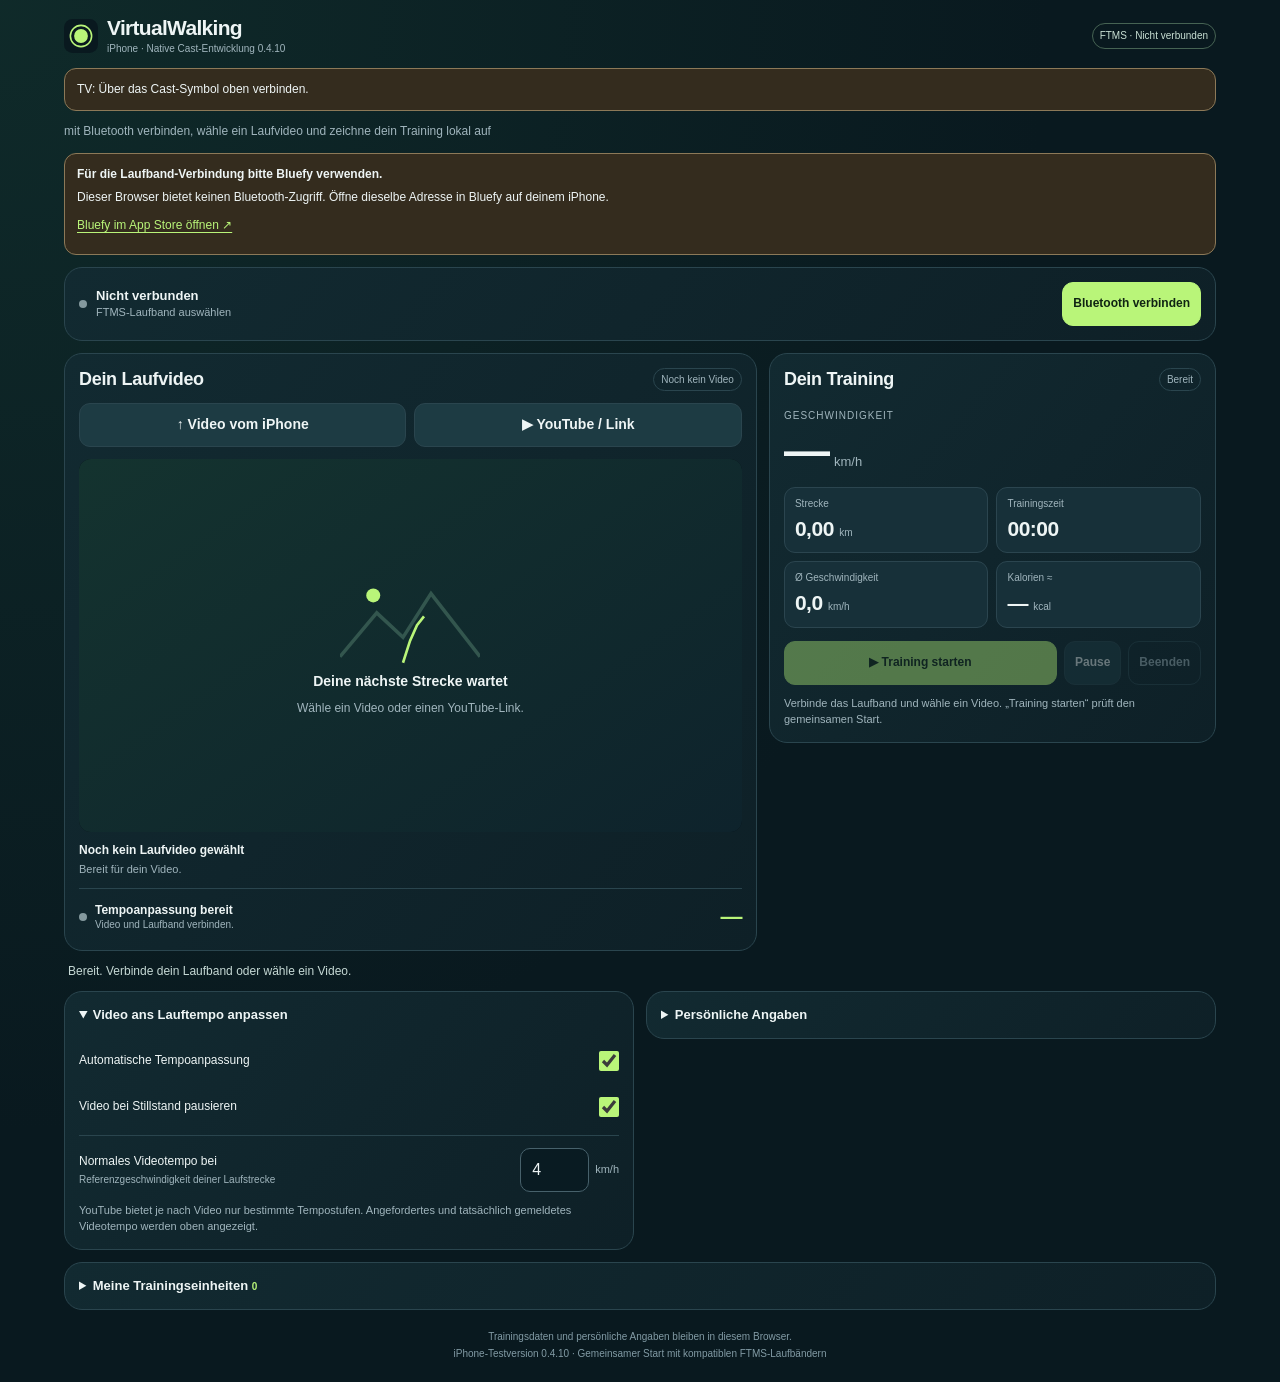
==== VirtualWalking-iPhone-Cast-0.3.0/Web/native.html @ 50f9bcec "Save configurable TV receiver address and pairing after DHCP changes (iPhone 0.4.10)" ====
<!doctype html>
<html lang="de">
<head>
  <meta charset="utf-8">
  <meta name="viewport" content="width=device-width, initial-scale=1, viewport-fit=cover">
  <meta name="theme-color" content="#09191f">
  <meta name="description" content="VirtualWalking für iPhone und Cast: FTMS-Laufbanddaten lesen, Laufvideos ans Tempo anpassen und Training lokal aufzeichnen.">
  <meta name="apple-mobile-web-app-title" content="VirtualWalking">
  <meta name="apple-mobile-web-app-capable" content="yes">
  <title>VirtualWalking iPhone · Testversion 0.4.10</title>
  <link rel="icon" href="[data-uri]" type="image/svg+xml">
  <style>:root{color-scheme:dark;--bg:#09191f;--panel:#10252c;--panel-2:#173139;--line:#2a454e;--text:#eef5f5;--muted:#a0b5bd;--green:#b9f579;--danger:#ffb3a9;--radius:18px;font-family:ui-sans-serif,-apple-system,BlinkMacSystemFont,"Segoe UI",sans-serif}
*{box-sizing:border-box}body{margin:0;background:radial-gradient(ellipse at 0 0,#17403770,transparent 58%),var(--bg);color:var(--text);font-size:15px;line-height:1.4;-webkit-text-size-adjust:100%}button,input,select{font:inherit}button,a,label,input,select{-webkit-tap-highlight-color:transparent}button,.button{min-height:44px;padding:10px 13px;border:1px solid var(--line);border-radius:11px;display:inline-flex;align-items:center;justify-content:center;gap:6px;text-align:center;text-decoration:none;color:var(--text);background:var(--panel-2);cursor:pointer;font-size:14px;font-weight:600}button:disabled{opacity:.4;cursor:default}.primary{background:var(--green);color:#102413;border-color:var(--green);font-weight:750}.secondary,.file-button{background:#1d3b43}.quiet{background:transparent;color:var(--muted)}button:hover:not(:disabled),.button:hover{border-color:var(--green)}:focus-visible{outline:2px solid var(--green);outline-offset:3px}a{color:var(--green);text-underline-offset:3px}input,select{min-width:0;min-height:44px;padding:9px 11px;border:1px solid #47616b;border-radius:10px;background:#091b22;color:var(--text);font-size:16px}input::placeholder{color:#8ea6b0}input[type=checkbox]{min-height:0;padding:0;accent-color:var(--green)}[hidden]{display:none!important}.app-shell{max-width:1180px;margin:auto;padding:max(16px,env(safe-area-inset-top)) max(14px,env(safe-area-inset-right)) max(20px,env(safe-area-inset-bottom)) max(14px,env(safe-area-inset-left))}.app-header{display:flex;align-items:center;justify-content:space-between;gap:10px;margin-bottom:10px}.brand{display:flex;align-items:center;gap:9px;min-width:0}.brand strong{display:block;font-size:21px;line-height:1.1;letter-spacing:-.7px}.brand small{display:block;font-size:10px;color:var(--muted);margin-top:3px}.read-badge{font-size:10px;color:#c8dfd3;border:1px solid #466353;border-radius:30px;padding:5px 7px;white-space:nowrap}.intro{color:var(--muted);font-size:12px;max-width:620px;margin:0 0 13px;line-height:1.45}.card{border:1px solid var(--line);border-radius:var(--radius);background:linear-gradient(130deg,#122a31,#0e2027);padding:14px;min-width:0}.connection{display:flex;align-items:center;justify-content:space-between;gap:9px;margin-bottom:12px}.connection-info{display:flex;align-items:center;gap:9px;min-width:0}.connection-info strong{font-size:13px;display:block}.connection-info small{display:block;font-size:11px;color:var(--muted);overflow-wrap:anywhere}.connection-actions{display:flex;gap:7px;flex-shrink:0}.connection-actions button{font-size:12px;padding:9px 10px}.dot{display:inline-block;width:8px;height:8px;border-radius:50%;background:#84999e;flex-shrink:0}.dot.active{background:var(--green);box-shadow:0 0 9px #b9f57955}.main-grid{display:grid;grid-template-columns:minmax(0,1.55fr) minmax(315px,1fr);gap:12px;align-items:start}.section-heading{display:flex;align-items:center;justify-content:space-between;gap:7px;margin-bottom:12px}h1,h2{font-size:18px;margin:0;line-height:1.2;letter-spacing:-.3px}.small-badge{font-size:10px;line-height:1.3;color:var(--muted);border:1px solid var(--line);border-radius:30px;padding:4px 7px;white-space:nowrap}.source-actions{display:grid;grid-template-columns:1fr 1fr;gap:8px;margin-bottom:12px}.video-viewport{aspect-ratio:16/9;min-height:200px;background:#051015;border-radius:12px;overflow:hidden;position:relative}.video-viewport video,.video-viewport #youtube,.video-viewport iframe{width:100%;height:100%;position:absolute;inset:0;object-fit:contain;border:0}.video-placeholder{position:absolute;inset:0;display:flex;align-items:center;justify-content:center;flex-direction:column;gap:8px;background:linear-gradient(145deg,#14332f,#0e232c);padding:12px;text-align:center}.video-placeholder svg{width:140px;height:90px}.video-placeholder strong{font-size:14px}.video-placeholder span{font-size:12px;color:var(--muted)}.video-caption{display:flex;flex-direction:column;gap:3px;padding:10px 0;font-size:12px}.video-caption strong{overflow-wrap:anywhere}.video-caption>span{color:var(--muted);font-size:11px;min-height:16px}.sync-summary{border-top:1px solid var(--line);padding-top:10px;display:flex;align-items:center;gap:8px;min-height:48px}.sync-summary>div{min-width:0;flex:1}.sync-summary strong{display:block;font-size:12px}.sync-summary small{display:block;font-size:10px;color:var(--muted);line-height:1.4}.rate-value{font-size:22px;letter-spacing:-.5px;font-weight:700;color:var(--green);font-variant-numeric:tabular-nums}.link-panel{padding:11px;background:#092027;border:1px solid var(--line);border-radius:12px;margin-bottom:12px}.link-panel>label{display:block;font-size:12px;margin-bottom:7px}.link-panel small{display:block;font-size:11px;margin-top:8px;color:var(--muted)}.link-panel a{font-size:12px;display:inline-block;margin-top:9px}.input-action{display:flex;gap:7px}.input-action input{flex:1;width:100%}.input-action button{flex-shrink:0}.speed-stat{margin:2px 0 10px}.speed-stat>span{font-size:10px;letter-spacing:1px;color:var(--muted)}.speed-stat strong{font-size:46px;line-height:1.15;letter-spacing:-2px;font-weight:750;font-variant-numeric:tabular-nums}.speed-stat small{font-size:13px;margin-left:6px;color:var(--muted)}.stats-grid{display:grid;grid-template-columns:1fr 1fr;gap:8px}.stats-grid>div{min-width:0;background:#173039;border:1px solid #2b454f;border-radius:11px;padding:9px 10px}.stats-grid>div>span{display:block;font-size:10px;color:var(--muted);margin-bottom:3px}.stats-grid strong{font-size:21px;font-weight:700;letter-spacing:-.5px;font-variant-numeric:tabular-nums}.stats-grid small{font-size:10px;font-weight:400;color:var(--muted);letter-spacing:0}.training-actions{display:flex;gap:7px;flex-wrap:wrap;margin-top:13px}.training-actions .primary{flex:1}.training-actions button{padding-inline:10px;font-size:12px}.small-note{font-size:11px;line-height:1.5;color:var(--muted);margin:10px 0 0}.message{font-size:12px;color:#c6d9d5;line-height:1.5;padding:11px 4px;min-height:40px;overflow-wrap:anywhere}.message.error{color:var(--danger)}.details-grid{display:grid;grid-template-columns:1fr 1fr;gap:12px;align-items:start}.settings{padding:0 14px 14px}.settings>summary{cursor:pointer;padding:14px 0;font-size:13px;font-weight:650;list-style-position:inside}.settings:not([open]){padding-bottom:0}.toggle{display:flex;align-items:center;justify-content:space-between;gap:12px;min-height:46px;font-size:12px}.toggle input{width:20px;height:20px;margin:0;flex-shrink:0}.reference{display:flex;align-items:center;justify-content:space-between;gap:10px;border-top:1px solid var(--line);padding-top:12px;margin-top:5px;font-size:12px}.reference>span:first-child{min-width:0}.reference small{display:block;color:var(--muted);font-size:10px;margin-top:3px}.number-unit{display:flex;align-items:center;gap:6px;flex-shrink:0}.number-unit input{width:69px}.number-unit>span{font-size:11px;color:var(--muted)}.profile-grid{display:grid;grid-template-columns:1fr 1fr;gap:10px;margin-top:12px}.profile-grid label{display:flex;flex-direction:column;gap:5px;font-size:12px;color:var(--muted);min-width:0}.profile-grid input,.profile-grid select{width:100%}.history-settings{grid-column:1/-1}.count{font-size:10px;color:var(--green);font-variant-numeric:tabular-nums}.history{max-height:330px;overflow:auto;overscroll-behavior:contain}.history-entry{padding:11px 0;border-bottom:1px solid var(--line);font-size:13px}.history-entry small{display:block;color:var(--muted);font-size:11px;margin-top:3px}.history-actions{display:flex;gap:7px;flex-wrap:wrap;margin-top:12px}.history-actions button{font-size:12px}.notice{padding:12px;border:1px solid #8c7958;background:#342c1e;border-radius:12px;font-size:12px;margin-bottom:12px}.notice p{margin:6px 0}.notice a{display:inline-block;min-height:30px;padding-top:5px}footer{color:#829ba5;font-size:10px;line-height:1.7;padding:18px 0 0;text-align:center}
.video-viewport{width:100%}
.control-issue{overflow-wrap:anywhere;color:var(--danger)}
.link-panel .youtube-search{display:flex;align-items:center;min-height:44px;margin:0;font-size:13px}.link-help{font-size:12px;line-height:1.6;color:var(--muted);margin:4px 0 11px}.link-help strong{color:var(--text)}.link-paste{width:100%}.link-feedback{font-size:11px;line-height:1.5;color:var(--muted);margin:8px 0 14px}.link-feedback.error{color:var(--danger)}
@media(max-width:720px){.main-grid,.details-grid{grid-template-columns:minmax(0,1fr)}.app-shell{max-width:520px}.card{padding:12px}.settings{padding:0 12px 12px}.settings:not([open]){padding-bottom:0}.connection{padding:11px 12px}.section-heading{margin-bottom:9px}.source-actions{margin-bottom:10px;gap:7px}.source-actions button,.source-actions .button{font-size:12px;padding-inline:8px}.video-caption{padding-block:8px}.training-card .section-heading{margin-bottom:5px}.training-card{padding-top:11px}.speed-stat{margin-bottom:8px}.speed-stat strong{font-size:40px}.stats-grid strong{font-size:20px}.training-actions{margin-top:10px}.details-grid{gap:10px}.video-placeholder svg{width:112px;height:65px}.connection-actions button{font-size:11px}.connection-actions{gap:5px}.brand strong{font-size:20px}.read-badge{font-size:9px;padding-inline:6px}.training-actions .primary{flex:1 1 135px}}
@media(max-width:360px){.read-badge{display:none}.connection{flex-wrap:wrap}.connection-actions{width:100%}.connection-actions .primary{flex:1}.stats-grid strong{font-size:18px}.source-actions{grid-template-columns:1fr}}
@media(orientation:landscape) and (max-height:600px){.app-shell{max-width:1180px;padding-top:max(9px,env(safe-area-inset-top))}.app-header{margin-bottom:7px}.intro{display:none}.connection{padding:8px 12px;margin-bottom:9px}.main-grid{grid-template-columns:minmax(0,1.5fr) minmax(270px,1fr)}.details-grid{grid-template-columns:1fr 1fr}.video-viewport{height:clamp(200px,62dvh,420px);aspect-ratio:auto}.video-card .section-heading{margin-bottom:7px}.source-actions{margin-bottom:8px}.speed-stat strong{font-size:34px}.speed-stat{margin-bottom:5px}.stats-grid{gap:6px}.stats-grid>div{padding:7px 9px}.stats-grid strong{font-size:19px}.training-actions{margin-top:8px}.app-header .brand strong{font-size:19px}}
</style>
  
  
  
  
</head>
<body>
  <div class="app-shell">
    <header class="app-header">
      <div class="brand"><img src="[data-uri]" alt="" width="34" height="34"><div><strong>VirtualWalking</strong><small>iPhone · Native Cast-Entwicklung 0.4.10</small></div></div>
      <span id="controlMode" class="read-badge">FTMS · Lesemodus</span>
    </header>
    <p id="tvStatus" class="notice" role="status">TV: Über das Cast-Symbol oben verbinden.</p>
    <p class="intro">mit Bluetooth verbinden, wähle ein Laufvideo und zeichne dein Training lokal auf</p>

    <aside id="browserNotice" class="notice" hidden>
      <strong>Für die Laufband-Verbindung bitte Bluefy verwenden.</strong>
      <p>Dieser Browser bietet keinen Bluetooth-Zugriff. Öffne dieselbe Adresse in Bluefy auf deinem iPhone.</p>
      <a href="https://apps.apple.com/de/app/bluefy-web-ble-browser/id1492822055" target="_blank" rel="noopener noreferrer">Bluefy im App Store öffnen ↗</a>
    </aside>

    <section class="connection card" aria-label="Bluetooth-Laufband">
      <div class="connection-info"><span id="connectionDot" class="dot"></span><div><strong id="connectionStatus">Nicht verbunden</strong><small id="deviceName">FTMS-Laufband auswählen</small></div></div>
      <div class="connection-actions"><button id="connect" class="primary" type="button">Bluetooth verbinden</button><button id="disconnect" class="quiet" type="button" hidden>Trennen</button></div>
    </section>

    <main class="main-grid">
      <section class="video-card card" aria-labelledby="videoHeading">
        <div class="section-heading"><h1 id="videoHeading">Dein Laufvideo</h1><span id="videoSource" class="small-badge">Noch kein Video</span></div>
        <div class="source-actions">
          <label class="button file-button" for="fileInput">↑ Video vom iPhone<input id="fileInput" type="file" accept="video/*" hidden></label>
          <button id="showLink" class="secondary" type="button" aria-expanded="false" aria-controls="linkPanel">▶ YouTube / Link</button>
        </div>
        <form id="linkPanel" class="link-panel" hidden>
          <a class="youtube-search" href="https://www.youtube.com/results?search_query=virtual+walking+4k" target="_blank" rel="noopener noreferrer">Laufvideos auf YouTube suchen ↗</a>
          <p class="link-help">Bei YouTube: <strong>Teilen → Link kopieren.</strong><br>Dann zu VirtualWalking zurückkehren. Dasselbe Video zuerst über YouTube auf den Fernseher übertragen und hier das Cast-Symbol antippen.</p>
          <button id="pasteLink" class="primary link-paste" type="button">Kopierten Link übernehmen</button>
          <p id="linkStatus" class="link-feedback" role="status" aria-live="polite">Der kopierte Link wird im Player darunter geöffnet. Zum Abspielen dort ▶ drücken.</p>
          <label for="videoUrl">YouTube-Link oder direkter HTTPS-Videolink</label>
          <div class="input-action"><input id="videoUrl" type="url" inputmode="url" autocomplete="off" autocapitalize="none" spellcheck="false" placeholder="https://www.youtube.com/watch?v=…"><button class="secondary" type="submit">Öffnen</button></div>
          <small>Alternativ: das Eingabefeld länger berühren, „Einfügen“ wählen und „Öffnen“ antippen.</small>
        </form>
        <div class="video-viewport" id="videoViewport">
          <video id="video" controls playsinline webkit-playsinline preload="metadata" hidden></video>
          <div id="youtube" hidden></div>
          <div id="videoPlaceholder" class="video-placeholder"><svg viewBox="0 0 160 100" aria-hidden="true"><path d="M0 93 42 43l30 28 32-50 56 72" fill="none" stroke="#33564e" stroke-width="4"/><path d="m72 100 8-25 8-18 8-10" fill="none" stroke="#b9f579" stroke-width="3"/><circle cx="38" cy="23" r="8" fill="#b9f579"/></svg><strong>Deine nächste Strecke wartet</strong><span>Wähle ein Video oder einen YouTube-Link.</span></div>
        </div>
        <div class="video-caption"><strong id="videoTitle">Noch kein Laufvideo gewählt</strong><span id="videoStatus" role="status">Bereit für dein Video.</span></div>
        <div class="sync-summary"><span id="syncDot" class="dot"></span><div><strong id="syncStatus">Tempoanpassung bereit</strong><small id="rateFeedback">Video und Laufband verbinden.</small></div><span id="rateValue" class="rate-value">—</span></div>
      </section>

      <section class="training-card card" aria-labelledby="trainingHeading">
        <div class="section-heading"><h2 id="trainingHeading">Dein Training</h2><span id="trainingStatus" class="small-badge">Bereit</span></div>
        <div class="speed-stat"><span>GESCHWINDIGKEIT</span><div><strong id="speed">—</strong><small>km/h</small></div></div>
        <div class="stats-grid">
          <div><span>Strecke</span><strong id="distance">0,00 <small>km</small></strong></div>
          <div><span>Trainingszeit</span><strong id="duration">00:00</strong></div>
          <div><span>Ø Geschwindigkeit</span><strong id="average">0,0 <small>km/h</small></strong></div>
          <div><span>Kalorien ≈</span><strong id="calories">— <small>kcal</small></strong></div>
        </div>
        <div class="training-actions"><button id="start" class="primary" type="button" disabled>▶ Training starten</button><button id="pause" class="secondary" type="button" disabled>Pause</button><button id="finish" class="quiet" type="button" disabled>Beenden</button></div>
        <p id="trainingHint" class="small-note">Verbinde das Laufband und wähle ein Video. „Training starten“ prüft den gemeinsamen Start.</p>
        <p id="controlIssue" class="small-note control-issue" role="status" hidden></p>
        <p id="controlHint" class="small-note" hidden>Der Sicherheitsschlüssel muss eingesteckt sein. Bei Bluetooth-Abbruch oder App-Wechsel das Laufband am Gerät anhalten. Der App-Stopp ersetzt keinen Notstopp.</p>
      </section>
    </main>

    <div id="message" class="message" role="status" aria-live="polite">Bereit. Verbinde dein Laufband oder wähle ein Video.</div>

    <div class="details-grid">
      <details class="card settings" open>
        <summary>Video ans Lauftempo anpassen</summary>
        <label class="toggle"><span>Automatische Tempoanpassung</span><input id="syncEnabled" type="checkbox" role="switch" checked></label>
        <label class="toggle"><span>Video bei Stillstand pausieren</span><input id="pauseAtZero" type="checkbox" role="switch" checked></label>
        <label class="reference" for="referenceSpeed"><span>Normales Videotempo bei<small>Referenzgeschwindigkeit deiner Laufstrecke</small></span><span class="number-unit"><input id="referenceSpeed" required type="number" min="1" max="15" step="0.5" value="4" inputmode="decimal"><span>km/h</span></span></label>
        <p class="small-note">YouTube bietet je nach Video nur bestimmte Tempostufen. Angefordertes und tatsächlich gemeldetes Videotempo werden oben angezeigt.</p>
      </details>
      <details class="card settings">
        <summary>Persönliche Angaben</summary>
        <p class="small-note">Optional und nur hier gespeichert. Das Gewicht dient der groben Kalorienschätzung.</p>
        <div class="profile-grid"><label for="weight">Gewicht (kg)<input id="weight" type="number" min="25" max="300" step="0.1" inputmode="decimal" placeholder="optional"></label><label for="height">Größe (cm)<input id="height" type="number" min="100" max="250" step="1" inputmode="numeric" placeholder="optional"></label><label for="age">Alter (Jahre)<input id="age" type="number" min="10" max="120" step="1" inputmode="numeric" placeholder="optional"></label><label for="gender">Geschlecht<select id="gender"><option value="">Keine Angabe</option><option value="female">Weiblich</option><option value="male">Männlich</option><option value="diverse">Divers</option></select></label></div>
        <p id="profileStatus" class="small-note" role="status">Änderungen werden automatisch lokal gespeichert.</p>
      </details>
      <details class="card settings history-settings">
        <summary>Meine Trainingseinheiten <span id="historyCount" class="count">0</span></summary>
        <div id="history" class="history"><p class="small-note">Noch keine gespeicherten Einheiten.</p></div>
        <div class="history-actions"><button id="export" class="secondary" type="button">CSV exportieren</button><button id="clearHistory" class="quiet" type="button">Historie löschen</button></div>
      </details>
    </div>
    <footer>Trainingsdaten und persönliche Angaben bleiben in diesem Browser.<br>iPhone-Testversion 0.4.10 · Gemeinsamer Start mit kompatiblen FTMS-Laufbändern</footer>
  </div>
<script>
'use strict';
(function(root){
 const FTMS='00001826-0000-1000-8000-00805f9b34fb';
 const TREADMILL_DATA='00002acd-0000-1000-8000-00805f9b34fb';
 const MACHINE_STATUS='00002ada-0000-1000-8000-00805f9b34fb';
 const CONTROL_POINT='00002ad9-0000-1000-8000-00805f9b34fb';
 const clamp=(n,min,max)=>Math.max(min,Math.min(max,n));
 function errorText(value,fallback='Der Browser hat keinen Fehlertext geliefert.',depth=0){
  if(depth>3||value===undefined||value===null)return fallback;
  if(typeof value==='string'){const text=value.trim();return text&&text!=='undefined'&&text!=='null'?text:fallback;}
  if(typeof value==='number'||typeof value==='boolean')return String(value);
  if(typeof value==='object'){
   for(const field of ['message','error','reason','description','localizedDescription']){try{if(value[field]!==undefined&&value[field]!==value){const text=errorText(value[field],'',depth+1);if(text)return text;}}catch{}}
   try{if(value.name&&value.name!=='Error')return String(value.name);if(value.code!==undefined)return 'Fehlercode '+String(value.code);}catch{}
  }
  return fallback;
 }
 function parseTreadmillData(view){
  if(!(view instanceof DataView)||view.byteLength<2)throw Error('Unvollständiges FTMS-Datenpaket');
  const flags=view.getUint16(0,true);let position=2;
  const take=n=>{if(position+n>view.byteLength)throw Error('Unvollständiges FTMS-Datenpaket');const start=position;position+=n;return start;};
  const speed=flags&1?null:view.getUint16(take(2),true)/100;
  if(flags&2)take(2);
  let distanceKm=null;
  if(flags&4){const p=take(3);distanceKm=(view.getUint8(p)|(view.getUint8(p+1)<<8)|(view.getUint8(p+2)<<16))/1000;}
  return {speed,distanceKm,flags};
 }
 function targetRate(speed,reference){return clamp(Number.isFinite(speed)&&Number.isFinite(reference)&&reference>0?speed/reference:1,.5,2);}
 function nearestRate(target,rates){const allowed=[...new Set(rates.filter(n=>Number.isFinite(n)&&n>0))];if(!allowed.length)return null;return allowed.reduce((best,n)=>Math.abs(n-target)<Math.abs(best-target)?n:best);}
 function formatTime(seconds){seconds=Math.max(0,Math.floor(seconds));const h=Math.floor(seconds/3600),m=Math.floor(seconds%3600/60),s=seconds%60;return h?`${String(h).padStart(2,'0')}:${String(m).padStart(2,'0')}:${String(s).padStart(2,'0')}`:`${String(m).padStart(2,'0')}:${String(s).padStart(2,'0')}`;}
 function calories(weight,averageKmh,seconds){if(!Number.isFinite(weight)||weight<25||weight>300)return null;const met=averageKmh<1?1:averageKmh<3?2.5:averageKmh<5?3.5:averageKmh<6.5?4.3:averageKmh<8?6:8.3;return Math.round(met*3.5*weight/200*(seconds/60));}
 class Workout{
  constructor(now,distanceKm=null){this.running=true;this.startedAt=new Date().toISOString();this.elapsedMs=0;this.speedIntegral=0;this.estimatedKm=0;this.nativeKm=0;this.nativeSeen=Number.isFinite(distanceKm);this.lastNative=Number.isFinite(distanceKm)?distanceKm:null;this.lastTick=now;}
  tick(now,speed,live=true){if(!this.running)return;const delta=Math.max(0,now-this.lastTick);this.lastTick=Math.max(now,this.lastTick);this.elapsedMs+=delta;const validSpeed=live&&Number.isFinite(speed)?Math.max(0,speed):0;this.speedIntegral+=validSpeed*delta;this.estimatedKm+=validSpeed*delta/3600000;}
  telemetry(distanceKm){if(!this.running||!Number.isFinite(distanceKm))return;if(!this.nativeSeen){this.nativeKm=this.estimatedKm;this.nativeSeen=true;}if(this.lastNative!==null&&distanceKm>=this.lastNative)this.nativeKm+=distanceKm-this.lastNative;this.lastNative=distanceKm;}
  pause(now,speed,live=true){this.tick(now,speed,live);this.running=false;}
  resume(now,distanceKm=null){this.running=true;this.lastTick=now;this.lastNative=Number.isFinite(distanceKm)?distanceKm:null;}
  get seconds(){return this.elapsedMs/1000;}
  get distanceKm(){return Math.max(0,this.nativeSeen?this.nativeKm:this.estimatedKm);}
  get averageKmh(){return this.elapsedMs?this.speedIntegral/this.elapsedMs:0;}
 }
 const api={FTMS,TREADMILL_DATA,MACHINE_STATUS,CONTROL_POINT,errorText,parseTreadmillData,targetRate,nearestRate,formatTime,calories,Workout};
 if(typeof module!=='undefined'&&module.exports)module.exports=api;
 root.VirtualWalkingCore=api;
})(typeof window!=='undefined'?window:globalThis);

</script>
<script>
'use strict';
(function(root){
 const core=typeof module!=='undefined'&&module.exports?require('./core.js'):root.VirtualWalkingCore;
 class FTMSClient{
  constructor({bluetooth,onConnection=()=>{},onData=()=>{},onStatus=()=>{},onError=()=>{},commandTimeout=15000}){this.bluetooth=bluetooth;this.onConnection=onConnection;this.onData=onData;this.onStatus=onStatus;this.onError=onError;this.device=null;this.listeners=[];this.pending=false;this.control=null;this.controlWriter=null;this.controlIssue='';this.controlGranted=false;this.controlDenied=false;this.uncertain=false;this.uncertainCommand=null;this.lastControlError='';this.operation=null;this.commandTimeout=commandTimeout;this.starting=false;}
  get connected(){return !!this.device?.gatt?.connected;}
  get canControl(){return this.connected&&!!this.control;}
  get startBlockedReason(){
   if(!this.uncertain)return '';
   return this.uncertainCommand===0?'Die Steuerfreigabe ist fehlgeschlagen. Es wurde kein Laufband-Startbefehl gesendet. Bitte Bluetooth neu verbinden. '+this.lastControlError:'Unklarer Laufband-Zustand nach einem unbestätigten Start-/Stoppbefehl. Bitte am Gerät prüfen und Bluetooth neu verbinden.';
  }
  async connect(){
   if(this.pending)return;
   if(!this.bluetooth?.requestDevice)throw Error('Bitte diese Seite in Bluefy öffnen, um Bluetooth zu verwenden.');
   this.pending=true;
   try{
    if(this.device)this.disconnect();
    const device=await this.bluetooth.requestDevice({filters:[{services:[core.FTMS]}],optionalServices:[core.FTMS]});
    this.device=device;
    const closed=()=>{if(this.device===device)this.disconnect();};device.addEventListener('gattserverdisconnected',closed);this.listeners.push([device,'gattserverdisconnected',closed]);
    const server=await device.gatt.connect(),service=await server.getPrimaryService(core.FTMS);
    const data=await service.getCharacteristic(core.TREADMILL_DATA);
    const read=event=>{try{this.onData(core.parseTreadmillData(event.target.value));}catch(error){this.onError(error);}};
    data.addEventListener('characteristicvaluechanged',read);this.listeners.push([data,'characteristicvaluechanged',read]);await data.startNotifications();
    try{
     const status=await service.getCharacteristic(core.MACHINE_STATUS);
     const report=event=>{const v=event.target.value;if(v?.byteLength){const code=v.getUint8(0);if(code===0xff){this.controlGranted=false;this.operation?.finish(Error('Die Steuerfreigabe des Laufbands wurde entzogen.'));}this.onStatus({code,reason:v.byteLength>1?v.getUint8(1):null});}};
     status.addEventListener('characteristicvaluechanged',report);this.listeners.push([status,'characteristicvaluechanged',report]);await status.startNotifications();
    }catch{}
    // Discovery and indication subscription never move the belt or request control.
    let stage='Steuerkanal-Suche',channels=[];
    try{
     let point;
     try{point=await service.getCharacteristic(core.CONTROL_POINT);}
     catch(lookupError){
      if(typeof service.getCharacteristics!=='function')throw lookupError;
      const all=await service.getCharacteristics();
      const normalize=value=>typeof value==='number'?value.toString(16):String(value||'').toLowerCase().replace(/^0x/,'');
      channels=all.map(item=>normalize(item.uuid)).filter(Boolean);
      point=all.find(item=>[core.CONTROL_POINT,'2ad9'].includes(normalize(item.uuid)));
      if(!point)throw lookupError;
     }
     stage='Schreibzugriff';
     // Prefer the compatibility API when a browser supplies it. Use one writer
     // for the connection; never try another writer after an ambiguous failure.
     const writer=typeof point.writeValue==='function'?'writeValue':typeof point.writeValueWithResponse==='function'?'writeValueWithResponse':null;
     if(!writer)throw Error('Der Browser stellt für den FTMS-Steuerkanal keine bestätigte Schreibfunktion bereit.');
     // Property flags alone cannot prove that the connection works. Require
     // notification setup, then an actual FTMS response to Request Control.
     stage='Steuerantworten abonnieren';
     const response=event=>{
      const value=event.target.value,op=this.operation;
      if(!op||!value||value.byteLength<3||value.getUint8(0)!==0x80||value.getUint8(1)!==op.code)return;
      op.response=value.getUint8(2);op.settle();
     };
     point.addEventListener('characteristicvaluechanged',response);this.listeners.push([point,'characteristicvaluechanged',response]);await point.startNotifications();
     if(this.device===device&&device.gatt.connected){this.control=point;this.controlWriter=writer;this.controlIssue='';}
    }catch(error){
     this.control=null;this.controlWriter=null;
     const detail=core.errorText(error).replace(/\s+/g,' ').slice(0,220);
     const ids=channels.map(id=>id.replace(/^0000([0-9a-f]{4})-0000-1000-8000-00805f9b34fb$/,'$1')).slice(0,16);
     this.controlIssue=stage+': '+(error?.name&&error.name!=='Error'?error.name+' – ':'')+detail+(ids.length?' · FTMS-Kanäle: '+ids.join(', '):'');
    }
    if(this.device!==device||!device.gatt.connected)throw Error('Die Bluetooth-Verbindung wurde unterbrochen.');
    this.onConnection({connected:true,id:device.id||'',name:device.name||'Unbenanntes FTMS-Laufband',canControl:this.canControl});
    return device;
   }catch(error){this.disconnect();throw error;}
   finally{this.pending=false;}
  }
  procedure(code,parameters=[],beforeWrite=()=>{}){
   // Intentionally no speed, incline, reset, or vendor-specific commands.
   if(!((code===0x00||code===0x07)&&parameters.length===0)&&!(code===0x08&&parameters.length===1&&[1,2].includes(parameters[0])))return Promise.reject(Error('Nicht erlaubter FTMS-Befehl.'));
   if(!this.canControl)return Promise.reject(Error('Unsere App konnte den FTMS-Steuerkanal noch nicht öffnen. '+this.controlIssue));
   if(this.operation)return Promise.reject(Error('Ein Laufband-Befehl wartet noch auf Bestätigung.'));
   const point=this.control,device=this.device,writer=this.controlWriter;
   const label=({0:'Steuerfreigabe (0x00)',7:'Laufband-Start (0x07)',8:'Laufband-Pause/Stopp (0x08)'})[code]+' / '+writer;
   return new Promise((resolve,reject)=>{
    const op={code,response:null,written:false,sent:false,finish:(...errors)=>{
     if(this.operation!==op)return;clearTimeout(op.timer);this.operation=null;
     if(errors.length)reject(Error(core.errorText(errors[0])));else resolve();
    },settle:()=>{
     if(this.operation!==op||this.device!==device)return;
     if(!op.written||op.response===null)return;
     if(op.response===1){if(code===0){this.controlGranted=true;this.controlDenied=false;}op.finish();}
     else{if(op.response===5)this.controlGranted=false;const messages={2:'Das Laufband unterstützt diesen Start-/Stoppbefehl nicht.',3:'Das Laufband hat den Befehl als ungültig abgelehnt.',4:'Das Laufband hat den Befehl abgelehnt. Zustand und Sicherheitsschlüssel am Gerät prüfen.',5:'Das Laufband erlaubt die Steuerung gerade nicht. Andere Trainings-App trennen und am Gerät prüfen.'};const message=messages[op.response]||'Unbekannte Laufband-Antwort '+op.response;if(code===0){this.controlDenied=true;this.lastControlError=label+': '+message;this.controlIssue=this.lastControlError;}op.finish(Error(message));}
    }};
    const fail=error=>{
     if(this.operation!==op||this.device!==device)return;
     const detail=label+': '+core.errorText(error);
     if(op.sent){this.uncertain=true;this.uncertainCommand=code;this.lastControlError=detail;}
     op.finish(Error(detail));
    };
    this.operation=op;op.timer=setTimeout(()=>fail(Error('Keine Laufband-Bestätigung. Bitte Bluetooth neu verbinden.')),this.commandTimeout);
    Promise.resolve().then(async()=>{
     if(this.operation!==op||this.device!==device||!this.connected)throw Error('Bluetooth-Verbindung unterbrochen.');
     beforeWrite();op.sent=true;
     await point[writer](Uint8Array.from([code,...parameters]));
    }).then(()=>{op.written=true;op.settle();},fail);
   });
  }
  async start({shouldStart=()=>true,onSent=()=>{}}={}){
   if(this.starting)throw Error('Der gemeinsame Start läuft bereits.');
   if(this.uncertain)throw Error(this.startBlockedReason);
   const device=this.device;this.starting=true;
   const check=()=>{if(!shouldStart()||this.device!==device||!this.connected)throw Error('Start abgebrochen.');};
   try{check();if(!this.controlGranted)await this.procedure(0x00,[],check);check();await this.procedure(0x07,[],()=>{check();onSent();});}
   finally{this.starting=false;}
  }
  async stop(pause=false){
   if(!this.controlGranted)throw Error('Keine Steuerfreigabe. Bitte das Laufband am Gerät anhalten.');
   await this.procedure(0x08,[pause?2:1]);
  }
  disconnect(){
   const device=this.device;this.device=null;
   this.operation?.finish(Error('Bluetooth-Verbindung unterbrochen. Laufband am Gerät prüfen.'));
   this.control=null;this.controlWriter=null;this.controlIssue='';this.controlGranted=false;this.controlDenied=false;this.uncertain=false;this.uncertainCommand=null;this.lastControlError='';
   for(const [target,event,handler] of this.listeners)target.removeEventListener(event,handler);this.listeners=[];
   if(device?.gatt?.connected)device.gatt.disconnect();
   if(device)this.onConnection({connected:false});
  }
 }
 if(typeof module!=='undefined'&&module.exports)module.exports={FTMSClient};
 root.VirtualWalkingBluetooth={FTMSClient};
})(typeof window!=='undefined'?window:globalThis);

</script>
<script>
'use strict';
(function(root){
 // The video is unlocked by the original tap before any motor command.
 // A successful BLE write is not an acceptance or proof of belt movement.
 async function jointStart({signal,prepareVideo,isMoving,allowStart,driver,onSent,waitForMotion,playVideo,beginRecording,manualStart=()=>false,onManualStart=()=>{}}){
  const check=()=>{if(signal.aborted)throw Error('Start abgebrochen.');};
  check();await prepareVideo(signal);check();
  if(!isMoving()){
   if(manualStart())onManualStart();
   else{
    if(!allowStart())throw Error('Bitte auf aktuelle Stillstandsdaten des Laufbands warten.');
    let sent=false;
    try{await driver.start({shouldStart:()=>!signal.aborted&&allowStart(),onSent:()=>{sent=true;onSent();}});}
    catch(error){check();if(sent||!manualStart(error))throw error;onManualStart(error);}
   }
   check();
   await waitForMotion(signal);check();
  }
  await playVideo(signal);check();beginRecording();
 }
 if(typeof module!=='undefined'&&module.exports)module.exports={jointStart};
 root.VirtualWalkingStart={jointStart};
})(typeof window!=='undefined'?window:globalThis);

</script>
<script>
'use strict';
(function(root){
 const C=typeof module!=='undefined'&&module.exports?require('./core.js'):root.VirtualWalkingCore;
 const videoID=value=>{
  if(typeof value!=='string')return null;
  if(/^[A-Za-z0-9_-]{11}$/.test(value))return value;
  try{const url=new URL(value),host=url.hostname.toLowerCase().replace(/^www\./,'');
   if(host==='youtu.be')return url.pathname.slice(1).split('/')[0];
   if(['youtube.com','m.youtube.com','youtube-nocookie.com'].includes(host))return url.searchParams.get('v')||url.pathname.match(/^\/(?:embed|shorts|live)\/([A-Za-z0-9_-]{11})/)?.[1]||null;
  }catch{}return null;
 };
 class CastController{
  constructor({rpc,onChange=()=>{},now=()=>performance.now(),timeout=8000}){
   this.rpc=rpc;this.onChange=onChange;this.now=now;this.timeout=timeout;this.source=null;this.connected=false;this.state=null;this.receivedAt=-Infinity;this.waiters=new Set();this.pendingRate=null;this.rateError='';this.epoch=0;this.session=null;this.suspended=false;this.transportBusy=false;this.confirmedRate=null;this.revision=0;
  }
  setSource(kind,value){this.source=kind==='youtube'?videoID(value):null;this.cancel(Error('Video gewechselt.'));this.rateError='';this.confirmedRate=null;this.onChange();}
  cancel(error){this.epoch++;this.pendingRate=null;for(const waiter of Array.from(this.waiters))waiter.fail(error);}
  receive(message){
   if(message.type!=='cast.status')return;
   this.revision++;
   const changed=this.session!==message.session||this.connected!==!!message.connected||(this.state&&message.media&&(this.state.mediaSessionID!==message.media.mediaSessionID||this.state.contentID!==message.media.contentID));
   if(changed){this.cancel(Error('TV-Verbindung geändert.'));this.rateError='';this.confirmedRate=null;}
   this.session=message.session;this.connected=!!message.connected;this.selected=this.selected||!!message.connected||!!message.connecting;this.device=message.device||'';this.applicationID=message.applicationID;
   this.state=message.media||null;this.receivedAt=message.fresh===false?-Infinity:this.now();
   if(!this.matches()){this.confirmedRate=null;if(this.waiters.size)this.cancel(Error('Der TV meldet ein anderes oder kein zugeordnetes YouTube-Video.'));}
   for(const waiter of Array.from(this.waiters))waiter.check();
   this.onChange();
  }
  matches(){return this.connected&&this.applicationID==='233637DE'&&!this.state?.playingAd&&!!this.source&&videoID(this.state?.contentID)===this.source&&Number.isFinite(this.state?.mediaSessionID)&&this.state.mediaSessionID>0;}
  fresh(){return this.matches()&&!this.suspended&&this.now()-this.receivedAt<6000;}
  get active(){return this.connected||!!this.selected;}
  get playing(){return this.fresh()&&this.state?.playerState==='playing';}
  get rate(){return this.fresh()&&Number.isFinite(this.state?.rate)?this.state.rate:null;}
  requireReady(){
   if(this.suspended)throw Error('Die App ist im Hintergrund.');
   if(!this.matches())throw Error('Bitte das gewählte YouTube-Video zuerst über YouTube auf deinen TV übertragen. Der TV muss dasselbe Video an VirtualWalking melden.');
   if(!this.fresh())throw Error('Keine aktuelle TV-Rückmeldung.');
  }
  binding(){return {session:this.session,mediaSessionID:this.state.mediaSessionID,contentID:this.state.contentID};}
  waitFor(predicate,signal,minimumRevision=-1){
   return new Promise((resolve,reject)=>{
    const epoch=this.epoch;let timer;
    const cleanup=()=>{clearTimeout(timer);this.waiters.delete(waiter);signal?.removeEventListener('abort',aborted);};
    const waiter={check:()=>{if(epoch!==this.epoch)return waiter.fail(Error('TV-Sitzung geändert.'));if(this.revision>minimumRevision&&this.fresh()&&predicate(this.state)){cleanup();resolve();}},fail:error=>{cleanup();reject(error);}};
    const aborted=()=>waiter.fail(Error('Start abgebrochen.'));
    this.waiters.add(waiter);timer=setTimeout(()=>waiter.fail(Error('Der TV hat den gewünschten Wiedergabezustand nicht bestätigt.')),this.timeout);
    signal?.addEventListener('abort',aborted,{once:true});if(signal?.aborted)aborted();else waiter.check();
   });
  }
  async transport(action,signal){
   this.requireReady();if(signal?.aborted)throw Error('Start abgebrochen.');
   const epoch=this.epoch,started=this.revision;
   await this.rpc('cast.'+action,this.binding());
   if(epoch!==this.epoch||signal?.aborted)throw Error('TV-Start abgebrochen.');
   await this.waitFor(state=>state.playerState===(action==='play'?'playing':'paused'),signal,started);
  }
  async prepare(signal){
   if(this.transportBusy)throw Error('TV-Start läuft bereits.');this.transportBusy=true;
   try{await this.transport('play',signal);await this.transport('pause',signal);}
   finally{this.transportBusy=false;}
  }
  play(signal){return this.transport('play',signal);}
  pause(){
   this.cancel(Error('TV pausiert.'));if(this.pauseTask)return this.pauseTask;
   if(!this.matches()||(this.fresh()&&this.state.playerState==='paused'))return Promise.resolve();
   const task=this.rpc('cast.pause',this.binding());this.pauseTask=task;
   task.finally(()=>{if(this.pauseTask===task)this.pauseTask=null;}).catch(()=>{});return task;
  }
  stop(){this.cancel(Error('TV gestoppt.'));if(!this.matches())return Promise.resolve();return this.rpc('cast.stop',this.binding());}
  async setRate(rate){
   this.requireReady();if(this.pendingRate||this.rateError)return;
   if(!Number.isFinite(rate)||rate<.5||rate>2)throw Error('Ungültiges TV-Tempo.');
   if(this.confirmedRate===rate&&this.playing&&Math.abs(this.rate-rate)<.025)return;
   const operation={epoch:this.epoch,rate};this.pendingRate=operation;const started=this.revision;
   try{
    await this.rpc('cast.rate',{...this.binding(),rate});
    if(this.epoch!==operation.epoch)throw Error('TV-Sitzung geändert.');
    await this.waitFor(state=>state.playerState==='playing'&&Number.isFinite(state.rate)&&Math.abs(state.rate-rate)<.025,null,started);
    if(this.epoch===operation.epoch)this.confirmedRate=rate;
   }catch(error){if(this.epoch===operation.epoch){this.rateError=C.errorText(error);this.confirmedRate=null;}}
   finally{if(this.pendingRate===operation)this.pendingRate=null;this.onChange();}
  }
  suspend(){this.suspended=true;this.cancel(Error('Die App ist im Hintergrund.'));this.confirmedRate=null;}
  resume(){this.suspended=false;this.receivedAt=-Infinity;this.confirmedRate=null;}
 }
 // Direct HTTP receiver: only player feedback confirms playback, never an HTTP acknowledgement.
 class ReceiverController {
  constructor({rpc,onChange=()=>{},now=()=>performance.now()}){Object.assign(this,{rpc,onChange,now,selected:false,connected:false,source:null,state:null,receivedAt:-Infinity,confirmedRate:null,rateError:'',device:'waipu.tv Box',suspended:false,polling:false,epoch:0});}
  get active(){return this.selected;}
  setSource(kind,value){this.source=kind==='youtube'?videoID(value):null;this.confirmedRate=null;this.rateError='';this.epoch++;}
  accept(status){
   if(!status||!Number.isFinite(status.playerState)||!Number.isFinite(status.feedbackAgeMs)||typeof status.playerReady!=='boolean')throw Error('TV-Empfänger aktualisieren: Es fehlt die Rückmeldung des Videoplayers.');
   this.connected=true;this.state=status;this.receivedAt=this.now();
   if(status.playerError)this.rateError='YouTube-Fehler '+status.playerError;
   this.onChange();
  }
  matches(){return this.connected&&!!this.source&&this.state?.playerVideoId===this.source;}
  fresh(){return this.matches()&&!this.suspended&&this.state?.playerReady===true&&this.now()-this.receivedAt<5000&&this.state?.feedbackAgeMs>=0&&this.state.feedbackAgeMs<5000;}
  get playing(){return this.fresh()&&this.state?.playerState===1;}
  get rate(){return this.fresh()&&Number.isFinite(this.state?.actualRate)?this.state.actualRate:null;}
  async poll(){
   if(!this.selected||this.suspended||this.polling)return;
   this.polling=true;const epoch=this.epoch;
   try{const status=await this.rpc('tv.receiver.status');if(epoch===this.epoch&&!this.suspended)this.accept(status);}catch{if(epoch===this.epoch){this.connected=false;this.confirmedRate=null;this.onChange();}}
   finally{this.polling=false;}
  }
  async command(method,params={}){await this.rpc('tv.receiver.'+method,params);}
  check(signal,epoch){if(signal?.aborted||this.suspended||epoch!==this.epoch)throw Error('TV-Start abgebrochen.');}
  async waitFor(predicate,signal,epoch=this.epoch){
   const deadline=Date.now()+10000;
   while(Date.now()<deadline){
    this.check(signal,epoch);
    const status=await this.rpc('tv.receiver.status');this.check(signal,epoch);this.accept(status);
    if(status.playerError)throw Error('YouTube-Fehler '+status.playerError);
    if(this.fresh()&&predicate(status))return;
    await new Promise(resolve=>setTimeout(resolve,200));
   }
   throw Error('Der TV hat die Wiedergabe nicht bestätigt.');
  }
  async prepare(signal){
   if(!this.source)throw Error('Bitte ein YouTube-Laufvideo wählen.');
   const epoch=this.epoch;
   this.check(signal,epoch);
   if(this.fresh())await this.command('resume');else await this.command('play',{id:this.source});
   await this.waitFor(s=>s.playerState===1,signal,epoch);
   await this.command('pause');await this.waitFor(s=>s.playerState===2,signal,epoch);
  }
  async play(signal){const epoch=this.epoch;this.check(signal,epoch);await this.command('resume');await this.waitFor(s=>s.playerState===1,signal,epoch);}
  pause(){this.epoch++;return this.command('pause');}
  stop(){this.epoch++;return this.command('stop');}
  async setRate(rate){
   if(this.pendingRate||this.rateError||!this.playing)return;
   if(!Number.isFinite(rate)||rate<.5||rate>2)throw Error('Ungültiges TV-Tempo.');
   if(this.confirmedRate===rate&&Math.abs(this.rate-rate)<.025)return;
   this.pendingRate=true;const epoch=this.epoch;
   try{await this.command('rate',{value:rate});await this.waitFor(s=>Math.abs(s.actualRate-rate)<.025,null,epoch);this.confirmedRate=rate;}
   catch(error){if(epoch===this.epoch)this.rateError=C.errorText(error);}
   finally{this.pendingRate=false;this.onChange();}
  }
  suspend(){this.suspended=true;this.epoch++;this.confirmedRate=null;}
  resume(){this.suspended=false;this.receivedAt=-Infinity;this.confirmedRate=null;}
 }
 class RoutedController {
  constructor(options){this.cast=new CastController(options);this.receiver=new ReceiverController(options);this.route=this.cast;}
  connectReceiver(address){
   const receiver=this.receiver;
   if(typeof address==='string'&&address&&address!==receiver.address){
    receiver.address=address;receiver.epoch++;receiver.state=null;receiver.connected=false;receiver.receivedAt=-Infinity;receiver.confirmedRate=null;
    receiver.device='waipu.tv Box · '+address.replace(/^http:\/\//,'');
   }
   this.route=receiver;receiver.selected=true;receiver.rateError='';receiver.poll();
  }
  receive(message){if(message.connected&&!this.receiver.selected)this.route=this.cast;this.cast.receive(message);return this.route===this.cast;}
  setSource(kind,value){this.cast.setSource(kind,value);this.receiver.setSource(kind,value);}
  poll(){return this.receiver.poll();}
 }
 for(const name of ['active','connected','device','playing','rate','rateError','confirmedRate'])Object.defineProperty(RoutedController.prototype,name,{get(){return this.route[name];}});
 for(const name of ['matches','fresh','prepare','play','pause','stop','setRate','suspend','resume'])RoutedController.prototype[name]=function(...args){return this.route[name](...args);};

 const api={CastController,ReceiverController,RoutedController,videoID};
 if(typeof module!=='undefined'&&module.exports)module.exports=api;
 root.VirtualWalkingCast=api;
})(typeof window!=='undefined'?window:globalThis);

</script>
<script>
'use strict';
(() => {
 const C=window.VirtualWalkingCore,$=id=>document.getElementById(id);
 const key=name=>'virtualwalking_iphone_v1_'+name;
 const read=(name,fallback)=>{try{const value=JSON.parse(localStorage.getItem(key(name)));return value===null?fallback:value;}catch{return fallback;}};
 const write=(name,value)=>{try{localStorage.setItem(key(name),JSON.stringify(value));return true;}catch{announce('Die lokale Speicherung ist in diesem Browser nicht verfügbar.',true);return false;}};
 const text=(id,value)=>{const node=$(id);if(node.textContent!==value)node.textContent=value;};
 const decimal=(value,digits=1)=>Number(value).toLocaleString('de-DE',{minimumFractionDigits:digits,maximumFractionDigits:digits});
 const rateLabel=value=>Number.isFinite(value)?decimal(value,2)+'×':'—';
 let speed=null,nativeDistance=null,lastDataAt=0,lastSpeedAt=0,connectedAt=0,workout=null,bleReady=false,motionStartArmed=true;
 let videoKind='none',videoName='',objectUrl=null,youtubePlayer=null,youtubeReady=false,youtubePromise=null,sourceGeneration=0;
 let wantedVideo=false,beltPaused=false,lastRateRequest=null,lastRateRequestAt=0,actualRate=null,wakeLock=null;
 let starting=false,stopping=false,startupTask=null,startupAbort=null,playbackProbe=null,manualStartWaiting=false,dataStartWaiting=false;
 let motorMayRun=false,coupled=false,stopTask=null,stopConfirmed=false;
 const tv=window.VirtualWalkingNative?new (window.VirtualWalkingCast.RoutedController||window.VirtualWalkingCast.CastController)({rpc:window.VirtualWalkingNative.rpc,onChange:()=>{renderTV();}}):null;
 function renderTV(){
  const node=$('tvStatus');if(!node||!tv)return;
  if(tv.receiver?.selected&&tv.route===tv.receiver){node.textContent=!tv.connected?'TV: waipu.tv Box nicht erreichbar. Über „TV verbinden“ die Direktverbindung prüfen.':!tv.matches()?'Verbunden: '+tv.device+' · „Training starten“ sendet das ausgewählte YouTube-Video.':!tv.fresh()?'TV: Warte auf aktuelle Rückmeldung.':'TV: '+tv.device+' · '+(tv.playing?'Wiedergabe':'Pausiert / bereit')+' · '+rateLabel(tv.rate);return;}
  node.textContent=!tv.active?'TV: Über das Cast-Symbol oben verbinden.':!tv.connected?'TV: Nicht verbunden. Bitte über das Cast-Symbol erneut verbinden.':!tv.matches()?'Verbunden: '+tv.device+' · Bitte dasselbe YouTube-Video am TV öffnen.':!tv.fresh()?'TV: Warte auf aktuelle Rückmeldung.':'TV: '+tv.device+' · '+(tv.playing?'Wiedergabe':'Pausiert / bereit')+' · '+rateLabel(tv.rate);
 }
 window.addEventListener('vw-native',event=>{
  const message=event.detail;
  if(message.type==='training.action'){
   if(message.action==='prepare-tv')prepareTVSelection(message.video);
   else if(message.action==='pause')pauseFromButton();
   else if(message.action==='resume')begin();
  }else if(message.type==='tv.receiver.connected'){startupAbort?.abort();if(workout?.running)pause('TV-Verbindung geändert. Training bitte erneut starten.');try{youtubePlayer?.pauseVideo();$('video').pause();}catch{}tv?.connectReceiver?.(message.address);renderTV();}
  else if(message.type==='cast.status'){
   const wasActive=tv?.active,applies=tv?.receive(message)!==false;
   if(applies&&(starting||workout?.running)&&(wasActive||tv?.active)&&(!tv?.active||!tv.matches()||wasActive!==tv.active)){
    startupAbort?.abort();pause('TV meldet kein passendes Laufvideo mehr. Laufband am Gerät anhalten.');
   }
  }else if(message.type==='app.suspend'){
   tv?.suspend();startupAbort?.abort();if(workout?.running)pause('App im Hintergrund. Laufband am Gerät anhalten.');else pauseVideo();
  }else if(message.type==='app.resume'){tv?.resume();window.VirtualWalkingNative.rpc('cast.status').catch(()=>{});}
 });


 function announce(message,error=false){text('message',message);$('message').classList.toggle('error',error);}
 function settings(){const reference=Number($('referenceSpeed').value);return {sync:$('syncEnabled').checked,pauseAtZero:$('pauseAtZero').checked,reference:Number.isFinite(reference)&&reference>=1&&reference<=15?reference:4};}
 function fresh(){return bt.connected&&lastDataAt>0&&performance.now()-lastDataAt<5000;}
 function freshSpeed(){return fresh()&&lastSpeedAt>0&&performance.now()-lastSpeedAt<5000;}
 function manualBeltOnly(){return !motorMayRun&&(!bt.startBlockedReason||bt.uncertainCommand===0)&&(!bt.canControl||bt.controlDenied||bt.uncertainCommand===0);}
 function videoPlaying(){if(tv?.active)return tv.playing;try{return videoKind==='youtube'?youtubeReady&&youtubePlayer?.getPlayerState()===1:videoKind!=='none'&&!$('video').paused&&!$('video').ended;}catch{return false;}}
 function playVideo(){
  if(videoKind==='none')return;
  wantedVideo=true;
  if(document.hidden)return;
  if(tv?.active){tv.play().catch(error=>{text('videoStatus',C.errorText(error));});return;}
  try{if(videoKind==='youtube'){if(youtubeReady)youtubePlayer.playVideo();}else $('video').play().catch(()=>text('videoStatus','Bitte zum Starten einmal ▶ im Video drücken.'));}catch{ text('videoStatus','Bitte die Wiedergabe im Video starten.');}
 }
 function pauseVideo(automatic=false){
  if(!automatic){wantedVideo=false;beltPaused=false;}
  if(tv?.active){tv.pause().catch(error=>text('videoStatus',C.errorText(error)));return;}
  try{if(videoKind==='youtube')youtubePlayer?.pauseVideo();else $('video').pause();}catch{}
 }
 function stopVideo(){if(tv?.active){wantedVideo=false;beltPaused=false;tv.stop().catch(error=>text('videoStatus',C.errorText(error)));return;}pauseVideo();try{if(videoKind==='youtube')youtubePlayer?.seekTo(0,true);else $('video').currentTime=0;}catch{}}
 async function keepAwake(enabled){
  if(!enabled){if(wakeLock){const lock=wakeLock;wakeLock=null;await lock.release().catch(()=>{});}return;}
  if(wakeLock||!navigator.wakeLock||document.hidden)return;
  try{wakeLock=await navigator.wakeLock.request('screen');wakeLock.addEventListener('release',()=>{wakeLock=null;},{once:true});}catch{}
 }
 function renderWorkout(){
  text('speed',freshSpeed()&&Number.isFinite(speed)?decimal(speed):'—');
  $('distance').replaceChildren(document.createTextNode(decimal(workout?.distanceKm||0,2)+' '),unit('km'));
  text('duration',C.formatTime(workout?.seconds||0));
  $('average').replaceChildren(document.createTextNode(decimal(workout?.averageKmh||0)+' '),unit('km/h'));
  const calories=workout?C.calories(Number($('weight').value),workout.averageKmh,workout.seconds):null;
  $('calories').replaceChildren(document.createTextNode((calories===null?'—':String(calories))+' '),unit('kcal'));
  $('start').disabled=!bt.connected||!!workout?.running||starting||stopping;
  text('start',starting?'Startet …':stopping?'Wird angehalten …':workout?'▶ Fortsetzen':'▶ Training starten');
  $('pause').disabled=stopping||(!starting&&!workout?.running&&!motorMayRun);$('finish').disabled=stopping||(!starting&&!workout&&!motorMayRun);
  for(const id of ['fileInput','showLink','pasteLink','videoUrl'])$(id).disabled=starting||stopping;
  text('trainingStatus',starting?(dataStartWaiting?'Warte auf Laufbanddaten':manualStartWaiting?'Laufband am Gerät starten':'Gemeinsamer Start'):stopping?'Wird angehalten':workout?(workout.running?'Aufzeichnung läuft':'Pausiert'):'Bereit');
  text('controlMode',bt.canControl&&!manualBeltOnly()?'FTMS · Steuerkanal bereit':'FTMS · Daten verbunden');
  if(!bt.connected)text('controlMode','FTMS · Nicht verbunden');
  else if(bleReady&&!freshSpeed())text('controlMode','FTMS · Warte auf Geschwindigkeitsdaten');
  text('trainingHint',!bt.connected?'Verbinde das Laufband und wähle ein Video. „Training starten“ prüft den gemeinsamen Start.':manualBeltOnly()?'Laufband am Gerät starten und anhalten. „Training starten“, „Pause“ und „Beenden“ steuern das Video und die Aufzeichnung.':'„Training starten“ fordert den gemeinsamen Start von Laufband und Video an. Das Starttempo bestimmt das Laufband. Nach einem App-Start halten „Pause“ und „Beenden“ auch das Band an.');
  text('controlIssue',bt.controlIssue||'');$('controlIssue').hidden=!bt.connected||!bt.controlIssue;
  $('controlHint').hidden=!bt.canControl||manualBeltOnly();
 }
 function unit(value){const small=document.createElement('small');small.textContent=value;return small;}
 function beginRecording(play=true){
  if(!bt.connected){announce('Bitte zuerst das Laufband verbinden.');return;}
  if(workout?.running)return;
  const now=performance.now();
  if(workout)workout.resume(now,nativeDistance);else workout=new C.Workout(now,nativeDistance);
  if(play)playVideo();keepAwake(true);announce('Training und Video laufen.');renderWorkout();syncVideo();
 }
 function requestPlayback(signal,hold=false){
  if(tv?.active){
   if(videoKind!=='youtube')return Promise.reject(Error('Dieser TV-Baustein übernimmt bestehende YouTube-TV-Sitzungen. Bitte ein YouTube-Laufvideo wählen.'));
   return (hold?tv.prepare(signal):tv.play(signal)).then(()=>{if(!hold){wantedVideo=true;beltPaused=false;}});
  }
  if(videoKind==='none')return Promise.reject(Error('Bitte zuerst ein Laufvideo wählen.'));
  if(videoKind==='youtube'&&!youtubeReady)return Promise.reject(Error('Bitte warten, bis das YouTube-Video bereit ist.'));
  if(videoKind!=='youtube'&&$('video').error)return Promise.reject(Error('Das gewählte Video ist nicht abspielbar.'));
  if(signal.aborted||document.hidden)return Promise.reject(Error('Start abgebrochen.'));
  return new Promise((resolve,reject)=>{
   const generation=sourceGeneration;
   const clean=()=>{clearTimeout(probe.timer);signal.removeEventListener('abort',abort);if(playbackProbe===probe)playbackProbe=null;};
   const abort=()=>probe.fail(Error('Start abgebrochen.'));
   const probe={success:()=>{
    if(playbackProbe!==probe||probe.waitingPause)return;
    if(signal.aborted||document.hidden||generation!==sourceGeneration){probe.fail(Error('Start abgebrochen.'));return;}
    wantedVideo=true;beltPaused=false;
    if(hold){probe.waitingPause=true;pauseVideo(true);if(videoKind!=='youtube'&&$('video').paused)probe.paused();}
    else{clean();resolve();}
   },paused:()=>{if(playbackProbe===probe&&probe.waitingPause){clean();resolve();}},fail:error=>{if(playbackProbe!==probe)return;clean();pauseVideo();reject(error);}};
   playbackProbe=probe;signal.addEventListener('abort',abort,{once:true});
   probe.timer=setTimeout(()=>probe.fail(Error('Das Video startet noch nicht. Bitte einmal ▶ im Videoplayer drücken und danach erneut „Training starten“.')),8000);
   try{if(videoPlaying())probe.success();else if(videoKind==='youtube')youtubePlayer.playVideo();else $('video').play().then(probe.success,()=>probe.fail(Error('Bitte das Video zuerst einmal im Player freigeben und danach „Training starten“ drücken.')));}
   catch(error){probe.fail(error);}
  });
 }
 function waitForMotion(signal){
  return new Promise((resolve,reject)=>{
   const clean=()=>{clearTimeout(timer);clearInterval(poll);signal.removeEventListener('abort',abort);};
   const abort=()=>{clean();reject(Error('Start abgebrochen.'));};
   const timer=setTimeout(()=>{clean();reject(Error(manualStartWaiting?'Noch keine Bandbewegung gemeldet. Laufband am Gerät starten und „Training starten“ erneut antippen.':'Der Start wurde bestätigt, aber es wurden keine aktuellen Bewegungsdaten gemeldet.'));},20000);
   const poll=setInterval(()=>{if(freshSpeed()&&Number.isFinite(speed)&&speed>=.1){clean();resolve();}},100);
   signal.addEventListener('abort',abort,{once:true});if(signal.aborted)abort();
  });
 }
 function waitForSpeed(signal){
  if(freshSpeed()&&Number.isFinite(speed))return Promise.resolve();
  dataStartWaiting=true;announce('Warte auf aktuelle Laufbanddaten. Falls das Laufband im Stillstand keine Daten sendet, bitte am Gerät starten.');renderWorkout();
  return new Promise((resolve,reject)=>{
   const clean=()=>{clearTimeout(timer);clearInterval(poll);signal.removeEventListener('abort',abort);dataStartWaiting=false;};
   const abort=()=>{clean();reject(Error('Start abgebrochen.'));};
   const timer=setTimeout(()=>{clean();reject(Error('Bluetooth ist verbunden, aber es kommen keine aktuellen Geschwindigkeitsdaten. Laufbandverbindung prüfen. Es wurde kein Startbefehl gesendet.'));},20000);
   const poll=setInterval(()=>{if(freshSpeed()&&Number.isFinite(speed)){clean();resolve();}},100);
   signal.addEventListener('abort',abort,{once:true});if(signal.aborted)abort();
  });
 }
 function prepareTVSelection(saved){
  if(starting||stopping)return;
  if(workout){announce('Bitte das laufende Training zuerst beenden, bevor ein Video neu vorbereitet wird.',true);return;}
  if(!validLastYoutube(saved)){announce('Bitte zuerst ein YouTube-Video in VirtualWalking auswählen.',true);return;}
  tv?.connectReceiver?.();
  loadYoutube(saved.id);
  starting=true;const controller=new AbortController();startupAbort=controller;renderWorkout();
  announce('Das gewählte Laufvideo wird am TV vorbereitet.');
  startupTask=(async()=>{
   try{
    await requestPlayback(controller.signal,true);
    announce(bt.connected?'Video am TV bereit. Mit „Training starten“ den gemeinsamen Start auslösen.':'Video am TV bereit. Bitte das Laufband verbinden und „Training starten“ antippen.');
   }catch(error){pauseVideo();announce(controller.signal.aborted?'TV-Vorbereitung abgebrochen.':'TV-Vorbereitung fehlgeschlagen: '+C.errorText(error),true);}
   finally{starting=false;startupAbort=null;startupTask=null;renderWorkout();syncVideo();}
  })();
 }
 function stopMotor(paused=false){
  if(stopTask)return stopTask;
  if(!motorMayRun||!coupled)return Promise.resolve();
  stopTask=bt.stop(paused).then(()=>{motorMayRun=false;stopConfirmed=true;}).finally(()=>{stopTask=null;});return stopTask;
 }
 function begin(){
  if(starting||stopping||workout?.running)return;
  if(!bt.connected){announce('Bitte zuerst das Laufband verbinden.',true);return;}
  if(bt.startBlockedReason&&!manualBeltOnly()){announce(bt.startBlockedReason,true);return;}
  if(videoKind==='none'){announce('Bitte zuerst ein Laufvideo auswählen oder das letzte Video über „TV verbinden“ vorbereiten.',true);return;}
  // Unlock iOS YouTube playback synchronously in the user's tap gesture, before awaiting BLE operations.
  // The joint-start state machine will pause the preview before requesting belt motion.
  if(videoKind==='youtube' && youtubeReady && !tv?.active) { try { youtubePlayer.playVideo(); } catch {} }
  starting=true;manualStartWaiting=false;motionStartArmed=true;const controller=new AbortController();startupAbort=controller;renderWorkout();
  announce('Video wird vorbereitet. Danach wird der Laufband-Start angefordert.');
  startupTask=(async()=>{
   try{
    await waitForSpeed(controller.signal);
    await window.VirtualWalkingStart.jointStart({signal:controller.signal,
     prepareVideo:signal=>requestPlayback(signal,true),isMoving:()=>freshSpeed()&&Number.isFinite(speed)&&speed>=.1,
     manualStart:manualBeltOnly,onManualStart:()=>{manualStartWaiting=true;announce('Video bereit. Bitte das Laufband am Gerät starten. Video und Aufzeichnung beginnen mit der gemeldeten Bandbewegung.');renderWorkout();},
     allowStart:()=>freshSpeed()&&Number.isFinite(speed)&&speed<.1,
     driver:bt,onSent:()=>{motorMayRun=true;coupled=true;stopConfirmed=false;announce('Laufband-Start gesendet. Warte auf Bestätigung und Bandbewegung …');},
     waitForMotion,playVideo:signal=>requestPlayback(signal,false),beginRecording:()=>beginRecording(false)});
   }catch(error){
    pauseVideo();let hint='';
    if(motorMayRun){try{await stopMotor();hint=' Der Stoppbefehl wurde vom Laufband bestätigt.';}catch{hint=' Bitte das Laufband jetzt am Gerät anhalten.';}}
    announce((controller.signal.aborted?'Gemeinsamer Start abgebrochen.':'Gemeinsamer Start nicht möglich: '+C.errorText(error))+hint,true);
   }finally{starting=false;manualStartWaiting=false;dataStartWaiting=false;startupAbort=null;startupTask=null;renderWorkout();syncVideo();}
  })();
 }
 function pause(reason='Training und Video pausiert.'){
  if(workout?.running)workout.pause(performance.now(),speed,freshSpeed());
  pauseVideo();keepAwake(false);announce(reason);renderWorkout();
 }
 function finishRecording(){
  if(!workout)return;
  if(workout.running)workout.pause(performance.now(),speed,freshSpeed());
  const record={date:workout.startedAt,duration:Math.round(workout.seconds),km:Number(workout.distanceKm.toFixed(3)),averageSpeed:Number(workout.averageKmh.toFixed(2)),calories:C.calories(Number($('weight').value),workout.averageKmh,workout.seconds),route:videoName||'Ohne Laufvideo',device:bt.device?.name||'FTMS-Laufband'};
  if(!write('history',[record,...history()].slice(0,500))){pause('Aufzeichnung pausiert. Die Einheit konnte nicht gespeichert werden.');return;}
  stopVideo();keepAwake(false);workout=null;renderHistory();renderWorkout();announce('Training lokal gespeichert.');
 }
 async function pauseFromButton(){
  if(stopping)return;motionStartArmed=false;stopping=true;const task=startupTask;startupAbort?.abort();pause();renderWorkout();
  try{if(task)await task;if(motorMayRun)await stopMotor(true);announce('Training und Video pausiert.'+(coupled?(stopConfirmed?' Der Pause-/Stoppbefehl wurde vom Laufband bestätigt.':' Laufband am Gerät prüfen.'):''));}
  catch{announce('Aufzeichnung und Video pausiert. Bitte das Laufband am Gerät anhalten – keine Stoppbestätigung erhalten.',true);}
  finally{stopping=false;renderWorkout();}
 }
 async function finishFromButton(){
  if(stopping)return;motionStartArmed=false;stopping=true;const task=startupTask;startupAbort?.abort();pause();renderWorkout();let failed=false;
  try{if(task)await task;if(motorMayRun)await stopMotor();}catch{failed=true;}
  if(workout)finishRecording();else stopVideo();if(failed)announce('Bitte das Laufband am Gerät anhalten – der Stopp wurde nicht bestätigt.',true);
  else if(!workout)announce('Training beendet.'+(coupled?(stopConfirmed?' Der Laufband-Stopp wurde bestätigt.':' Laufband am Gerät prüfen.'):''));
  stopping=false;renderWorkout();
 }
 function connectionChanged(info){
  bleReady=info.connected;
  $('connectionDot').classList.toggle('active',info.connected);$('connect').hidden=info.connected;$('disconnect').hidden=!info.connected;
  text('connectionStatus',info.connected?'Verbunden':'Nicht verbunden');
  if(info.connected){connectedAt=performance.now();motorMayRun=false;coupled=false;stopConfirmed=false;write('lastDevice',{id:info.id,name:info.name});text('deviceName',info.name);announce('Mit '+info.name+' verbunden.'+(!freshSpeed()?' Warte auf aktuelle Geschwindigkeitsdaten.':info.canControl?' Steuerkanal bereit. „Training starten“ prüft die Freigabe am Laufband.':' Trainingsdaten werden empfangen. Das Laufband am Gerät bedienen.'));}
  else{
   startupAbort?.abort();playbackProbe?.fail(Error('Bluetooth-Verbindung getrennt.'));
   const reason=motorMayRun?'Bluetooth getrennt – Aufzeichnung und Video pausiert. Bitte das Laufband am Gerät anhalten.':'Bluetooth-Verbindung getrennt – Aufzeichnung und Video pausiert.';
   if(workout?.running)pause(reason);else{pauseVideo();if(motorMayRun)announce(reason,true);}
   speed=null;nativeDistance=null;lastDataAt=0;lastSpeedAt=0;const previous=read('lastDevice',null);text('deviceName',previous?.name?'Zuletzt: '+previous.name:'FTMS-Laufband auswählen');
  }
  renderWorkout();syncVideo();
  if(info.connected&&motionStartArmed&&freshSpeed()&&speed>=.2&&videoKind!=='none')begin();
 }
 function telemetry(data){
  const now=performance.now();if(workout?.running)workout.tick(now,speed,freshSpeed());
  if(Number.isFinite(data.speed)){const previousSpeed=speed;speed=data.speed;lastSpeedAt=now;lastDataAt=now;
   // A physical treadmill start is a valid start event even without pressing the app button.
   // Trigger only on the stopped-to-moving transition, never on every telemetry packet.
   if(speed<.1)motionStartArmed=true;
   if(bleReady&&motionStartArmed&&bt.connected&&!starting&&!stopping&&!workout?.running&&videoKind!=='none'&&(!Number.isFinite(previousSpeed)||previousSpeed<.1)&&speed>=.2)begin();
  }
  if(Number.isFinite(data.distanceKm)){nativeDistance=data.distanceKm;workout?.telemetry(nativeDistance);}
  lastDataAt=now;renderWorkout();syncVideo();
 }
 function machineStatus(status){
  if(status.code===0x03||(status.code===0x02&&status.reason===0x01)){motorMayRun=false;startupAbort?.abort();speed=0;if(workout)finishRecording();else pauseVideo();announce(status.code===0x03?'Sicherheitsstopp erkannt. Die laufende Einheit wurde beendet.':'Laufband-Stopp erkannt. Die laufende Einheit wurde beendet.');}
  else if(status.code===0x02&&status.reason===0x02){startupAbort?.abort();speed=0;if(workout?.running)pause('Laufband pausiert – Aufzeichnung und Video pausiert.');else pauseVideo();}
  else if(status.code===0x04&&motionStartArmed&&!starting&&!stopping&&videoKind!=='none'&&bt.connected)begin();
  else if(status.code===0xff){startupAbort?.abort();pause('Steuerfreigabe verloren. Laufband am Gerät bedienen.');}
  renderWorkout();syncVideo();
 }
 const bt=new window.VirtualWalkingBluetooth.FTMSClient({bluetooth:navigator.bluetooth,onConnection:connectionChanged,onData:telemetry,onStatus:machineStatus,onError:error=>announce(C.errorText(error),true)});
 $('browserNotice').hidden=!!navigator.bluetooth?.requestDevice;
 $('connect').addEventListener('click',async()=>{
  if(!navigator.bluetooth?.requestDevice){$('browserNotice').hidden=false;announce('Für Bluetooth bitte diese Seite in Bluefy öffnen.',true);return;}
  $('connect').disabled=true;text('connectionStatus','Laufband auswählen …');
  try{await bt.connect();}catch(error){text('connectionStatus','Nicht verbunden');announce(error?.name==='NotFoundError'?'Geräteauswahl abgebrochen oder kein FTMS-Laufband gefunden.':'Bluetooth: '+C.errorText(error),error?.name!=='NotFoundError');}
  finally{$('connect').disabled=false;renderWorkout();}
 });
 $('disconnect').addEventListener('click',()=>{const wasRunning=motorMayRun;bt.disconnect();announce(wasRunning?'Bluetooth getrennt. Bitte das Laufband am Gerät anhalten.':'Bluetooth-Verbindung getrennt.',wasRunning);});
 const previous=read('lastDevice',null);if(previous?.name)text('deviceName','Zuletzt: '+previous.name);

 function resetVideo(){
  startupAbort?.abort();playbackProbe?.fail(Error('Video gewechselt.'));
  ++sourceGeneration;pauseVideo();
  if(youtubePlayer){try{youtubePlayer.destroy();}catch{}youtubePlayer=null;}
  youtubeReady=false;$('youtube').replaceChildren();$('youtube').hidden=true;
  const video=$('video');video.pause();video.removeAttribute('src');video.load();video.hidden=true;
  if(objectUrl){URL.revokeObjectURL(objectUrl);objectUrl=null;}
  tv?.setSource(null,null);
  videoKind='none';lastRateRequest=null;lastRateRequestAt=0;actualRate=null;beltPaused=false;
  $('videoPlaceholder').hidden=true;
 }
 function markVideo(name,source){videoName=name;text('videoTitle',name);text('videoSource',source);}
 function loadFile(file){
  if(!file)return;
  const resume=!!workout?.running;resetVideo();videoKind='local';objectUrl=URL.createObjectURL(file);
  $('video').hidden=false;$('video').src=objectUrl;markVideo(file.name,'Vom iPhone');text('videoStatus','Lokales Video wird geladen …');wantedVideo=resume;
  if(resume)playVideo();syncVideo();
 }
 $('fileInput').addEventListener('change',event=>{loadFile(event.target.files?.[0]);event.target.value='';});
 $('showLink').addEventListener('click',()=>{const show=$('linkPanel').hidden;$('linkPanel').hidden=!show;$('showLink').setAttribute('aria-expanded',String(show));});
 function linkFeedback(message,error=false){text('linkStatus',message);$('linkStatus').classList.toggle('error',error);}
 function youtubeId(value){
  const url=new URL(value);const host=url.hostname.toLowerCase().replace(/^www\./,'');
  if(host==='youtu.be')return url.pathname.split('/')[1];
  if(['youtube.com','m.youtube.com','youtube-nocookie.com'].includes(host)){if(url.pathname==='/watch')return url.searchParams.get('v');return url.pathname.match(/^\/(?:embed|shorts|live)\/([^/]+)/)?.[1]||null;}
  return null;
 }
 function validLastYoutube(value){return value&&typeof value.id==='string'&&/^[a-zA-Z0-9_-]{11}$/.test(value.id)&&typeof value.title==='string'&&value.title.length<=512;}
 function rememberYoutube(id,title=''){
  const saved={id,title:String(title).slice(0,512)};if(!validLastYoutube(saved))return;
  write('lastYoutube',saved);
  window.VirtualWalkingNative?.rpc('video.last.set',saved).catch(()=>{});
 }
 function offerLastYoutube(saved){
  if(!validLastYoutube(saved)||sourceGeneration!==0||$('videoUrl').value.trim())return;
  $('videoUrl').value='https://www.youtube.com/watch?v='+saved.id;
  $('linkPanel').hidden=false;$('showLink').setAttribute('aria-expanded','true');
  linkFeedback('Zuletzt gewählt: '+(saved.title||'YouTube-Laufvideo')+' · Mit „Öffnen“ erneut laden.');
 }
 let videoLinkEdited=false;
 $('videoUrl').addEventListener('input',()=>{videoLinkEdited=true;});
 function youtubeApi(){
  if(window.YT?.Player)return Promise.resolve();if(youtubePromise)return youtubePromise;
  youtubePromise=new Promise((resolve,reject)=>{
   const script=document.createElement('script');script.src='https://www.youtube.com/iframe_api';script.async=true;
   const fail=()=>{clearTimeout(timeout);youtubePromise=null;script.remove();reject(Error('YouTube konnte nicht geladen werden. Internetverbindung prüfen und erneut versuchen.'));};
   const timeout=setTimeout(fail,15000);script.onerror=fail;
   window.onYouTubeIframeAPIReady=()=>{clearTimeout(timeout);resolve();};document.head.append(script);
  });return youtubePromise;
 }
 async function loadYoutube(id){
  rememberYoutube(id);
  const resume=!!workout?.running;resetVideo();videoKind='youtube';tv?.setSource('youtube',id);const generation=sourceGeneration;
  markVideo('YouTube-Laufvideo','YouTube');text('videoStatus','YouTube wird geladen …');$('youtube').hidden=false;wantedVideo=resume;
  try{
   await youtubeApi();if(generation!==sourceGeneration)return;
   const frame=document.createElement('iframe');frame.title='YouTube-Laufvideo';frame.referrerPolicy='strict-origin-when-cross-origin';frame.allow='autoplay; encrypted-media; picture-in-picture; fullscreen';frame.allowFullscreen=true;
   frame.src='https://www.youtube-nocookie.com/embed/'+id+'?enablejsapi=1&playsinline=1&rel=0&origin='+encodeURIComponent(window.VirtualWalkingNative?'https://virtualwalking-iphone-bluefy.saltychick64.chatgpt.site':location.origin);$('youtube').append(frame);
   youtubePlayer=new YT.Player(frame,{events:{
    onReady:event=>{if(generation!==sourceGeneration)return;youtubeReady=true;const title=event.target.getVideoData?.().title;if(title){markVideo(title,'YouTube');rememberYoutube(id,title);}text('videoStatus',tv?.active?'YouTube gewählt. Wiedergabe und Tempo werden am TV gesteuert.':'YouTube bereit. Zum Starten ggf. einmal ▶ im Player drücken.');if(tv?.active)event.target.pauseVideo();else if(wantedVideo)playVideo();syncVideo();},
    onPlaybackRateChange:event=>{if(generation!==sourceGeneration||tv?.active)return;actualRate=Number(event.data);syncVideo();},
    onStateChange:event=>{if(generation!==sourceGeneration)return;if(tv?.active){if(event.data===1)youtubePlayer?.pauseVideo();return;}if(event.data===1){wantedVideo=true;beltPaused=false;text('videoStatus','YouTube läuft.');playbackProbe?.success();}else if(event.data===2){text('videoStatus','YouTube pausiert.');playbackProbe?.paused();}else if(event.data===3)text('videoStatus','YouTube puffert …');else if(event.data===0){wantedVideo=false;text('videoStatus','YouTube-Video beendet.');}},
    onAutoplayBlocked:()=>{if(generation!==sourceGeneration||tv?.active)return;text('videoStatus','Bitte einmal ▶ im YouTube-Player drücken, um die Wiedergabe freizugeben.');playbackProbe?.fail(Error('YouTube blockiert den Start. Bitte einmal ▶ im Player drücken, dann erneut „Training starten“.'));},
    onError:event=>{if(generation!==sourceGeneration||tv?.active)return;const messages={2:'Der YouTube-Link ist ungültig.',5:'YouTube kann dieses Video hier nicht abspielen.',100:'Das YouTube-Video ist nicht verfügbar.',101:'Dieses Video darf nicht eingebettet werden. Bitte ein anderes wählen.',150:'Dieses Video darf nicht eingebettet werden. Bitte ein anderes wählen.',153:'YouTube hat die Einbettung nicht freigegeben. Bitte ein anderes Video versuchen.'};const message=messages[event.data]||'YouTube-Fehler '+event.data;text('videoStatus',message);playbackProbe?.fail(Error(message));}
   }});
  }catch(error){if(generation===sourceGeneration){text('videoStatus',C.errorText(error));announce(C.errorText(error),true);}}
 }
 function openLink(value){
  value=value.trim();let url,id;
  try{url=new URL(value);if(url.protocol!=='https:'||url.username||url.password)throw Error();id=youtubeId(value);if(/(^|\.)(youtube\.com|youtu\.be|youtube-nocookie\.com)$/.test(url.hostname)&&!id)throw Error();if(id&&!/^[a-zA-Z0-9_-]{11}$/.test(id))throw Error();}
  catch{const message='Bitte einen gültigen YouTube-Video-Link oder HTTPS-Videolink einfügen.';linkFeedback(message,true);announce(message,true);return false;}
  $('linkPanel').hidden=true;$('showLink').setAttribute('aria-expanded','false');$('videoUrl').blur();
  if(id)loadYoutube(id);else{const resume=!!workout?.running;resetVideo();videoKind='direct';$('video').hidden=false;$('video').src=url.toString();markVideo('Direktes Onlinevideo','Onlinevideo');text('videoStatus','Onlinevideo wird geladen …');if(resume)playVideo();syncVideo();}
  linkFeedback('Video übernommen. Zum Abspielen im Player ▶ drücken.');
  announce('Video-Link übernommen. Zum Abspielen im Player ▶ drücken.');
  return true;
 }
 $('linkPanel').addEventListener('submit',event=>{event.preventDefault();openLink($('videoUrl').value);});
 $('pasteLink').addEventListener('click',async()=>{
  const button=$('pasteLink');button.disabled=true;
  try{
   if(!navigator.clipboard?.readText)throw Error('Clipboard unavailable');
   const value=(await navigator.clipboard.readText()).trim();
   if(!value){linkFeedback('Noch kein Link kopiert. Bei YouTube „Teilen“ → „Link kopieren“ wählen.',true);return;}
   // Read only on this explicit tap; never inspect the clipboard on return to the app.
   // Unrelated clipboard contents are neither displayed nor stored.
   if(!openLink(value))return;
   $('videoUrl').value=value;
  }catch{
   linkFeedback('Bitte das Eingabefeld länger berühren, „Einfügen“ wählen und anschließend „Öffnen“ antippen.',true);
   $('videoUrl').focus();
  }finally{button.disabled=false;}
 });
 const video=$('video');
 video.addEventListener('loadedmetadata',()=>{text('videoStatus','Video bereit.');syncVideo();if(wantedVideo)playVideo();});
 video.addEventListener('playing',()=>{wantedVideo=true;beltPaused=false;text('videoStatus',videoKind==='local'?'Lokales Video läuft.':'Onlinevideo läuft.');playbackProbe?.success();});
 video.addEventListener('pause',()=>{if(videoKind==='local'||videoKind==='direct')text('videoStatus','Video pausiert.');});
 video.addEventListener('waiting',()=>text('videoStatus','Video puffert …'));
 video.addEventListener('ended',()=>{wantedVideo=false;text('videoStatus','Video beendet.');});
 video.addEventListener('error',()=>{if(videoKind==='none')return;const message='Dieses Video kann nicht abgespielt werden. Bitte z. B. eine MP4-Datei mit H.264 wählen.';text('videoStatus',message);playbackProbe?.fail(Error(message));});
 video.addEventListener('ratechange',()=>{actualRate=video.playbackRate;});

 function syncLabel(status,feedback,rate=null,confirmed=false){text('syncStatus',status);text('rateFeedback',feedback);text('rateValue',rateLabel(rate));$('syncDot').classList.toggle('active',confirmed);}
 function syncVideo(){
  if(tv?.active){
   renderTV();const opts=settings();
   if(starting){syncLabel('Gemeinsamer Start am TV','Warte auf TV-Bestätigung und Bandbewegung.');return;}
   if(!tv.matches()){syncLabel('TV-Video noch nicht zugeordnet',tv.receiver?.selected?'„Training starten“ sendet das ausgewählte Video an die waipu.tv Box.':'Dasselbe YouTube-Video zuerst am Fernseher öffnen.');return;}
   if(!tv.fresh()){if(wantedVideo||tv.playing){beltPaused=true;pauseVideo(true);}syncLabel('Keine aktuelle TV-Rückmeldung','Laufband am Gerät anhalten.',null);return;}
   if(!opts.sync){syncLabel('TV-Tempoanpassung aus','Videotempo wird nicht automatisch verändert.',tv.rate);return;}
   if(!freshSpeed()||!Number.isFinite(speed)){if(wantedVideo||tv.playing){beltPaused=true;pauseVideo(true);}syncLabel('Warte auf Laufbanddaten','TV-Wiedergabe pausiert.',tv.rate);return;}
   if(speed<.1&&opts.pauseAtZero){if(wantedVideo||tv.playing){beltPaused=true;pauseVideo(true);}syncLabel('Laufband steht','TV-Video pausiert.',tv.rate);return;}
   if(beltPaused&&speed>=.2&&wantedVideo){
   // Keep the automatic-pause latch until playback is confirmed. A rejected or
   // delayed YouTube play request must not permanently disable auto-resume.
   playVideo();
   if(videoPlaying())beltPaused=false;
  }
   const requested=C.targetRate(speed,opts.reference);
   if(tv.rateError){syncLabel('TV-Tempo nicht bestätigt',tv.rateError,tv.rate);return;}
   if(tv.playing)tv.setRate(requested).catch(error=>syncLabel('TV-Tempo nicht bestätigt',C.errorText(error),tv.rate));
   const confirmed=tv.playing&&tv.confirmedRate===requested&&Math.abs(tv.rate-requested)<.025;
   syncLabel(confirmed?'Synchron · TV meldet Tempo':'Warte auf TV-Temporückmeldung','Angefordert '+rateLabel(requested)+' · TV '+rateLabel(tv.rate),tv.rate,confirmed);return;
  }
  if(starting){syncLabel('Gemeinsamer Start wird vorbereitet','Video wartet auf bestätigten Start und Bandbewegung.');return;}
  if(videoKind==='none'){syncLabel('Tempoanpassung bereit','Video und Laufband verbinden.');return;}
  const opts=settings();
  try{actualRate=videoKind==='youtube'?(youtubeReady?youtubePlayer.getPlaybackRate():null):video.playbackRate;}catch{actualRate=null;}
  if(!opts.sync){syncLabel('Tempoanpassung aus','Videotempo wird nicht automatisch verändert.',actualRate);return;}
  if(!bt.connected){syncLabel('Laufband verbinden','Ohne Live-Daten bleibt das Videotempo manuell.',actualRate);return;}
  if(!fresh()||!Number.isFinite(speed)){
   if(!beltPaused&&(wantedVideo||videoPlaying())){beltPaused=true;pauseVideo(true);}
   syncLabel('Warte auf Laufbanddaten','Noch keine aktuellen Geschwindigkeitsdaten.',actualRate);return;
  }
  if(speed<.1&&opts.pauseAtZero){if(!beltPaused&&(wantedVideo||videoPlaying())){beltPaused=true;pauseVideo(true);}syncLabel('Laufband steht','Das Video pausiert bis das Laufband wieder läuft.',actualRate,true);return;}
  if(beltPaused&&speed>=.2&&wantedVideo){
   // Keep the automatic-pause latch until playback is confirmed. A rejected or
   // delayed YouTube play request must not permanently disable auto-resume.
   playVideo();
   if(videoPlaying())beltPaused=false;
  }
  const requested=C.targetRate(speed,opts.reference);
  if(videoKind==='youtube'){
   if(!youtubeReady){syncLabel('YouTube wird vorbereitet','Warte auf die verfügbaren Tempostufen.');return;}
   let rates=[];try{rates=(youtubePlayer.getAvailablePlaybackRates()||[]).filter(n=>n>=.5&&n<=2);}catch{}
   const closest=C.nearestRate(requested,rates);
   if(closest===null){syncLabel('YouTube meldet noch kein Tempo','Bitte das Video einmal starten.',actualRate);return;}
   if(rates.length===1&&rates[0]===1&&Math.abs(requested-1)>.025){syncLabel('YouTube bietet nur normales Tempo','Dieses Video erlaubt hier keine variable Wiedergabe.',actualRate);return;}
   const confirmed=Number.isFinite(actualRate)&&Math.abs(actualRate-closest)<.025;
   const now=Date.now();
   if(!confirmed&&(lastRateRequest!==closest||now-lastRateRequestAt>2500)){
    try{youtubePlayer.setPlaybackRate(closest);lastRateRequest=closest;lastRateRequestAt=now;}catch{syncLabel('YouTube-Tempo nicht übernommen','Bitte anderes Video versuchen.',actualRate);return;}
   }
   syncLabel(confirmed?'Synchron · YouTube-Stufe':'Warte auf YouTube-Temporückmeldung','Angefordert '+rateLabel(closest)+' · Player '+rateLabel(actualRate),actualRate,confirmed);
  }else{
   try{if(Math.abs(video.playbackRate-requested)>.01)video.playbackRate=requested;actualRate=video.playbackRate;
    const confirmed=Math.abs(actualRate-requested)<.025;syncLabel(confirmed?'Synchron zum Laufband':'Videotempo noch nicht übernommen','Angefordert '+rateLabel(requested)+' · Player '+rateLabel(actualRate),actualRate,confirmed);
   }catch{syncLabel('Dieses Video unterstützt das Tempo nicht','Bitte eine andere Videodatei wählen.',actualRate);}
  }
 }
 const savedSettings=read('settings',{});
 if(typeof savedSettings.sync==='boolean')$('syncEnabled').checked=savedSettings.sync;
 if(typeof savedSettings.pauseAtZero==='boolean')$('pauseAtZero').checked=savedSettings.pauseAtZero;
 if(Number(savedSettings.reference)>=1&&Number(savedSettings.reference)<=15)$('referenceSpeed').value=String(savedSettings.reference);
 function saveSettings(showValidation=false){
  if(!$('referenceSpeed').checkValidity()){if(showValidation)$('referenceSpeed').reportValidity();return;}
  write('settings',settings());
  if(!settings().sync){beltPaused=false;try{if(videoKind==='youtube')youtubePlayer?.setPlaybackRate(1);else video.playbackRate=1;}catch{}}
  syncVideo();
 }
 for(const id of ['syncEnabled','pauseAtZero','referenceSpeed'])$(id).addEventListener('change',()=>saveSettings(true));
 $('referenceSpeed').addEventListener('input',()=>saveSettings());
 const rules={weight:[25,300],height:[100,250],age:[10,120]};const profile=read('profile',{});
 for(const id of ['weight','height','age','gender']){
  const input=$(id),saved=String(profile[id]||'');
  const valid=value=>id==='gender'?['','female','male','diverse'].includes(value):!value||(Number.isFinite(Number(value))&&Number(value)>=rules[id][0]&&Number(value)<=rules[id][1]);
  if(valid(saved))input.value=saved;
  const saveProfile=showValidation=>{
   if(!valid(input.value)){if(showValidation)text('profileStatus','Bitte die Angabe überprüfen.');return;}
   const data=read('profile',{});data[id]=input.value;
   text('profileStatus',write('profile',data)?'Persönliche Angaben lokal gespeichert.':'Speichern nicht möglich.');renderWorkout();
  };
  input.addEventListener('change',()=>saveProfile(true));
  input.addEventListener('input',()=>saveProfile(false));
 }
 function history(){const values=read('history',[]);return Array.isArray(values)?values.filter(h=>h&&typeof h.date==='string'&&Number.isFinite(h.duration)&&Number.isFinite(h.km)).slice(0,500):[];}
 function renderHistory(){
  const entries=history();$('history').replaceChildren();text('historyCount',String(entries.length));
  if(!entries.length){const p=document.createElement('p');p.className='small-note';p.textContent='Noch keine gespeicherten Einheiten.';$('history').append(p);}
  for(const item of entries.slice(0,30)){const row=document.createElement('div');row.className='history-entry';const title=document.createElement('strong');title.textContent=decimal(item.km,2)+' km · '+C.formatTime(item.duration);const description=document.createElement('small');description.textContent=new Date(item.date).toLocaleString('de-DE')+' · Ø '+decimal(item.averageSpeed||0)+' km/h';const route=document.createElement('small');route.textContent=String(item.route||'Ohne Laufvideo');row.append(title,description,route);$('history').append(row);}
  $('export').disabled=!entries.length;$('clearHistory').disabled=!entries.length;
 }
 $('export').addEventListener('click',()=>{
  const cell=value=>{let str=String(value??'');if(/^[=+@-]/.test(str))str="'"+str;return '"'+str.replaceAll('"','""')+'"';};
  const rows=[['Datum','Dauer_Sekunden','Strecke_km','Durchschnitt_kmh','Kalorien_geschaetzt','Video','Laufband'],...history().map(h=>[h.date,h.duration,String(h.km).replace('.',','),String(h.averageSpeed||0).replace('.',','),h.calories,h.route,h.device])];
  const url=URL.createObjectURL(new Blob(['\uFEFF'+rows.map(row=>row.map(cell).join(';')).join('\r\n')],{type:'text/csv;charset=utf-8'}));const link=document.createElement('a');link.href=url;link.download='VirtualWalking-iPhone-Training.csv';link.click();setTimeout(()=>URL.revokeObjectURL(url),10000);
 });
 $('clearHistory').addEventListener('click',()=>{if(confirm('Alle in diesem Browser gespeicherten Trainingseinheiten löschen?')&&write('history',[])){renderHistory();announce('Trainingshistorie gelöscht.');}});
 $('start').addEventListener('click',begin);$('pause').addEventListener('click',pauseFromButton);$('finish').addEventListener('click',finishFromButton);
 document.addEventListener('visibilitychange',()=>{if(document.hidden){startupAbort?.abort();if(workout?.running)pause('Aufzeichnung pausiert, weil die App im Hintergrund ist. Laufband am Gerät anhalten.');else if(videoPlaying())pauseVideo();}});
 window.addEventListener('pagehide',()=>{bt.disconnect();if(objectUrl)URL.revokeObjectURL(objectUrl);});
 setInterval(()=>{
  const now=performance.now();
  if(workout?.running){
   const latest=lastSpeedAt||connectedAt;
   if(!bt.connected||now-latest>5000){workout.pause(Math.max(workout.lastTick,Math.min(now,latest+5000)),speed,true);pauseVideo();keepAwake(false);announce('Keine aktuellen Laufbanddaten – Aufzeichnung und Video pausiert. Laufband am Gerät anhalten und Verbindung prüfen.',true);}
   else workout.tick(now,speed,freshSpeed());
  }
  renderWorkout();if(!document.hidden)syncVideo();
 },500);
 renderWorkout();renderHistory();syncVideo();renderTV();
 offerLastYoutube(read('lastYoutube',null));
 if(window.VirtualWalkingNative)window.VirtualWalkingNative.rpc('video.last.get').then(saved=>{
  if(videoLinkEdited||sourceGeneration!==0||!validLastYoutube(saved))return;
  const local=read('lastYoutube',null);
  if(!validLastYoutube(local))offerLastYoutube(saved);
 }).catch(()=>{});
 if(tv){window.VirtualWalkingNative.rpc('cast.status').catch(()=>{});window.VirtualWalkingNative.rpc('tv.receiver.connection').then(info=>{if(info.connected)tv.connectReceiver?.(info.address);}).catch(()=>{});setInterval(()=>tv.poll?.(),1000);}
})();

</script>
</body>
</html>
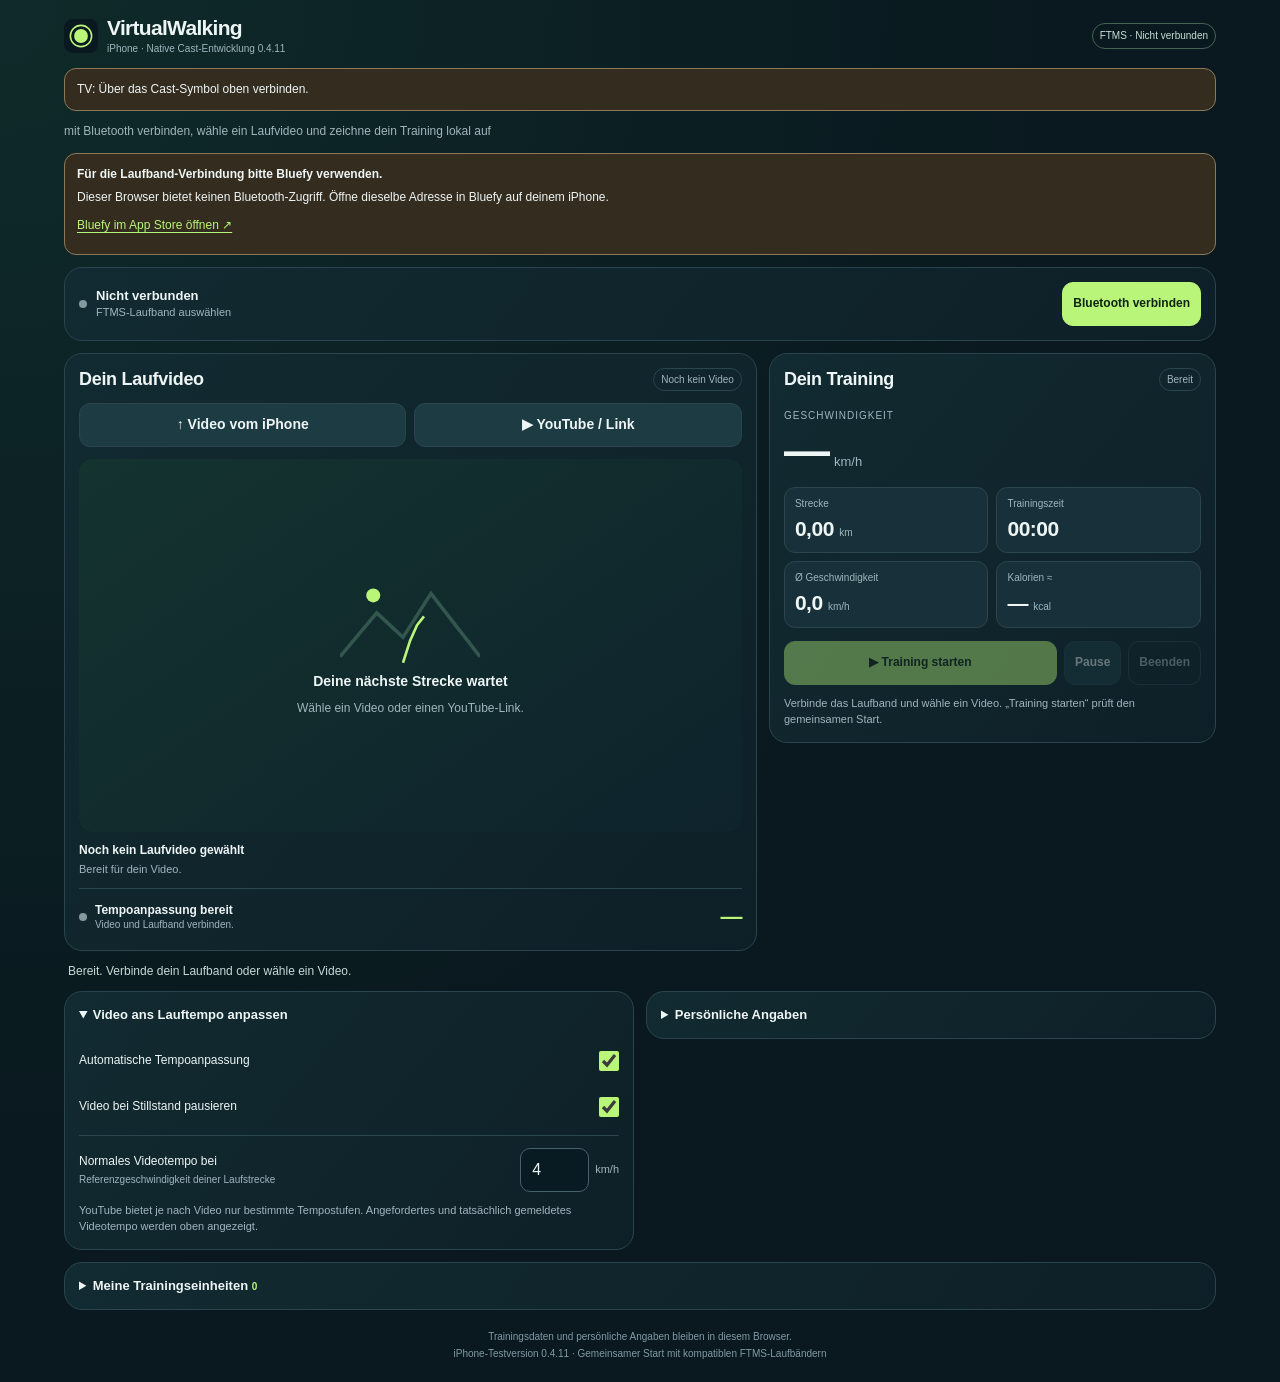
==== commit 4ee5943f: "Serialize TV start requests, coalesce polling and preserve cancellation (iPhone 0.4.11)" ====
--- a/VirtualWalking-iPhone-Cast-0.3.0/Web/native.html
+++ b/VirtualWalking-iPhone-Cast-0.3.0/Web/native.html
@@ -7,7 +7,7 @@
   <meta name="description" content="VirtualWalking für iPhone und Cast: FTMS-Laufbanddaten lesen, Laufvideos ans Tempo anpassen und Training lokal aufzeichnen.">
   <meta name="apple-mobile-web-app-title" content="VirtualWalking">
   <meta name="apple-mobile-web-app-capable" content="yes">
-  <title>VirtualWalking iPhone · Testversion 0.4.10</title>
+  <title>VirtualWalking iPhone · Testversion 0.4.11</title>
   <link rel="icon" href="[data-uri]" type="image/svg+xml">
   <style>:root{color-scheme:dark;--bg:#09191f;--panel:#10252c;--panel-2:#173139;--line:#2a454e;--text:#eef5f5;--muted:#a0b5bd;--green:#b9f579;--danger:#ffb3a9;--radius:18px;font-family:ui-sans-serif,-apple-system,BlinkMacSystemFont,"Segoe UI",sans-serif}
 *{box-sizing:border-box}body{margin:0;background:radial-gradient(ellipse at 0 0,#17403770,transparent 58%),var(--bg);color:var(--text);font-size:15px;line-height:1.4;-webkit-text-size-adjust:100%}button,input,select{font:inherit}button,a,label,input,select{-webkit-tap-highlight-color:transparent}button,.button{min-height:44px;padding:10px 13px;border:1px solid var(--line);border-radius:11px;display:inline-flex;align-items:center;justify-content:center;gap:6px;text-align:center;text-decoration:none;color:var(--text);background:var(--panel-2);cursor:pointer;font-size:14px;font-weight:600}button:disabled{opacity:.4;cursor:default}.primary{background:var(--green);color:#102413;border-color:var(--green);font-weight:750}.secondary,.file-button{background:#1d3b43}.quiet{background:transparent;color:var(--muted)}button:hover:not(:disabled),.button:hover{border-color:var(--green)}:focus-visible{outline:2px solid var(--green);outline-offset:3px}a{color:var(--green);text-underline-offset:3px}input,select{min-width:0;min-height:44px;padding:9px 11px;border:1px solid #47616b;border-radius:10px;background:#091b22;color:var(--text);font-size:16px}input::placeholder{color:#8ea6b0}input[type=checkbox]{min-height:0;padding:0;accent-color:var(--green)}[hidden]{display:none!important}.app-shell{max-width:1180px;margin:auto;padding:max(16px,env(safe-area-inset-top)) max(14px,env(safe-area-inset-right)) max(20px,env(safe-area-inset-bottom)) max(14px,env(safe-area-inset-left))}.app-header{display:flex;align-items:center;justify-content:space-between;gap:10px;margin-bottom:10px}.brand{display:flex;align-items:center;gap:9px;min-width:0}.brand strong{display:block;font-size:21px;line-height:1.1;letter-spacing:-.7px}.brand small{display:block;font-size:10px;color:var(--muted);margin-top:3px}.read-badge{font-size:10px;color:#c8dfd3;border:1px solid #466353;border-radius:30px;padding:5px 7px;white-space:nowrap}.intro{color:var(--muted);font-size:12px;max-width:620px;margin:0 0 13px;line-height:1.45}.card{border:1px solid var(--line);border-radius:var(--radius);background:linear-gradient(130deg,#122a31,#0e2027);padding:14px;min-width:0}.connection{display:flex;align-items:center;justify-content:space-between;gap:9px;margin-bottom:12px}.connection-info{display:flex;align-items:center;gap:9px;min-width:0}.connection-info strong{font-size:13px;display:block}.connection-info small{display:block;font-size:11px;color:var(--muted);overflow-wrap:anywhere}.connection-actions{display:flex;gap:7px;flex-shrink:0}.connection-actions button{font-size:12px;padding:9px 10px}.dot{display:inline-block;width:8px;height:8px;border-radius:50%;background:#84999e;flex-shrink:0}.dot.active{background:var(--green);box-shadow:0 0 9px #b9f57955}.main-grid{display:grid;grid-template-columns:minmax(0,1.55fr) minmax(315px,1fr);gap:12px;align-items:start}.section-heading{display:flex;align-items:center;justify-content:space-between;gap:7px;margin-bottom:12px}h1,h2{font-size:18px;margin:0;line-height:1.2;letter-spacing:-.3px}.small-badge{font-size:10px;line-height:1.3;color:var(--muted);border:1px solid var(--line);border-radius:30px;padding:4px 7px;white-space:nowrap}.source-actions{display:grid;grid-template-columns:1fr 1fr;gap:8px;margin-bottom:12px}.video-viewport{aspect-ratio:16/9;min-height:200px;background:#051015;border-radius:12px;overflow:hidden;position:relative}.video-viewport video,.video-viewport #youtube,.video-viewport iframe{width:100%;height:100%;position:absolute;inset:0;object-fit:contain;border:0}.video-placeholder{position:absolute;inset:0;display:flex;align-items:center;justify-content:center;flex-direction:column;gap:8px;background:linear-gradient(145deg,#14332f,#0e232c);padding:12px;text-align:center}.video-placeholder svg{width:140px;height:90px}.video-placeholder strong{font-size:14px}.video-placeholder span{font-size:12px;color:var(--muted)}.video-caption{display:flex;flex-direction:column;gap:3px;padding:10px 0;font-size:12px}.video-caption strong{overflow-wrap:anywhere}.video-caption>span{color:var(--muted);font-size:11px;min-height:16px}.sync-summary{border-top:1px solid var(--line);padding-top:10px;display:flex;align-items:center;gap:8px;min-height:48px}.sync-summary>div{min-width:0;flex:1}.sync-summary strong{display:block;font-size:12px}.sync-summary small{display:block;font-size:10px;color:var(--muted);line-height:1.4}.rate-value{font-size:22px;letter-spacing:-.5px;font-weight:700;color:var(--green);font-variant-numeric:tabular-nums}.link-panel{padding:11px;background:#092027;border:1px solid var(--line);border-radius:12px;margin-bottom:12px}.link-panel>label{display:block;font-size:12px;margin-bottom:7px}.link-panel small{display:block;font-size:11px;margin-top:8px;color:var(--muted)}.link-panel a{font-size:12px;display:inline-block;margin-top:9px}.input-action{display:flex;gap:7px}.input-action input{flex:1;width:100%}.input-action button{flex-shrink:0}.speed-stat{margin:2px 0 10px}.speed-stat>span{font-size:10px;letter-spacing:1px;color:var(--muted)}.speed-stat strong{font-size:46px;line-height:1.15;letter-spacing:-2px;font-weight:750;font-variant-numeric:tabular-nums}.speed-stat small{font-size:13px;margin-left:6px;color:var(--muted)}.stats-grid{display:grid;grid-template-columns:1fr 1fr;gap:8px}.stats-grid>div{min-width:0;background:#173039;border:1px solid #2b454f;border-radius:11px;padding:9px 10px}.stats-grid>div>span{display:block;font-size:10px;color:var(--muted);margin-bottom:3px}.stats-grid strong{font-size:21px;font-weight:700;letter-spacing:-.5px;font-variant-numeric:tabular-nums}.stats-grid small{font-size:10px;font-weight:400;color:var(--muted);letter-spacing:0}.training-actions{display:flex;gap:7px;flex-wrap:wrap;margin-top:13px}.training-actions .primary{flex:1}.training-actions button{padding-inline:10px;font-size:12px}.small-note{font-size:11px;line-height:1.5;color:var(--muted);margin:10px 0 0}.message{font-size:12px;color:#c6d9d5;line-height:1.5;padding:11px 4px;min-height:40px;overflow-wrap:anywhere}.message.error{color:var(--danger)}.details-grid{display:grid;grid-template-columns:1fr 1fr;gap:12px;align-items:start}.settings{padding:0 14px 14px}.settings>summary{cursor:pointer;padding:14px 0;font-size:13px;font-weight:650;list-style-position:inside}.settings:not([open]){padding-bottom:0}.toggle{display:flex;align-items:center;justify-content:space-between;gap:12px;min-height:46px;font-size:12px}.toggle input{width:20px;height:20px;margin:0;flex-shrink:0}.reference{display:flex;align-items:center;justify-content:space-between;gap:10px;border-top:1px solid var(--line);padding-top:12px;margin-top:5px;font-size:12px}.reference>span:first-child{min-width:0}.reference small{display:block;color:var(--muted);font-size:10px;margin-top:3px}.number-unit{display:flex;align-items:center;gap:6px;flex-shrink:0}.number-unit input{width:69px}.number-unit>span{font-size:11px;color:var(--muted)}.profile-grid{display:grid;grid-template-columns:1fr 1fr;gap:10px;margin-top:12px}.profile-grid label{display:flex;flex-direction:column;gap:5px;font-size:12px;color:var(--muted);min-width:0}.profile-grid input,.profile-grid select{width:100%}.history-settings{grid-column:1/-1}.count{font-size:10px;color:var(--green);font-variant-numeric:tabular-nums}.history{max-height:330px;overflow:auto;overscroll-behavior:contain}.history-entry{padding:11px 0;border-bottom:1px solid var(--line);font-size:13px}.history-entry small{display:block;color:var(--muted);font-size:11px;margin-top:3px}.history-actions{display:flex;gap:7px;flex-wrap:wrap;margin-top:12px}.history-actions button{font-size:12px}.notice{padding:12px;border:1px solid #8c7958;background:#342c1e;border-radius:12px;font-size:12px;margin-bottom:12px}.notice p{margin:6px 0}.notice a{display:inline-block;min-height:30px;padding-top:5px}footer{color:#829ba5;font-size:10px;line-height:1.7;padding:18px 0 0;text-align:center}
@@ -26,7 +26,7 @@
 <body>
   <div class="app-shell">
     <header class="app-header">
-      <div class="brand"><img src="[data-uri]" alt="" width="34" height="34"><div><strong>VirtualWalking</strong><small>iPhone · Native Cast-Entwicklung 0.4.10</small></div></div>
+      <div class="brand"><img src="[data-uri]" alt="" width="34" height="34"><div><strong>VirtualWalking</strong><small>iPhone · Native Cast-Entwicklung 0.4.11</small></div></div>
       <span id="controlMode" class="read-badge">FTMS · Lesemodus</span>
     </header>
     <p id="tvStatus" class="notice" role="status">TV: Über das Cast-Symbol oben verbinden.</p>
@@ -106,7 +106,7 @@
         <div class="history-actions"><button id="export" class="secondary" type="button">CSV exportieren</button><button id="clearHistory" class="quiet" type="button">Historie löschen</button></div>
       </details>
     </div>
-    <footer>Trainingsdaten und persönliche Angaben bleiben in diesem Browser.<br>iPhone-Testversion 0.4.10 · Gemeinsamer Start mit kompatiblen FTMS-Laufbändern</footer>
+    <footer>Trainingsdaten und persönliche Angaben bleiben in diesem Browser.<br>iPhone-Testversion 0.4.11 · Gemeinsamer Start mit kompatiblen FTMS-Laufbändern</footer>
   </div>
 <script>
 'use strict';
@@ -397,12 +397,12 @@
  }
  // Direct HTTP receiver: only player feedback confirms playback, never an HTTP acknowledgement.
  class ReceiverController {
-  constructor({rpc,onChange=()=>{},now=()=>performance.now()}){Object.assign(this,{rpc,onChange,now,selected:false,connected:false,source:null,state:null,receivedAt:-Infinity,confirmedRate:null,rateError:'',device:'waipu.tv Box',suspended:false,polling:false,epoch:0});}
+  constructor({rpc,onChange=()=>{},now=()=>performance.now()}){Object.assign(this,{rpc,onChange,now,selected:false,connected:false,source:null,state:null,receivedAt:-Infinity,confirmedRate:null,rateError:'',transportError:'',device:'waipu.tv Box',suspended:false,polling:false,epoch:0,requestTail:Promise.resolve(),statusTask:null,pauseTask:null});}
   get active(){return this.selected;}
   setSource(kind,value){this.source=kind==='youtube'?videoID(value):null;this.confirmedRate=null;this.rateError='';this.epoch++;}
   accept(status){
    if(!status||!Number.isFinite(status.playerState)||!Number.isFinite(status.feedbackAgeMs)||typeof status.playerReady!=='boolean')throw Error('TV-Empfänger aktualisieren: Es fehlt die Rückmeldung des Videoplayers.');
-   this.connected=true;this.state=status;this.receivedAt=this.now();
+   this.connected=true;this.state=status;this.receivedAt=this.now();this.transportError='';
    if(status.playerError)this.rateError='YouTube-Fehler '+status.playerError;
    this.onChange();
   }
@@ -413,16 +413,36 @@
   async poll(){
    if(!this.selected||this.suspended||this.polling)return;
    this.polling=true;const epoch=this.epoch;
-   try{const status=await this.rpc('tv.receiver.status');if(epoch===this.epoch&&!this.suspended)this.accept(status);}catch{if(epoch===this.epoch){this.connected=false;this.confirmedRate=null;this.onChange();}}
+   try{const status=await this.readStatus();if(epoch===this.epoch&&!this.suspended)this.accept(status);}catch(error){if(epoch===this.epoch){this.connected=false;this.confirmedRate=null;this.transportError=C.errorText(error);this.onChange();}}
    finally{this.polling=false;}
   }
-  async command(method,params={}){await this.rpc('tv.receiver.'+method,params);}
-  check(signal,epoch){if(signal?.aborted||this.suspended||epoch!==this.epoch)throw Error('TV-Start abgebrochen.');}
+  request(method,params={},signal,epoch=this.epoch){
+   const canFinish=method==='pause'||method==='stop';
+   const task=this.requestTail.then(async()=>{
+    this.check(signal,epoch,canFinish);
+    try{const response=await this.rpc('tv.receiver.'+method,params);this.check(signal,epoch,canFinish);return response;}
+    catch(error){
+     this.check(signal,epoch,canFinish);
+     const action={status:'TV-Status lesen',play:'TV-Video laden',resume:'TV-Video starten',pause:'TV-Video pausieren',stop:'TV-Video beenden',rate:'TV-Tempo ändern'}[method]||'TV-Befehl';
+     this.transportError=action+': '+C.errorText(error);throw Error(this.transportError);
+    }
+   });
+   // A failed request must not block a later pause or an explicit retry.
+   this.requestTail=task.catch(()=>{});return task;
+  }
+  readStatus(){
+   if(this.statusTask?.epoch===this.epoch)return this.statusTask.promise;
+   const operation={epoch:this.epoch};operation.promise=this.request('status');this.statusTask=operation;
+   operation.promise.finally(()=>{if(this.statusTask===operation)this.statusTask=null;}).catch(()=>{});
+   return operation.promise;
+  }
+  async command(method,params={},signal,epoch=this.epoch){await this.request(method,params,signal,epoch);}
+  check(signal,epoch,canFinish=false){if(signal?.aborted||(!canFinish&&this.suspended)||epoch!==this.epoch)throw Error('TV-Start abgebrochen.');}
   async waitFor(predicate,signal,epoch=this.epoch){
    const deadline=Date.now()+10000;
    while(Date.now()<deadline){
     this.check(signal,epoch);
-    const status=await this.rpc('tv.receiver.status');this.check(signal,epoch);this.accept(status);
+    const status=await this.readStatus();this.check(signal,epoch);this.accept(status);
     if(status.playerError)throw Error('YouTube-Fehler '+status.playerError);
     if(this.fresh()&&predicate(status))return;
     await new Promise(resolve=>setTimeout(resolve,200));
@@ -431,21 +451,27 @@
   }
   async prepare(signal){
    if(!this.source)throw Error('Bitte ein YouTube-Laufvideo wählen.');
+   this.intent='prepare';
    const epoch=this.epoch;
    this.check(signal,epoch);
-   if(this.fresh())await this.command('resume');else await this.command('play',{id:this.source});
+   if(this.fresh())await this.command('resume',{},signal,epoch);else await this.command('play',{id:this.source},signal,epoch);
    await this.waitFor(s=>s.playerState===1,signal,epoch);
-   await this.command('pause');await this.waitFor(s=>s.playerState===2,signal,epoch);
-  }
-  async play(signal){const epoch=this.epoch;this.check(signal,epoch);await this.command('resume');await this.waitFor(s=>s.playerState===1,signal,epoch);}
-  pause(){this.epoch++;return this.command('pause');}
-  stop(){this.epoch++;return this.command('stop');}
+   await this.command('pause',{},signal,epoch);await this.waitFor(s=>s.playerState===2,signal,epoch);
+  }
+  async play(signal){this.intent='play';const epoch=this.epoch;this.check(signal,epoch);await this.command('resume',{},signal,epoch);await this.waitFor(s=>s.playerState===1,signal,epoch);}
+  pause(){
+   if(this.intent==='pause'&&this.pauseTask?.epoch===this.epoch)return this.pauseTask.promise;
+   this.intent='pause';this.epoch++;const operation={epoch:this.epoch};operation.promise=this.command('pause');this.pauseTask=operation;
+   operation.promise.finally(()=>{if(this.pauseTask===operation)this.pauseTask=null;}).catch(()=>{});
+   return operation.promise;
+  }
+  stop(){this.intent='stop';this.epoch++;return this.command('stop');}
   async setRate(rate){
    if(this.pendingRate||this.rateError||!this.playing)return;
    if(!Number.isFinite(rate)||rate<.5||rate>2)throw Error('Ungültiges TV-Tempo.');
    if(this.confirmedRate===rate&&Math.abs(this.rate-rate)<.025)return;
    this.pendingRate=true;const epoch=this.epoch;
-   try{await this.command('rate',{value:rate});await this.waitFor(s=>Math.abs(s.actualRate-rate)<.025,null,epoch);this.confirmedRate=rate;}
+   try{await this.command('rate',{value:rate},null,epoch);await this.waitFor(s=>Math.abs(s.actualRate-rate)<.025,null,epoch);if(epoch===this.epoch)this.confirmedRate=rate;}
    catch(error){if(epoch===this.epoch)this.rateError=C.errorText(error);}
    finally{this.pendingRate=false;this.onChange();}
   }
@@ -456,7 +482,7 @@
   constructor(options){this.cast=new CastController(options);this.receiver=new ReceiverController(options);this.route=this.cast;}
   connectReceiver(address){
    const receiver=this.receiver;
-   if(typeof address==='string'&&address&&address!==receiver.address){
+   if(typeof address==='string'&&address){
     receiver.address=address;receiver.epoch++;receiver.state=null;receiver.connected=false;receiver.receivedAt=-Infinity;receiver.confirmedRate=null;
     receiver.device='waipu.tv Box · '+address.replace(/^http:\/\//,'');
    }
@@ -466,7 +492,7 @@
   setSource(kind,value){this.cast.setSource(kind,value);this.receiver.setSource(kind,value);}
   poll(){return this.receiver.poll();}
  }
- for(const name of ['active','connected','device','playing','rate','rateError','confirmedRate'])Object.defineProperty(RoutedController.prototype,name,{get(){return this.route[name];}});
+ for(const name of ['active','connected','device','playing','rate','rateError','transportError','confirmedRate'])Object.defineProperty(RoutedController.prototype,name,{get(){return this.route[name];}});
  for(const name of ['matches','fresh','prepare','play','pause','stop','setRate','suspend','resume'])RoutedController.prototype[name]=function(...args){return this.route[name](...args);};
 
  const api={CastController,ReceiverController,RoutedController,videoID};
@@ -493,7 +519,7 @@
  const tv=window.VirtualWalkingNative?new (window.VirtualWalkingCast.RoutedController||window.VirtualWalkingCast.CastController)({rpc:window.VirtualWalkingNative.rpc,onChange:()=>{renderTV();}}):null;
  function renderTV(){
   const node=$('tvStatus');if(!node||!tv)return;
-  if(tv.receiver?.selected&&tv.route===tv.receiver){node.textContent=!tv.connected?'TV: waipu.tv Box nicht erreichbar. Über „TV verbinden“ die Direktverbindung prüfen.':!tv.matches()?'Verbunden: '+tv.device+' · „Training starten“ sendet das ausgewählte YouTube-Video.':!tv.fresh()?'TV: Warte auf aktuelle Rückmeldung.':'TV: '+tv.device+' · '+(tv.playing?'Wiedergabe':'Pausiert / bereit')+' · '+rateLabel(tv.rate);return;}
+  if(tv.receiver?.selected&&tv.route===tv.receiver){node.textContent=!tv.connected?'TV: '+tv.device+' nicht erreichbar. '+(tv.transportError||'Über „TV verbinden“ die Direktverbindung prüfen.'):!tv.matches()?'Verbunden: '+tv.device+' · „Training starten“ sendet das ausgewählte YouTube-Video.':!tv.fresh()?'TV: Warte auf aktuelle Rückmeldung.':'TV: '+tv.device+' · '+(tv.playing?'Wiedergabe':'Pausiert / bereit')+' · '+rateLabel(tv.rate);return;}
   node.textContent=!tv.active?'TV: Über das Cast-Symbol oben verbinden.':!tv.connected?'TV: Nicht verbunden. Bitte über das Cast-Symbol erneut verbinden.':!tv.matches()?'Verbunden: '+tv.device+' · Bitte dasselbe YouTube-Video am TV öffnen.':!tv.fresh()?'TV: Warte auf aktuelle Rückmeldung.':'TV: '+tv.device+' · '+(tv.playing?'Wiedergabe':'Pausiert / bereit')+' · '+rateLabel(tv.rate);
  }
  window.addEventListener('vw-native',event=>{
@@ -832,6 +858,7 @@
   if(tv?.active){
    renderTV();const opts=settings();
    if(starting){syncLabel('Gemeinsamer Start am TV','Warte auf TV-Bestätigung und Bandbewegung.');return;}
+   if(!tv.connected){syncLabel('TV-Empfänger nicht erreichbar',tv.transportError||'Über „TV verbinden“ die Direktverbindung prüfen.');return;}
    if(!tv.matches()){syncLabel('TV-Video noch nicht zugeordnet',tv.receiver?.selected?'„Training starten“ sendet das ausgewählte Video an die waipu.tv Box.':'Dasselbe YouTube-Video zuerst am Fernseher öffnen.');return;}
    if(!tv.fresh()){if(wantedVideo||tv.playing){beltPaused=true;pauseVideo(true);}syncLabel('Keine aktuelle TV-Rückmeldung','Laufband am Gerät anhalten.',null);return;}
    if(!opts.sync){syncLabel('TV-Tempoanpassung aus','Videotempo wird nicht automatisch verändert.',tv.rate);return;}
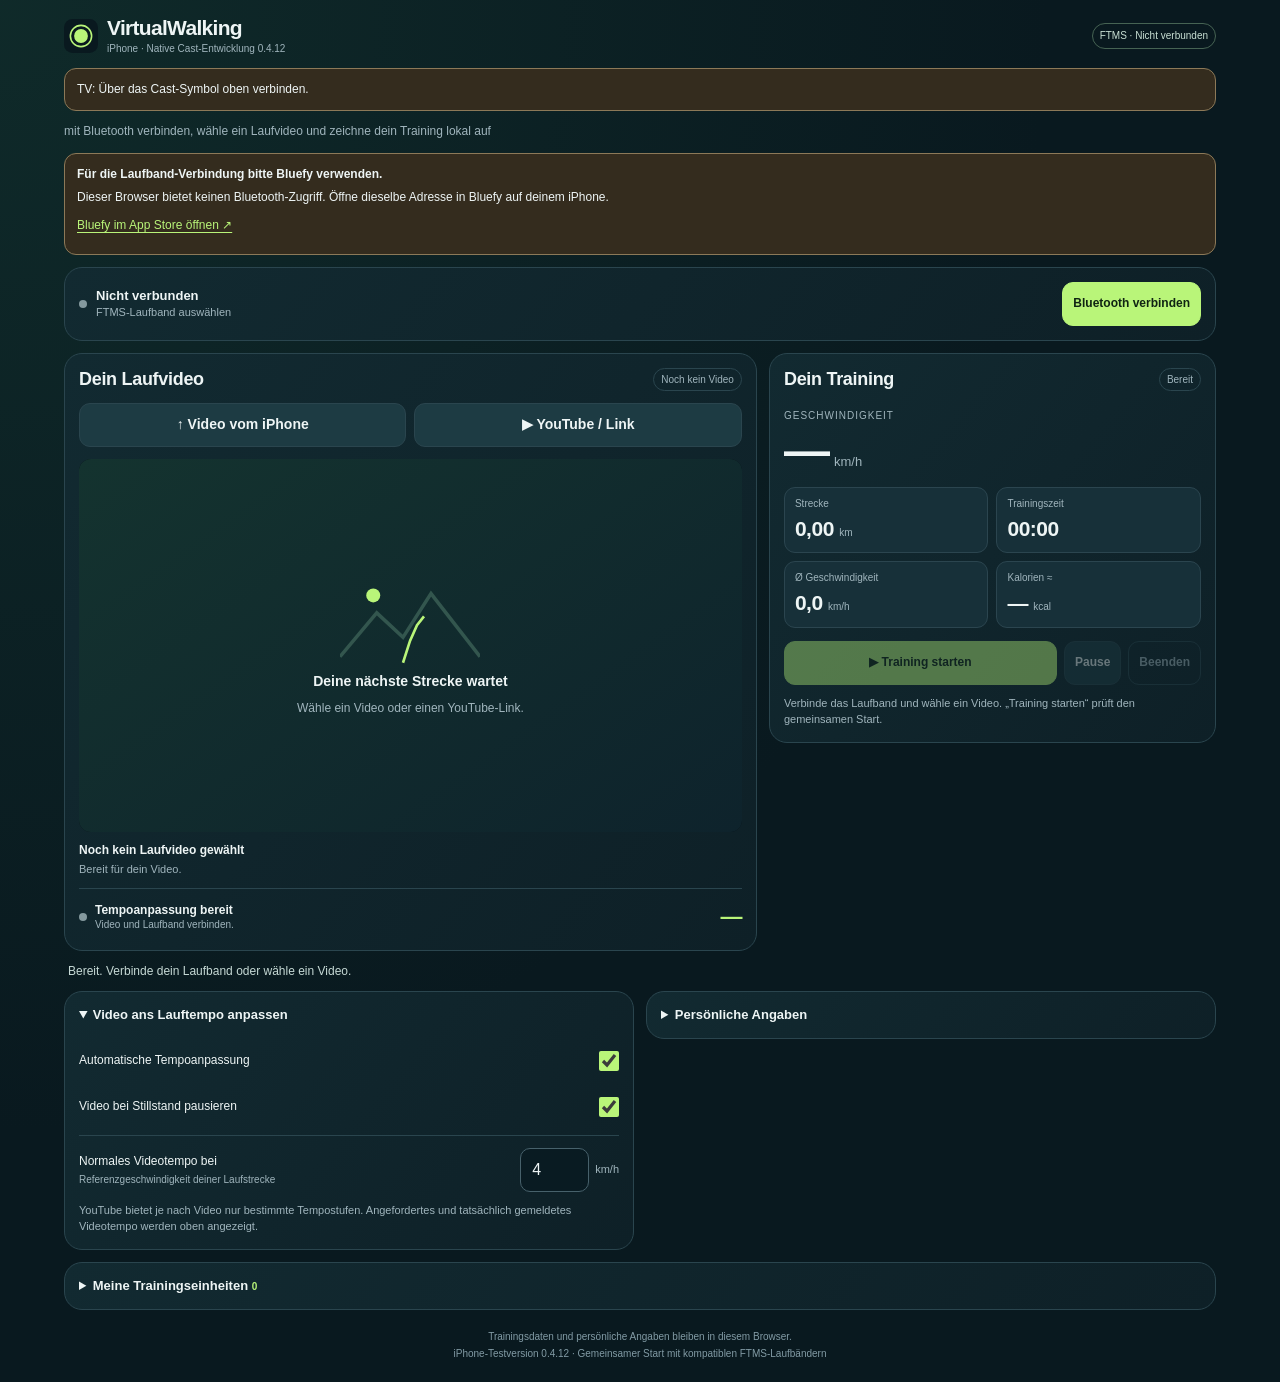
==== commit 7778d1bd: "Simplify TV connection controls, reuse saved pairing and show FTMS control failures (iPhone 0.4.12)" ====
--- a/VirtualWalking-iPhone-Cast-0.3.0/Web/native.html
+++ b/VirtualWalking-iPhone-Cast-0.3.0/Web/native.html
@@ -7,7 +7,7 @@
   <meta name="description" content="VirtualWalking für iPhone und Cast: FTMS-Laufbanddaten lesen, Laufvideos ans Tempo anpassen und Training lokal aufzeichnen.">
   <meta name="apple-mobile-web-app-title" content="VirtualWalking">
   <meta name="apple-mobile-web-app-capable" content="yes">
-  <title>VirtualWalking iPhone · Testversion 0.4.11</title>
+  <title>VirtualWalking iPhone · Testversion 0.4.12</title>
   <link rel="icon" href="[data-uri]" type="image/svg+xml">
   <style>:root{color-scheme:dark;--bg:#09191f;--panel:#10252c;--panel-2:#173139;--line:#2a454e;--text:#eef5f5;--muted:#a0b5bd;--green:#b9f579;--danger:#ffb3a9;--radius:18px;font-family:ui-sans-serif,-apple-system,BlinkMacSystemFont,"Segoe UI",sans-serif}
 *{box-sizing:border-box}body{margin:0;background:radial-gradient(ellipse at 0 0,#17403770,transparent 58%),var(--bg);color:var(--text);font-size:15px;line-height:1.4;-webkit-text-size-adjust:100%}button,input,select{font:inherit}button,a,label,input,select{-webkit-tap-highlight-color:transparent}button,.button{min-height:44px;padding:10px 13px;border:1px solid var(--line);border-radius:11px;display:inline-flex;align-items:center;justify-content:center;gap:6px;text-align:center;text-decoration:none;color:var(--text);background:var(--panel-2);cursor:pointer;font-size:14px;font-weight:600}button:disabled{opacity:.4;cursor:default}.primary{background:var(--green);color:#102413;border-color:var(--green);font-weight:750}.secondary,.file-button{background:#1d3b43}.quiet{background:transparent;color:var(--muted)}button:hover:not(:disabled),.button:hover{border-color:var(--green)}:focus-visible{outline:2px solid var(--green);outline-offset:3px}a{color:var(--green);text-underline-offset:3px}input,select{min-width:0;min-height:44px;padding:9px 11px;border:1px solid #47616b;border-radius:10px;background:#091b22;color:var(--text);font-size:16px}input::placeholder{color:#8ea6b0}input[type=checkbox]{min-height:0;padding:0;accent-color:var(--green)}[hidden]{display:none!important}.app-shell{max-width:1180px;margin:auto;padding:max(16px,env(safe-area-inset-top)) max(14px,env(safe-area-inset-right)) max(20px,env(safe-area-inset-bottom)) max(14px,env(safe-area-inset-left))}.app-header{display:flex;align-items:center;justify-content:space-between;gap:10px;margin-bottom:10px}.brand{display:flex;align-items:center;gap:9px;min-width:0}.brand strong{display:block;font-size:21px;line-height:1.1;letter-spacing:-.7px}.brand small{display:block;font-size:10px;color:var(--muted);margin-top:3px}.read-badge{font-size:10px;color:#c8dfd3;border:1px solid #466353;border-radius:30px;padding:5px 7px;white-space:nowrap}.intro{color:var(--muted);font-size:12px;max-width:620px;margin:0 0 13px;line-height:1.45}.card{border:1px solid var(--line);border-radius:var(--radius);background:linear-gradient(130deg,#122a31,#0e2027);padding:14px;min-width:0}.connection{display:flex;align-items:center;justify-content:space-between;gap:9px;margin-bottom:12px}.connection-info{display:flex;align-items:center;gap:9px;min-width:0}.connection-info strong{font-size:13px;display:block}.connection-info small{display:block;font-size:11px;color:var(--muted);overflow-wrap:anywhere}.connection-actions{display:flex;gap:7px;flex-shrink:0}.connection-actions button{font-size:12px;padding:9px 10px}.dot{display:inline-block;width:8px;height:8px;border-radius:50%;background:#84999e;flex-shrink:0}.dot.active{background:var(--green);box-shadow:0 0 9px #b9f57955}.main-grid{display:grid;grid-template-columns:minmax(0,1.55fr) minmax(315px,1fr);gap:12px;align-items:start}.section-heading{display:flex;align-items:center;justify-content:space-between;gap:7px;margin-bottom:12px}h1,h2{font-size:18px;margin:0;line-height:1.2;letter-spacing:-.3px}.small-badge{font-size:10px;line-height:1.3;color:var(--muted);border:1px solid var(--line);border-radius:30px;padding:4px 7px;white-space:nowrap}.source-actions{display:grid;grid-template-columns:1fr 1fr;gap:8px;margin-bottom:12px}.video-viewport{aspect-ratio:16/9;min-height:200px;background:#051015;border-radius:12px;overflow:hidden;position:relative}.video-viewport video,.video-viewport #youtube,.video-viewport iframe{width:100%;height:100%;position:absolute;inset:0;object-fit:contain;border:0}.video-placeholder{position:absolute;inset:0;display:flex;align-items:center;justify-content:center;flex-direction:column;gap:8px;background:linear-gradient(145deg,#14332f,#0e232c);padding:12px;text-align:center}.video-placeholder svg{width:140px;height:90px}.video-placeholder strong{font-size:14px}.video-placeholder span{font-size:12px;color:var(--muted)}.video-caption{display:flex;flex-direction:column;gap:3px;padding:10px 0;font-size:12px}.video-caption strong{overflow-wrap:anywhere}.video-caption>span{color:var(--muted);font-size:11px;min-height:16px}.sync-summary{border-top:1px solid var(--line);padding-top:10px;display:flex;align-items:center;gap:8px;min-height:48px}.sync-summary>div{min-width:0;flex:1}.sync-summary strong{display:block;font-size:12px}.sync-summary small{display:block;font-size:10px;color:var(--muted);line-height:1.4}.rate-value{font-size:22px;letter-spacing:-.5px;font-weight:700;color:var(--green);font-variant-numeric:tabular-nums}.link-panel{padding:11px;background:#092027;border:1px solid var(--line);border-radius:12px;margin-bottom:12px}.link-panel>label{display:block;font-size:12px;margin-bottom:7px}.link-panel small{display:block;font-size:11px;margin-top:8px;color:var(--muted)}.link-panel a{font-size:12px;display:inline-block;margin-top:9px}.input-action{display:flex;gap:7px}.input-action input{flex:1;width:100%}.input-action button{flex-shrink:0}.speed-stat{margin:2px 0 10px}.speed-stat>span{font-size:10px;letter-spacing:1px;color:var(--muted)}.speed-stat strong{font-size:46px;line-height:1.15;letter-spacing:-2px;font-weight:750;font-variant-numeric:tabular-nums}.speed-stat small{font-size:13px;margin-left:6px;color:var(--muted)}.stats-grid{display:grid;grid-template-columns:1fr 1fr;gap:8px}.stats-grid>div{min-width:0;background:#173039;border:1px solid #2b454f;border-radius:11px;padding:9px 10px}.stats-grid>div>span{display:block;font-size:10px;color:var(--muted);margin-bottom:3px}.stats-grid strong{font-size:21px;font-weight:700;letter-spacing:-.5px;font-variant-numeric:tabular-nums}.stats-grid small{font-size:10px;font-weight:400;color:var(--muted);letter-spacing:0}.training-actions{display:flex;gap:7px;flex-wrap:wrap;margin-top:13px}.training-actions .primary{flex:1}.training-actions button{padding-inline:10px;font-size:12px}.small-note{font-size:11px;line-height:1.5;color:var(--muted);margin:10px 0 0}.message{font-size:12px;color:#c6d9d5;line-height:1.5;padding:11px 4px;min-height:40px;overflow-wrap:anywhere}.message.error{color:var(--danger)}.details-grid{display:grid;grid-template-columns:1fr 1fr;gap:12px;align-items:start}.settings{padding:0 14px 14px}.settings>summary{cursor:pointer;padding:14px 0;font-size:13px;font-weight:650;list-style-position:inside}.settings:not([open]){padding-bottom:0}.toggle{display:flex;align-items:center;justify-content:space-between;gap:12px;min-height:46px;font-size:12px}.toggle input{width:20px;height:20px;margin:0;flex-shrink:0}.reference{display:flex;align-items:center;justify-content:space-between;gap:10px;border-top:1px solid var(--line);padding-top:12px;margin-top:5px;font-size:12px}.reference>span:first-child{min-width:0}.reference small{display:block;color:var(--muted);font-size:10px;margin-top:3px}.number-unit{display:flex;align-items:center;gap:6px;flex-shrink:0}.number-unit input{width:69px}.number-unit>span{font-size:11px;color:var(--muted)}.profile-grid{display:grid;grid-template-columns:1fr 1fr;gap:10px;margin-top:12px}.profile-grid label{display:flex;flex-direction:column;gap:5px;font-size:12px;color:var(--muted);min-width:0}.profile-grid input,.profile-grid select{width:100%}.history-settings{grid-column:1/-1}.count{font-size:10px;color:var(--green);font-variant-numeric:tabular-nums}.history{max-height:330px;overflow:auto;overscroll-behavior:contain}.history-entry{padding:11px 0;border-bottom:1px solid var(--line);font-size:13px}.history-entry small{display:block;color:var(--muted);font-size:11px;margin-top:3px}.history-actions{display:flex;gap:7px;flex-wrap:wrap;margin-top:12px}.history-actions button{font-size:12px}.notice{padding:12px;border:1px solid #8c7958;background:#342c1e;border-radius:12px;font-size:12px;margin-bottom:12px}.notice p{margin:6px 0}.notice a{display:inline-block;min-height:30px;padding-top:5px}footer{color:#829ba5;font-size:10px;line-height:1.7;padding:18px 0 0;text-align:center}
@@ -26,7 +26,7 @@
 <body>
   <div class="app-shell">
     <header class="app-header">
-      <div class="brand"><img src="[data-uri]" alt="" width="34" height="34"><div><strong>VirtualWalking</strong><small>iPhone · Native Cast-Entwicklung 0.4.11</small></div></div>
+      <div class="brand"><img src="[data-uri]" alt="" width="34" height="34"><div><strong>VirtualWalking</strong><small>iPhone · Native Cast-Entwicklung 0.4.12</small></div></div>
       <span id="controlMode" class="read-badge">FTMS · Lesemodus</span>
     </header>
     <p id="tvStatus" class="notice" role="status">TV: Über das Cast-Symbol oben verbinden.</p>
@@ -106,7 +106,7 @@
         <div class="history-actions"><button id="export" class="secondary" type="button">CSV exportieren</button><button id="clearHistory" class="quiet" type="button">Historie löschen</button></div>
       </details>
     </div>
-    <footer>Trainingsdaten und persönliche Angaben bleiben in diesem Browser.<br>iPhone-Testversion 0.4.11 · Gemeinsamer Start mit kompatiblen FTMS-Laufbändern</footer>
+    <footer>Trainingsdaten und persönliche Angaben bleiben in diesem Browser.<br>iPhone-Testversion 0.4.12 · Gemeinsamer Start mit kompatiblen FTMS-Laufbändern</footer>
   </div>
 <script>
 'use strict';
@@ -240,13 +240,13 @@
     },settle:()=>{
      if(this.operation!==op||this.device!==device)return;
      if(!op.written||op.response===null)return;
-     if(op.response===1){if(code===0){this.controlGranted=true;this.controlDenied=false;}op.finish();}
+     if(op.response===1){if(code===0){this.controlGranted=true;this.controlDenied=false;this.controlIssue='';this.lastControlError='';}op.finish();}
      else{if(op.response===5)this.controlGranted=false;const messages={2:'Das Laufband unterstützt diesen Start-/Stoppbefehl nicht.',3:'Das Laufband hat den Befehl als ungültig abgelehnt.',4:'Das Laufband hat den Befehl abgelehnt. Zustand und Sicherheitsschlüssel am Gerät prüfen.',5:'Das Laufband erlaubt die Steuerung gerade nicht. Andere Trainings-App trennen und am Gerät prüfen.'};const message=messages[op.response]||'Unbekannte Laufband-Antwort '+op.response;if(code===0){this.controlDenied=true;this.lastControlError=label+': '+message;this.controlIssue=this.lastControlError;}op.finish(Error(message));}
     }};
     const fail=error=>{
      if(this.operation!==op||this.device!==device)return;
      const detail=label+': '+core.errorText(error);
-     if(op.sent){this.uncertain=true;this.uncertainCommand=code;this.lastControlError=detail;}
+     if(op.sent){this.uncertain=true;this.uncertainCommand=code;this.lastControlError=detail;if(code===0)this.controlIssue=detail;}
      op.finish(Error(detail));
     };
     this.operation=op;op.timer=setTimeout(()=>fail(Error('Keine Laufband-Bestätigung. Bitte Bluetooth neu verbinden.')),this.commandTimeout);
@@ -524,11 +524,10 @@
  }
  window.addEventListener('vw-native',event=>{
   const message=event.detail;
-  if(message.type==='training.action'){
-   if(message.action==='prepare-tv')prepareTVSelection(message.video);
-   else if(message.action==='pause')pauseFromButton();
-   else if(message.action==='resume')begin();
-  }else if(message.type==='tv.receiver.connected'){startupAbort?.abort();if(workout?.running)pause('TV-Verbindung geändert. Training bitte erneut starten.');try{youtubePlayer?.pauseVideo();$('video').pause();}catch{}tv?.connectReceiver?.(message.address);renderTV();}
+  if(message.type==='tv.receiver.connected'){
+   if(message.reuse&&tv?.receiver?.selected&&tv.route===tv.receiver&&message.address===tv.receiver.address){tv.poll?.();renderTV();return;}
+   startupAbort?.abort();if(workout?.running)pause('TV-Verbindung geändert. Training bitte erneut starten.');try{youtubePlayer?.pauseVideo();$('video').pause();}catch{}tv?.connectReceiver?.(message.address);renderTV();
+  }
   else if(message.type==='cast.status'){
    const wasActive=tv?.active,applies=tv?.receive(message)!==false;
    if(applies&&(starting||workout?.running)&&(wasActive||tv?.active)&&(!tv?.active||!tv.matches()||wasActive!==tv.active)){
@@ -576,11 +575,12 @@
   $('pause').disabled=stopping||(!starting&&!workout?.running&&!motorMayRun);$('finish').disabled=stopping||(!starting&&!workout&&!motorMayRun);
   for(const id of ['fileInput','showLink','pasteLink','videoUrl'])$(id).disabled=starting||stopping;
   text('trainingStatus',starting?(dataStartWaiting?'Warte auf Laufbanddaten':manualStartWaiting?'Laufband am Gerät starten':'Gemeinsamer Start'):stopping?'Wird angehalten':workout?(workout.running?'Aufzeichnung läuft':'Pausiert'):'Bereit');
-  text('controlMode',bt.canControl&&!manualBeltOnly()?'FTMS · Steuerkanal bereit':'FTMS · Daten verbunden');
+  text('controlMode',bt.controlGranted?'FTMS · Steuerfreigabe bestätigt':bt.canControl&&!manualBeltOnly()?'FTMS · Steuerkanal geöffnet':'FTMS · Daten verbunden');
   if(!bt.connected)text('controlMode','FTMS · Nicht verbunden');
   else if(bleReady&&!freshSpeed())text('controlMode','FTMS · Warte auf Geschwindigkeitsdaten');
   text('trainingHint',!bt.connected?'Verbinde das Laufband und wähle ein Video. „Training starten“ prüft den gemeinsamen Start.':manualBeltOnly()?'Laufband am Gerät starten und anhalten. „Training starten“, „Pause“ und „Beenden“ steuern das Video und die Aufzeichnung.':'„Training starten“ fordert den gemeinsamen Start von Laufband und Video an. Das Starttempo bestimmt das Laufband. Nach einem App-Start halten „Pause“ und „Beenden“ auch das Band an.');
-  text('controlIssue',bt.controlIssue||'');$('controlIssue').hidden=!bt.connected||!bt.controlIssue;
+  const controlIssue=bt.controlIssue||bt.lastControlError||'';
+  text('controlIssue',controlIssue);$('controlIssue').hidden=!bt.connected||!controlIssue;
   $('controlHint').hidden=!bt.canControl||manualBeltOnly();
  }
  function unit(value){const small=document.createElement('small');small.textContent=value;return small;}
@@ -637,22 +637,6 @@
    signal.addEventListener('abort',abort,{once:true});if(signal.aborted)abort();
   });
  }
- function prepareTVSelection(saved){
-  if(starting||stopping)return;
-  if(workout){announce('Bitte das laufende Training zuerst beenden, bevor ein Video neu vorbereitet wird.',true);return;}
-  if(!validLastYoutube(saved)){announce('Bitte zuerst ein YouTube-Video in VirtualWalking auswählen.',true);return;}
-  tv?.connectReceiver?.();
-  loadYoutube(saved.id);
-  starting=true;const controller=new AbortController();startupAbort=controller;renderWorkout();
-  announce('Das gewählte Laufvideo wird am TV vorbereitet.');
-  startupTask=(async()=>{
-   try{
-    await requestPlayback(controller.signal,true);
-    announce(bt.connected?'Video am TV bereit. Mit „Training starten“ den gemeinsamen Start auslösen.':'Video am TV bereit. Bitte das Laufband verbinden und „Training starten“ antippen.');
-   }catch(error){pauseVideo();announce(controller.signal.aborted?'TV-Vorbereitung abgebrochen.':'TV-Vorbereitung fehlgeschlagen: '+C.errorText(error),true);}
-   finally{starting=false;startupAbort=null;startupTask=null;renderWorkout();syncVideo();}
-  })();
- }
  function stopMotor(paused=false){
   if(stopTask)return stopTask;
   if(!motorMayRun||!coupled)return Promise.resolve();
@@ -662,7 +646,7 @@
   if(starting||stopping||workout?.running)return;
   if(!bt.connected){announce('Bitte zuerst das Laufband verbinden.',true);return;}
   if(bt.startBlockedReason&&!manualBeltOnly()){announce(bt.startBlockedReason,true);return;}
-  if(videoKind==='none'){announce('Bitte zuerst ein Laufvideo auswählen oder das letzte Video über „TV verbinden“ vorbereiten.',true);return;}
+  if(videoKind==='none'){announce('Bitte zuerst ein Laufvideo über „YouTube / Link“ oder „Video vom iPhone“ auswählen.',true);return;}
   // Unlock iOS YouTube playback synchronously in the user's tap gesture, before awaiting BLE operations.
   // The joint-start state machine will pause the preview before requesting belt motion.
   if(videoKind==='youtube' && youtubeReady && !tv?.active) { try { youtubePlayer.playVideo(); } catch {} }
@@ -673,7 +657,7 @@
     await waitForSpeed(controller.signal);
     await window.VirtualWalkingStart.jointStart({signal:controller.signal,
      prepareVideo:signal=>requestPlayback(signal,true),isMoving:()=>freshSpeed()&&Number.isFinite(speed)&&speed>=.1,
-     manualStart:manualBeltOnly,onManualStart:()=>{manualStartWaiting=true;announce('Video bereit. Bitte das Laufband am Gerät starten. Video und Aufzeichnung beginnen mit der gemeldeten Bandbewegung.');renderWorkout();},
+     manualStart:manualBeltOnly,onManualStart:()=>{manualStartWaiting=true;announce('Video bereit. Der Laufbandstart per App ist nicht bestätigt. Bitte das Laufband am Gerät starten. Video und Aufzeichnung beginnen mit der gemeldeten Bandbewegung.');renderWorkout();},
      allowStart:()=>freshSpeed()&&Number.isFinite(speed)&&speed<.1,
      driver:bt,onSent:()=>{motorMayRun=true;coupled=true;stopConfirmed=false;announce('Laufband-Start gesendet. Warte auf Bestätigung und Bandbewegung …');},
      waitForMotion,playVideo:signal=>requestPlayback(signal,false),beginRecording:()=>beginRecording(false)});
@@ -712,7 +696,7 @@
   bleReady=info.connected;
   $('connectionDot').classList.toggle('active',info.connected);$('connect').hidden=info.connected;$('disconnect').hidden=!info.connected;
   text('connectionStatus',info.connected?'Verbunden':'Nicht verbunden');
-  if(info.connected){connectedAt=performance.now();motorMayRun=false;coupled=false;stopConfirmed=false;write('lastDevice',{id:info.id,name:info.name});text('deviceName',info.name);announce('Mit '+info.name+' verbunden.'+(!freshSpeed()?' Warte auf aktuelle Geschwindigkeitsdaten.':info.canControl?' Steuerkanal bereit. „Training starten“ prüft die Freigabe am Laufband.':' Trainingsdaten werden empfangen. Das Laufband am Gerät bedienen.'));}
+  if(info.connected){connectedAt=performance.now();motorMayRun=false;coupled=false;stopConfirmed=false;write('lastDevice',{id:info.id,name:info.name});text('deviceName',info.name);announce('Mit '+info.name+' verbunden.'+(!freshSpeed()?' Warte auf aktuelle Geschwindigkeitsdaten.':info.canControl?' Steuerkanal geöffnet. „Training starten“ prüft die Freigabe am Laufband.':' Trainingsdaten werden empfangen. Das Laufband am Gerät bedienen.'));}
   else{
    startupAbort?.abort();playbackProbe?.fail(Error('Bluetooth-Verbindung getrennt.'));
    const reason=motorMayRun?'Bluetooth getrennt – Aufzeichnung und Video pausiert. Bitte das Laufband am Gerät anhalten.':'Bluetooth-Verbindung getrennt – Aufzeichnung und Video pausiert.';
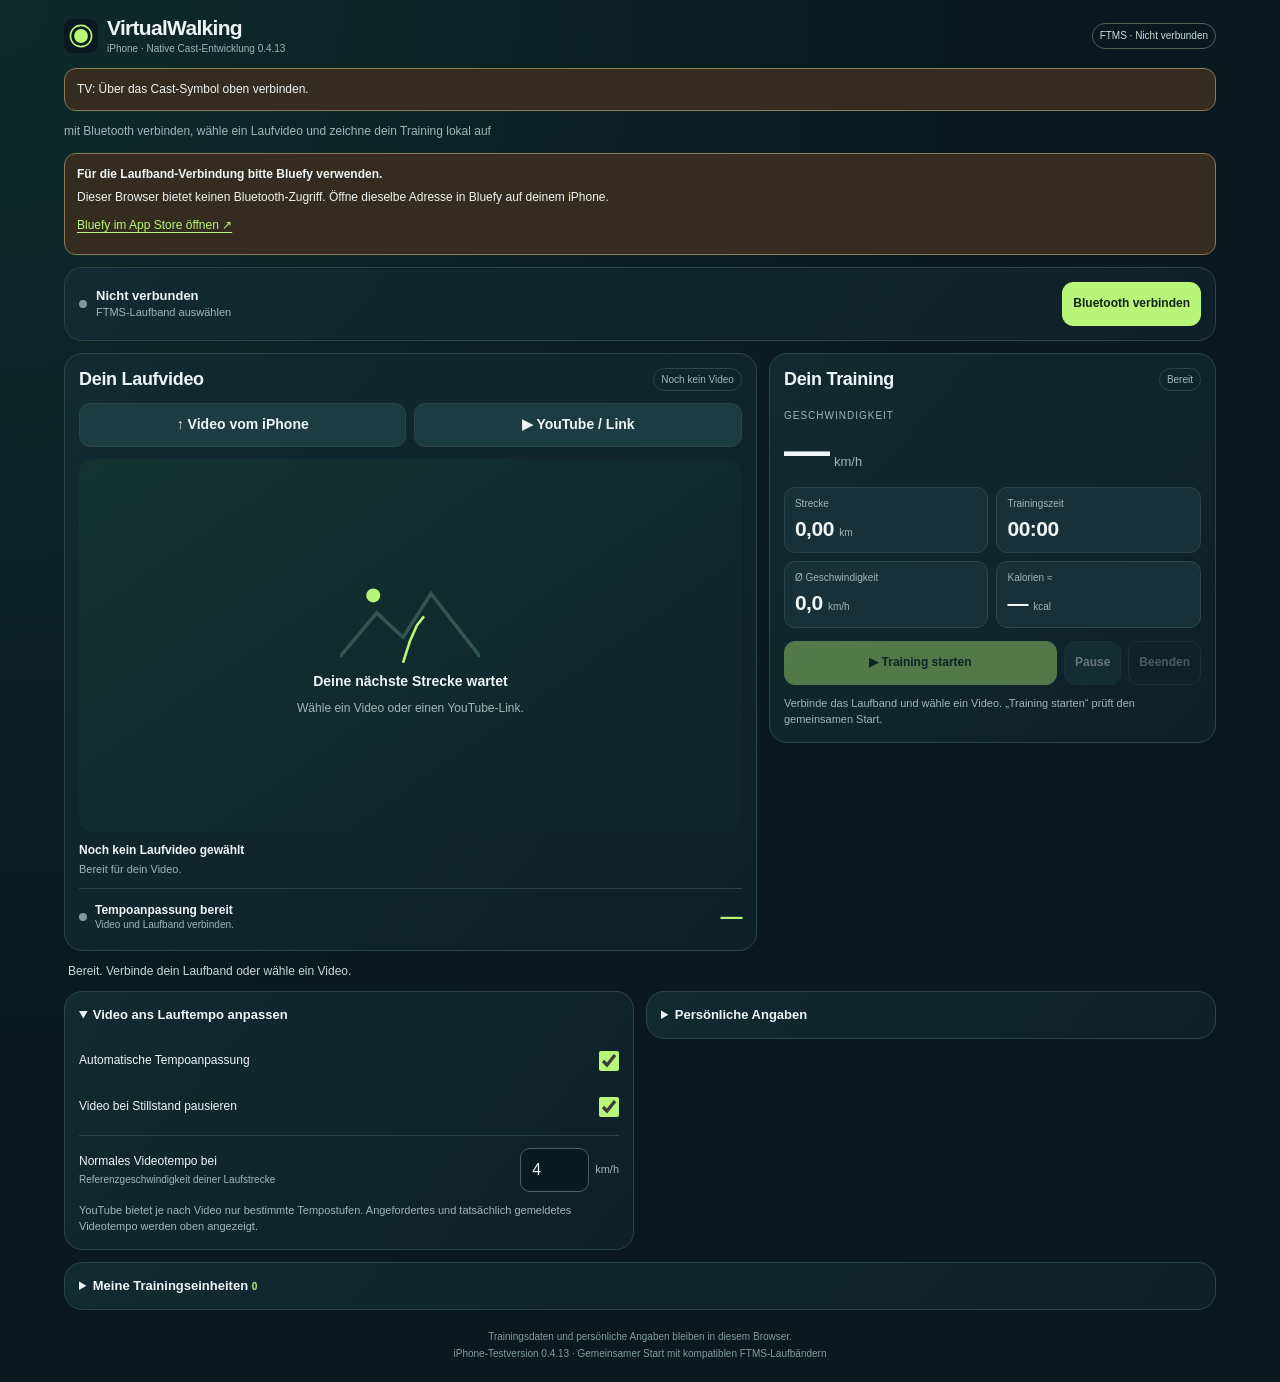
==== commit 435e69b0: "Support advertised BLE write-without-response while requiring FTMS acknowledgements (iPhone 0.4.13)" ====
--- a/VirtualWalking-iPhone-Cast-0.3.0/Web/native.html
+++ b/VirtualWalking-iPhone-Cast-0.3.0/Web/native.html
@@ -7,7 +7,7 @@
   <meta name="description" content="VirtualWalking für iPhone und Cast: FTMS-Laufbanddaten lesen, Laufvideos ans Tempo anpassen und Training lokal aufzeichnen.">
   <meta name="apple-mobile-web-app-title" content="VirtualWalking">
   <meta name="apple-mobile-web-app-capable" content="yes">
-  <title>VirtualWalking iPhone · Testversion 0.4.12</title>
+  <title>VirtualWalking iPhone · Testversion 0.4.13</title>
   <link rel="icon" href="[data-uri]" type="image/svg+xml">
   <style>:root{color-scheme:dark;--bg:#09191f;--panel:#10252c;--panel-2:#173139;--line:#2a454e;--text:#eef5f5;--muted:#a0b5bd;--green:#b9f579;--danger:#ffb3a9;--radius:18px;font-family:ui-sans-serif,-apple-system,BlinkMacSystemFont,"Segoe UI",sans-serif}
 *{box-sizing:border-box}body{margin:0;background:radial-gradient(ellipse at 0 0,#17403770,transparent 58%),var(--bg);color:var(--text);font-size:15px;line-height:1.4;-webkit-text-size-adjust:100%}button,input,select{font:inherit}button,a,label,input,select{-webkit-tap-highlight-color:transparent}button,.button{min-height:44px;padding:10px 13px;border:1px solid var(--line);border-radius:11px;display:inline-flex;align-items:center;justify-content:center;gap:6px;text-align:center;text-decoration:none;color:var(--text);background:var(--panel-2);cursor:pointer;font-size:14px;font-weight:600}button:disabled{opacity:.4;cursor:default}.primary{background:var(--green);color:#102413;border-color:var(--green);font-weight:750}.secondary,.file-button{background:#1d3b43}.quiet{background:transparent;color:var(--muted)}button:hover:not(:disabled),.button:hover{border-color:var(--green)}:focus-visible{outline:2px solid var(--green);outline-offset:3px}a{color:var(--green);text-underline-offset:3px}input,select{min-width:0;min-height:44px;padding:9px 11px;border:1px solid #47616b;border-radius:10px;background:#091b22;color:var(--text);font-size:16px}input::placeholder{color:#8ea6b0}input[type=checkbox]{min-height:0;padding:0;accent-color:var(--green)}[hidden]{display:none!important}.app-shell{max-width:1180px;margin:auto;padding:max(16px,env(safe-area-inset-top)) max(14px,env(safe-area-inset-right)) max(20px,env(safe-area-inset-bottom)) max(14px,env(safe-area-inset-left))}.app-header{display:flex;align-items:center;justify-content:space-between;gap:10px;margin-bottom:10px}.brand{display:flex;align-items:center;gap:9px;min-width:0}.brand strong{display:block;font-size:21px;line-height:1.1;letter-spacing:-.7px}.brand small{display:block;font-size:10px;color:var(--muted);margin-top:3px}.read-badge{font-size:10px;color:#c8dfd3;border:1px solid #466353;border-radius:30px;padding:5px 7px;white-space:nowrap}.intro{color:var(--muted);font-size:12px;max-width:620px;margin:0 0 13px;line-height:1.45}.card{border:1px solid var(--line);border-radius:var(--radius);background:linear-gradient(130deg,#122a31,#0e2027);padding:14px;min-width:0}.connection{display:flex;align-items:center;justify-content:space-between;gap:9px;margin-bottom:12px}.connection-info{display:flex;align-items:center;gap:9px;min-width:0}.connection-info strong{font-size:13px;display:block}.connection-info small{display:block;font-size:11px;color:var(--muted);overflow-wrap:anywhere}.connection-actions{display:flex;gap:7px;flex-shrink:0}.connection-actions button{font-size:12px;padding:9px 10px}.dot{display:inline-block;width:8px;height:8px;border-radius:50%;background:#84999e;flex-shrink:0}.dot.active{background:var(--green);box-shadow:0 0 9px #b9f57955}.main-grid{display:grid;grid-template-columns:minmax(0,1.55fr) minmax(315px,1fr);gap:12px;align-items:start}.section-heading{display:flex;align-items:center;justify-content:space-between;gap:7px;margin-bottom:12px}h1,h2{font-size:18px;margin:0;line-height:1.2;letter-spacing:-.3px}.small-badge{font-size:10px;line-height:1.3;color:var(--muted);border:1px solid var(--line);border-radius:30px;padding:4px 7px;white-space:nowrap}.source-actions{display:grid;grid-template-columns:1fr 1fr;gap:8px;margin-bottom:12px}.video-viewport{aspect-ratio:16/9;min-height:200px;background:#051015;border-radius:12px;overflow:hidden;position:relative}.video-viewport video,.video-viewport #youtube,.video-viewport iframe{width:100%;height:100%;position:absolute;inset:0;object-fit:contain;border:0}.video-placeholder{position:absolute;inset:0;display:flex;align-items:center;justify-content:center;flex-direction:column;gap:8px;background:linear-gradient(145deg,#14332f,#0e232c);padding:12px;text-align:center}.video-placeholder svg{width:140px;height:90px}.video-placeholder strong{font-size:14px}.video-placeholder span{font-size:12px;color:var(--muted)}.video-caption{display:flex;flex-direction:column;gap:3px;padding:10px 0;font-size:12px}.video-caption strong{overflow-wrap:anywhere}.video-caption>span{color:var(--muted);font-size:11px;min-height:16px}.sync-summary{border-top:1px solid var(--line);padding-top:10px;display:flex;align-items:center;gap:8px;min-height:48px}.sync-summary>div{min-width:0;flex:1}.sync-summary strong{display:block;font-size:12px}.sync-summary small{display:block;font-size:10px;color:var(--muted);line-height:1.4}.rate-value{font-size:22px;letter-spacing:-.5px;font-weight:700;color:var(--green);font-variant-numeric:tabular-nums}.link-panel{padding:11px;background:#092027;border:1px solid var(--line);border-radius:12px;margin-bottom:12px}.link-panel>label{display:block;font-size:12px;margin-bottom:7px}.link-panel small{display:block;font-size:11px;margin-top:8px;color:var(--muted)}.link-panel a{font-size:12px;display:inline-block;margin-top:9px}.input-action{display:flex;gap:7px}.input-action input{flex:1;width:100%}.input-action button{flex-shrink:0}.speed-stat{margin:2px 0 10px}.speed-stat>span{font-size:10px;letter-spacing:1px;color:var(--muted)}.speed-stat strong{font-size:46px;line-height:1.15;letter-spacing:-2px;font-weight:750;font-variant-numeric:tabular-nums}.speed-stat small{font-size:13px;margin-left:6px;color:var(--muted)}.stats-grid{display:grid;grid-template-columns:1fr 1fr;gap:8px}.stats-grid>div{min-width:0;background:#173039;border:1px solid #2b454f;border-radius:11px;padding:9px 10px}.stats-grid>div>span{display:block;font-size:10px;color:var(--muted);margin-bottom:3px}.stats-grid strong{font-size:21px;font-weight:700;letter-spacing:-.5px;font-variant-numeric:tabular-nums}.stats-grid small{font-size:10px;font-weight:400;color:var(--muted);letter-spacing:0}.training-actions{display:flex;gap:7px;flex-wrap:wrap;margin-top:13px}.training-actions .primary{flex:1}.training-actions button{padding-inline:10px;font-size:12px}.small-note{font-size:11px;line-height:1.5;color:var(--muted);margin:10px 0 0}.message{font-size:12px;color:#c6d9d5;line-height:1.5;padding:11px 4px;min-height:40px;overflow-wrap:anywhere}.message.error{color:var(--danger)}.details-grid{display:grid;grid-template-columns:1fr 1fr;gap:12px;align-items:start}.settings{padding:0 14px 14px}.settings>summary{cursor:pointer;padding:14px 0;font-size:13px;font-weight:650;list-style-position:inside}.settings:not([open]){padding-bottom:0}.toggle{display:flex;align-items:center;justify-content:space-between;gap:12px;min-height:46px;font-size:12px}.toggle input{width:20px;height:20px;margin:0;flex-shrink:0}.reference{display:flex;align-items:center;justify-content:space-between;gap:10px;border-top:1px solid var(--line);padding-top:12px;margin-top:5px;font-size:12px}.reference>span:first-child{min-width:0}.reference small{display:block;color:var(--muted);font-size:10px;margin-top:3px}.number-unit{display:flex;align-items:center;gap:6px;flex-shrink:0}.number-unit input{width:69px}.number-unit>span{font-size:11px;color:var(--muted)}.profile-grid{display:grid;grid-template-columns:1fr 1fr;gap:10px;margin-top:12px}.profile-grid label{display:flex;flex-direction:column;gap:5px;font-size:12px;color:var(--muted);min-width:0}.profile-grid input,.profile-grid select{width:100%}.history-settings{grid-column:1/-1}.count{font-size:10px;color:var(--green);font-variant-numeric:tabular-nums}.history{max-height:330px;overflow:auto;overscroll-behavior:contain}.history-entry{padding:11px 0;border-bottom:1px solid var(--line);font-size:13px}.history-entry small{display:block;color:var(--muted);font-size:11px;margin-top:3px}.history-actions{display:flex;gap:7px;flex-wrap:wrap;margin-top:12px}.history-actions button{font-size:12px}.notice{padding:12px;border:1px solid #8c7958;background:#342c1e;border-radius:12px;font-size:12px;margin-bottom:12px}.notice p{margin:6px 0}.notice a{display:inline-block;min-height:30px;padding-top:5px}footer{color:#829ba5;font-size:10px;line-height:1.7;padding:18px 0 0;text-align:center}
@@ -26,7 +26,7 @@
 <body>
   <div class="app-shell">
     <header class="app-header">
-      <div class="brand"><img src="[data-uri]" alt="" width="34" height="34"><div><strong>VirtualWalking</strong><small>iPhone · Native Cast-Entwicklung 0.4.12</small></div></div>
+      <div class="brand"><img src="[data-uri]" alt="" width="34" height="34"><div><strong>VirtualWalking</strong><small>iPhone · Native Cast-Entwicklung 0.4.13</small></div></div>
       <span id="controlMode" class="read-badge">FTMS · Lesemodus</span>
     </header>
     <p id="tvStatus" class="notice" role="status">TV: Über das Cast-Symbol oben verbinden.</p>
@@ -106,7 +106,7 @@
         <div class="history-actions"><button id="export" class="secondary" type="button">CSV exportieren</button><button id="clearHistory" class="quiet" type="button">Historie löschen</button></div>
       </details>
     </div>
-    <footer>Trainingsdaten und persönliche Angaben bleiben in diesem Browser.<br>iPhone-Testversion 0.4.12 · Gemeinsamer Start mit kompatiblen FTMS-Laufbändern</footer>
+    <footer>Trainingsdaten und persönliche Angaben bleiben in diesem Browser.<br>iPhone-Testversion 0.4.13 · Gemeinsamer Start mit kompatiblen FTMS-Laufbändern</footer>
   </div>
 <script>
 'use strict';
@@ -202,8 +202,9 @@
      stage='Schreibzugriff';
      // Prefer the compatibility API when a browser supplies it. Use one writer
      // for the connection; never try another writer after an ambiguous failure.
-     const writer=typeof point.writeValue==='function'?'writeValue':typeof point.writeValueWithResponse==='function'?'writeValueWithResponse':null;
-     if(!writer)throw Error('Der Browser stellt für den FTMS-Steuerkanal keine bestätigte Schreibfunktion bereit.');
+     const confirmedWriter=typeof point.writeValue==='function'?'writeValue':typeof point.writeValueWithResponse==='function'?'writeValueWithResponse':null;
+     const writer=point.properties?.write!==false&&confirmedWriter?confirmedWriter:point.properties?.writeWithoutResponse===true&&typeof point.writeValueWithoutResponse==='function'?'writeValueWithoutResponse':null;
+     if(!writer)throw Error('Der FTMS-Steuerkanal bietet keinen nutzbaren Schreibmodus (Write: '+String(point.properties?.write)+', WriteWithoutResponse: '+String(point.properties?.writeWithoutResponse)+').');
      // Property flags alone cannot prove that the connection works. Require
      // notification setup, then an actual FTMS response to Request Control.
      stage='Steuerantworten abonnieren';
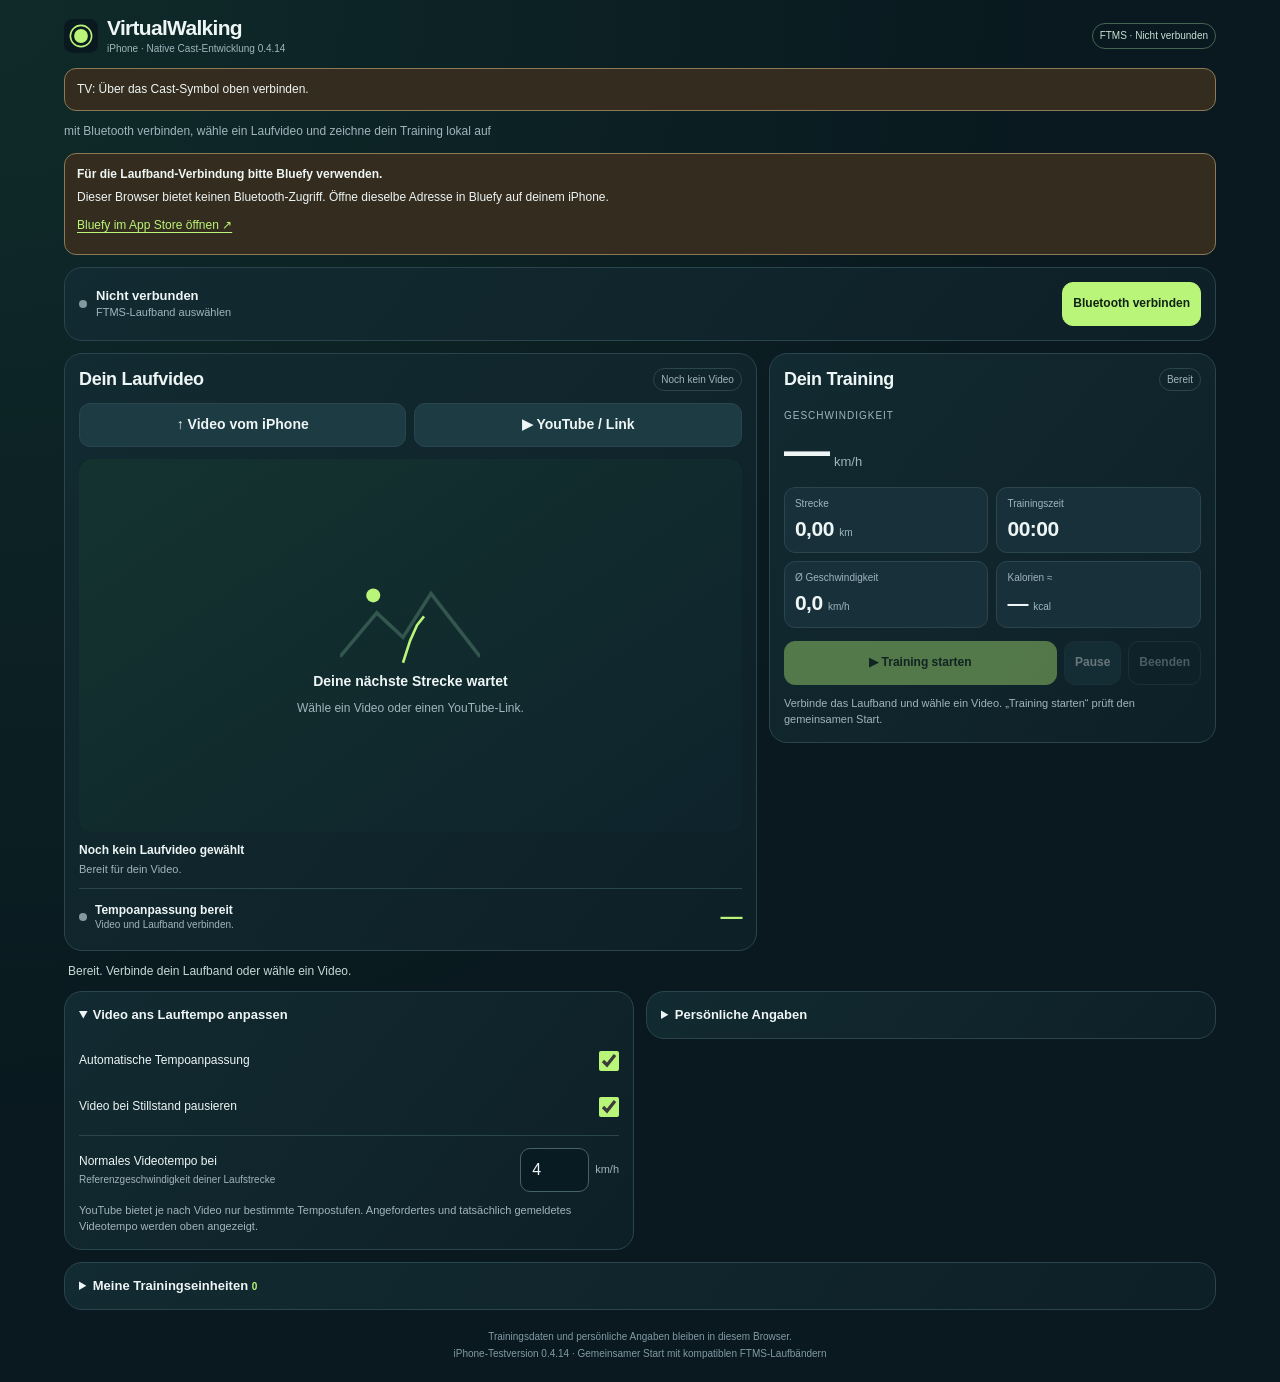
==== commit ac5f7327: "Fix numeric BLE capability flags and foreground TV playback (iPhone 0.4.14 / TV 0.1.5)" ====
--- a/VirtualWalking-iPhone-Cast-0.3.0/Web/native.html
+++ b/VirtualWalking-iPhone-Cast-0.3.0/Web/native.html
@@ -7,7 +7,7 @@
   <meta name="description" content="VirtualWalking für iPhone und Cast: FTMS-Laufbanddaten lesen, Laufvideos ans Tempo anpassen und Training lokal aufzeichnen.">
   <meta name="apple-mobile-web-app-title" content="VirtualWalking">
   <meta name="apple-mobile-web-app-capable" content="yes">
-  <title>VirtualWalking iPhone · Testversion 0.4.13</title>
+  <title>VirtualWalking iPhone · Testversion 0.4.14</title>
   <link rel="icon" href="[data-uri]" type="image/svg+xml">
   <style>:root{color-scheme:dark;--bg:#09191f;--panel:#10252c;--panel-2:#173139;--line:#2a454e;--text:#eef5f5;--muted:#a0b5bd;--green:#b9f579;--danger:#ffb3a9;--radius:18px;font-family:ui-sans-serif,-apple-system,BlinkMacSystemFont,"Segoe UI",sans-serif}
 *{box-sizing:border-box}body{margin:0;background:radial-gradient(ellipse at 0 0,#17403770,transparent 58%),var(--bg);color:var(--text);font-size:15px;line-height:1.4;-webkit-text-size-adjust:100%}button,input,select{font:inherit}button,a,label,input,select{-webkit-tap-highlight-color:transparent}button,.button{min-height:44px;padding:10px 13px;border:1px solid var(--line);border-radius:11px;display:inline-flex;align-items:center;justify-content:center;gap:6px;text-align:center;text-decoration:none;color:var(--text);background:var(--panel-2);cursor:pointer;font-size:14px;font-weight:600}button:disabled{opacity:.4;cursor:default}.primary{background:var(--green);color:#102413;border-color:var(--green);font-weight:750}.secondary,.file-button{background:#1d3b43}.quiet{background:transparent;color:var(--muted)}button:hover:not(:disabled),.button:hover{border-color:var(--green)}:focus-visible{outline:2px solid var(--green);outline-offset:3px}a{color:var(--green);text-underline-offset:3px}input,select{min-width:0;min-height:44px;padding:9px 11px;border:1px solid #47616b;border-radius:10px;background:#091b22;color:var(--text);font-size:16px}input::placeholder{color:#8ea6b0}input[type=checkbox]{min-height:0;padding:0;accent-color:var(--green)}[hidden]{display:none!important}.app-shell{max-width:1180px;margin:auto;padding:max(16px,env(safe-area-inset-top)) max(14px,env(safe-area-inset-right)) max(20px,env(safe-area-inset-bottom)) max(14px,env(safe-area-inset-left))}.app-header{display:flex;align-items:center;justify-content:space-between;gap:10px;margin-bottom:10px}.brand{display:flex;align-items:center;gap:9px;min-width:0}.brand strong{display:block;font-size:21px;line-height:1.1;letter-spacing:-.7px}.brand small{display:block;font-size:10px;color:var(--muted);margin-top:3px}.read-badge{font-size:10px;color:#c8dfd3;border:1px solid #466353;border-radius:30px;padding:5px 7px;white-space:nowrap}.intro{color:var(--muted);font-size:12px;max-width:620px;margin:0 0 13px;line-height:1.45}.card{border:1px solid var(--line);border-radius:var(--radius);background:linear-gradient(130deg,#122a31,#0e2027);padding:14px;min-width:0}.connection{display:flex;align-items:center;justify-content:space-between;gap:9px;margin-bottom:12px}.connection-info{display:flex;align-items:center;gap:9px;min-width:0}.connection-info strong{font-size:13px;display:block}.connection-info small{display:block;font-size:11px;color:var(--muted);overflow-wrap:anywhere}.connection-actions{display:flex;gap:7px;flex-shrink:0}.connection-actions button{font-size:12px;padding:9px 10px}.dot{display:inline-block;width:8px;height:8px;border-radius:50%;background:#84999e;flex-shrink:0}.dot.active{background:var(--green);box-shadow:0 0 9px #b9f57955}.main-grid{display:grid;grid-template-columns:minmax(0,1.55fr) minmax(315px,1fr);gap:12px;align-items:start}.section-heading{display:flex;align-items:center;justify-content:space-between;gap:7px;margin-bottom:12px}h1,h2{font-size:18px;margin:0;line-height:1.2;letter-spacing:-.3px}.small-badge{font-size:10px;line-height:1.3;color:var(--muted);border:1px solid var(--line);border-radius:30px;padding:4px 7px;white-space:nowrap}.source-actions{display:grid;grid-template-columns:1fr 1fr;gap:8px;margin-bottom:12px}.video-viewport{aspect-ratio:16/9;min-height:200px;background:#051015;border-radius:12px;overflow:hidden;position:relative}.video-viewport video,.video-viewport #youtube,.video-viewport iframe{width:100%;height:100%;position:absolute;inset:0;object-fit:contain;border:0}.video-placeholder{position:absolute;inset:0;display:flex;align-items:center;justify-content:center;flex-direction:column;gap:8px;background:linear-gradient(145deg,#14332f,#0e232c);padding:12px;text-align:center}.video-placeholder svg{width:140px;height:90px}.video-placeholder strong{font-size:14px}.video-placeholder span{font-size:12px;color:var(--muted)}.video-caption{display:flex;flex-direction:column;gap:3px;padding:10px 0;font-size:12px}.video-caption strong{overflow-wrap:anywhere}.video-caption>span{color:var(--muted);font-size:11px;min-height:16px}.sync-summary{border-top:1px solid var(--line);padding-top:10px;display:flex;align-items:center;gap:8px;min-height:48px}.sync-summary>div{min-width:0;flex:1}.sync-summary strong{display:block;font-size:12px}.sync-summary small{display:block;font-size:10px;color:var(--muted);line-height:1.4}.rate-value{font-size:22px;letter-spacing:-.5px;font-weight:700;color:var(--green);font-variant-numeric:tabular-nums}.link-panel{padding:11px;background:#092027;border:1px solid var(--line);border-radius:12px;margin-bottom:12px}.link-panel>label{display:block;font-size:12px;margin-bottom:7px}.link-panel small{display:block;font-size:11px;margin-top:8px;color:var(--muted)}.link-panel a{font-size:12px;display:inline-block;margin-top:9px}.input-action{display:flex;gap:7px}.input-action input{flex:1;width:100%}.input-action button{flex-shrink:0}.speed-stat{margin:2px 0 10px}.speed-stat>span{font-size:10px;letter-spacing:1px;color:var(--muted)}.speed-stat strong{font-size:46px;line-height:1.15;letter-spacing:-2px;font-weight:750;font-variant-numeric:tabular-nums}.speed-stat small{font-size:13px;margin-left:6px;color:var(--muted)}.stats-grid{display:grid;grid-template-columns:1fr 1fr;gap:8px}.stats-grid>div{min-width:0;background:#173039;border:1px solid #2b454f;border-radius:11px;padding:9px 10px}.stats-grid>div>span{display:block;font-size:10px;color:var(--muted);margin-bottom:3px}.stats-grid strong{font-size:21px;font-weight:700;letter-spacing:-.5px;font-variant-numeric:tabular-nums}.stats-grid small{font-size:10px;font-weight:400;color:var(--muted);letter-spacing:0}.training-actions{display:flex;gap:7px;flex-wrap:wrap;margin-top:13px}.training-actions .primary{flex:1}.training-actions button{padding-inline:10px;font-size:12px}.small-note{font-size:11px;line-height:1.5;color:var(--muted);margin:10px 0 0}.message{font-size:12px;color:#c6d9d5;line-height:1.5;padding:11px 4px;min-height:40px;overflow-wrap:anywhere}.message.error{color:var(--danger)}.details-grid{display:grid;grid-template-columns:1fr 1fr;gap:12px;align-items:start}.settings{padding:0 14px 14px}.settings>summary{cursor:pointer;padding:14px 0;font-size:13px;font-weight:650;list-style-position:inside}.settings:not([open]){padding-bottom:0}.toggle{display:flex;align-items:center;justify-content:space-between;gap:12px;min-height:46px;font-size:12px}.toggle input{width:20px;height:20px;margin:0;flex-shrink:0}.reference{display:flex;align-items:center;justify-content:space-between;gap:10px;border-top:1px solid var(--line);padding-top:12px;margin-top:5px;font-size:12px}.reference>span:first-child{min-width:0}.reference small{display:block;color:var(--muted);font-size:10px;margin-top:3px}.number-unit{display:flex;align-items:center;gap:6px;flex-shrink:0}.number-unit input{width:69px}.number-unit>span{font-size:11px;color:var(--muted)}.profile-grid{display:grid;grid-template-columns:1fr 1fr;gap:10px;margin-top:12px}.profile-grid label{display:flex;flex-direction:column;gap:5px;font-size:12px;color:var(--muted);min-width:0}.profile-grid input,.profile-grid select{width:100%}.history-settings{grid-column:1/-1}.count{font-size:10px;color:var(--green);font-variant-numeric:tabular-nums}.history{max-height:330px;overflow:auto;overscroll-behavior:contain}.history-entry{padding:11px 0;border-bottom:1px solid var(--line);font-size:13px}.history-entry small{display:block;color:var(--muted);font-size:11px;margin-top:3px}.history-actions{display:flex;gap:7px;flex-wrap:wrap;margin-top:12px}.history-actions button{font-size:12px}.notice{padding:12px;border:1px solid #8c7958;background:#342c1e;border-radius:12px;font-size:12px;margin-bottom:12px}.notice p{margin:6px 0}.notice a{display:inline-block;min-height:30px;padding-top:5px}footer{color:#829ba5;font-size:10px;line-height:1.7;padding:18px 0 0;text-align:center}
@@ -26,7 +26,7 @@
 <body>
   <div class="app-shell">
     <header class="app-header">
-      <div class="brand"><img src="[data-uri]" alt="" width="34" height="34"><div><strong>VirtualWalking</strong><small>iPhone · Native Cast-Entwicklung 0.4.13</small></div></div>
+      <div class="brand"><img src="[data-uri]" alt="" width="34" height="34"><div><strong>VirtualWalking</strong><small>iPhone · Native Cast-Entwicklung 0.4.14</small></div></div>
       <span id="controlMode" class="read-badge">FTMS · Lesemodus</span>
     </header>
     <p id="tvStatus" class="notice" role="status">TV: Über das Cast-Symbol oben verbinden.</p>
@@ -106,7 +106,7 @@
         <div class="history-actions"><button id="export" class="secondary" type="button">CSV exportieren</button><button id="clearHistory" class="quiet" type="button">Historie löschen</button></div>
       </details>
     </div>
-    <footer>Trainingsdaten und persönliche Angaben bleiben in diesem Browser.<br>iPhone-Testversion 0.4.13 · Gemeinsamer Start mit kompatiblen FTMS-Laufbändern</footer>
+    <footer>Trainingsdaten und persönliche Angaben bleiben in diesem Browser.<br>iPhone-Testversion 0.4.14 · Gemeinsamer Start mit kompatiblen FTMS-Laufbändern</footer>
   </div>
 <script>
 'use strict';
@@ -408,7 +408,7 @@
    this.onChange();
   }
   matches(){return this.connected&&!!this.source&&this.state?.playerVideoId===this.source;}
-  fresh(){return this.matches()&&!this.suspended&&this.state?.playerReady===true&&this.now()-this.receivedAt<5000&&this.state?.feedbackAgeMs>=0&&this.state.feedbackAgeMs<5000;}
+  fresh(){return this.matches()&&!this.suspended&&this.state?.foreground!==false&&this.state?.playerReady===true&&this.now()-this.receivedAt<5000&&this.state?.feedbackAgeMs>=0&&this.state.feedbackAgeMs<5000;}
   get playing(){return this.fresh()&&this.state?.playerState===1;}
   get rate(){return this.fresh()&&Number.isFinite(this.state?.actualRate)?this.state.actualRate:null;}
   async poll(){
@@ -445,10 +445,11 @@
     this.check(signal,epoch);
     const status=await this.readStatus();this.check(signal,epoch);this.accept(status);
     if(status.playerError)throw Error('YouTube-Fehler '+status.playerError);
+    if(status.foregroundError)throw Error(status.foregroundError);
     if(this.fresh()&&predicate(status))return;
     await new Promise(resolve=>setTimeout(resolve,200));
    }
-   throw Error('Der TV hat die Wiedergabe nicht bestätigt.');
+   throw Error(this.state?.foreground===false?'Der TV-Empfänger läuft noch im Hintergrund. Bitte die App am TV öffnen und ‚Über anderen Apps einblenden‘ erlauben.':'Der TV hat die Wiedergabe nicht bestätigt.');
   }
   async prepare(signal){
    if(!this.source)throw Error('Bitte ein YouTube-Laufvideo wählen.');
@@ -520,7 +521,7 @@
  const tv=window.VirtualWalkingNative?new (window.VirtualWalkingCast.RoutedController||window.VirtualWalkingCast.CastController)({rpc:window.VirtualWalkingNative.rpc,onChange:()=>{renderTV();}}):null;
  function renderTV(){
   const node=$('tvStatus');if(!node||!tv)return;
-  if(tv.receiver?.selected&&tv.route===tv.receiver){node.textContent=!tv.connected?'TV: '+tv.device+' nicht erreichbar. '+(tv.transportError||'Über „TV verbinden“ die Direktverbindung prüfen.'):!tv.matches()?'Verbunden: '+tv.device+' · „Training starten“ sendet das ausgewählte YouTube-Video.':!tv.fresh()?'TV: Warte auf aktuelle Rückmeldung.':'TV: '+tv.device+' · '+(tv.playing?'Wiedergabe':'Pausiert / bereit')+' · '+rateLabel(tv.rate);return;}
+  if(tv.receiver?.selected&&tv.route===tv.receiver){node.textContent=!tv.connected?'TV: '+tv.device+' nicht erreichbar. '+(tv.transportError||'Über „TV verbinden“ die Direktverbindung prüfen.'):tv.receiver.state?.foreground===false?'TV: '+tv.device+' · App läuft im Hintergrund. '+(tv.receiver.state.foregroundError||'„Training starten“ öffnet den TV-Empfänger.'):!tv.matches()?'Verbunden: '+tv.device+' · „Training starten“ sendet das ausgewählte YouTube-Video.':!tv.fresh()?'TV: Warte auf aktuelle Rückmeldung.':'TV: '+tv.device+' · '+(tv.playing?'Wiedergabe':'Pausiert / bereit')+' · '+rateLabel(tv.rate);return;}
   node.textContent=!tv.active?'TV: Über das Cast-Symbol oben verbinden.':!tv.connected?'TV: Nicht verbunden. Bitte über das Cast-Symbol erneut verbinden.':!tv.matches()?'Verbunden: '+tv.device+' · Bitte dasselbe YouTube-Video am TV öffnen.':!tv.fresh()?'TV: Warte auf aktuelle Rückmeldung.':'TV: '+tv.device+' · '+(tv.playing?'Wiedergabe':'Pausiert / bereit')+' · '+rateLabel(tv.rate);
  }
  window.addEventListener('vw-native',event=>{
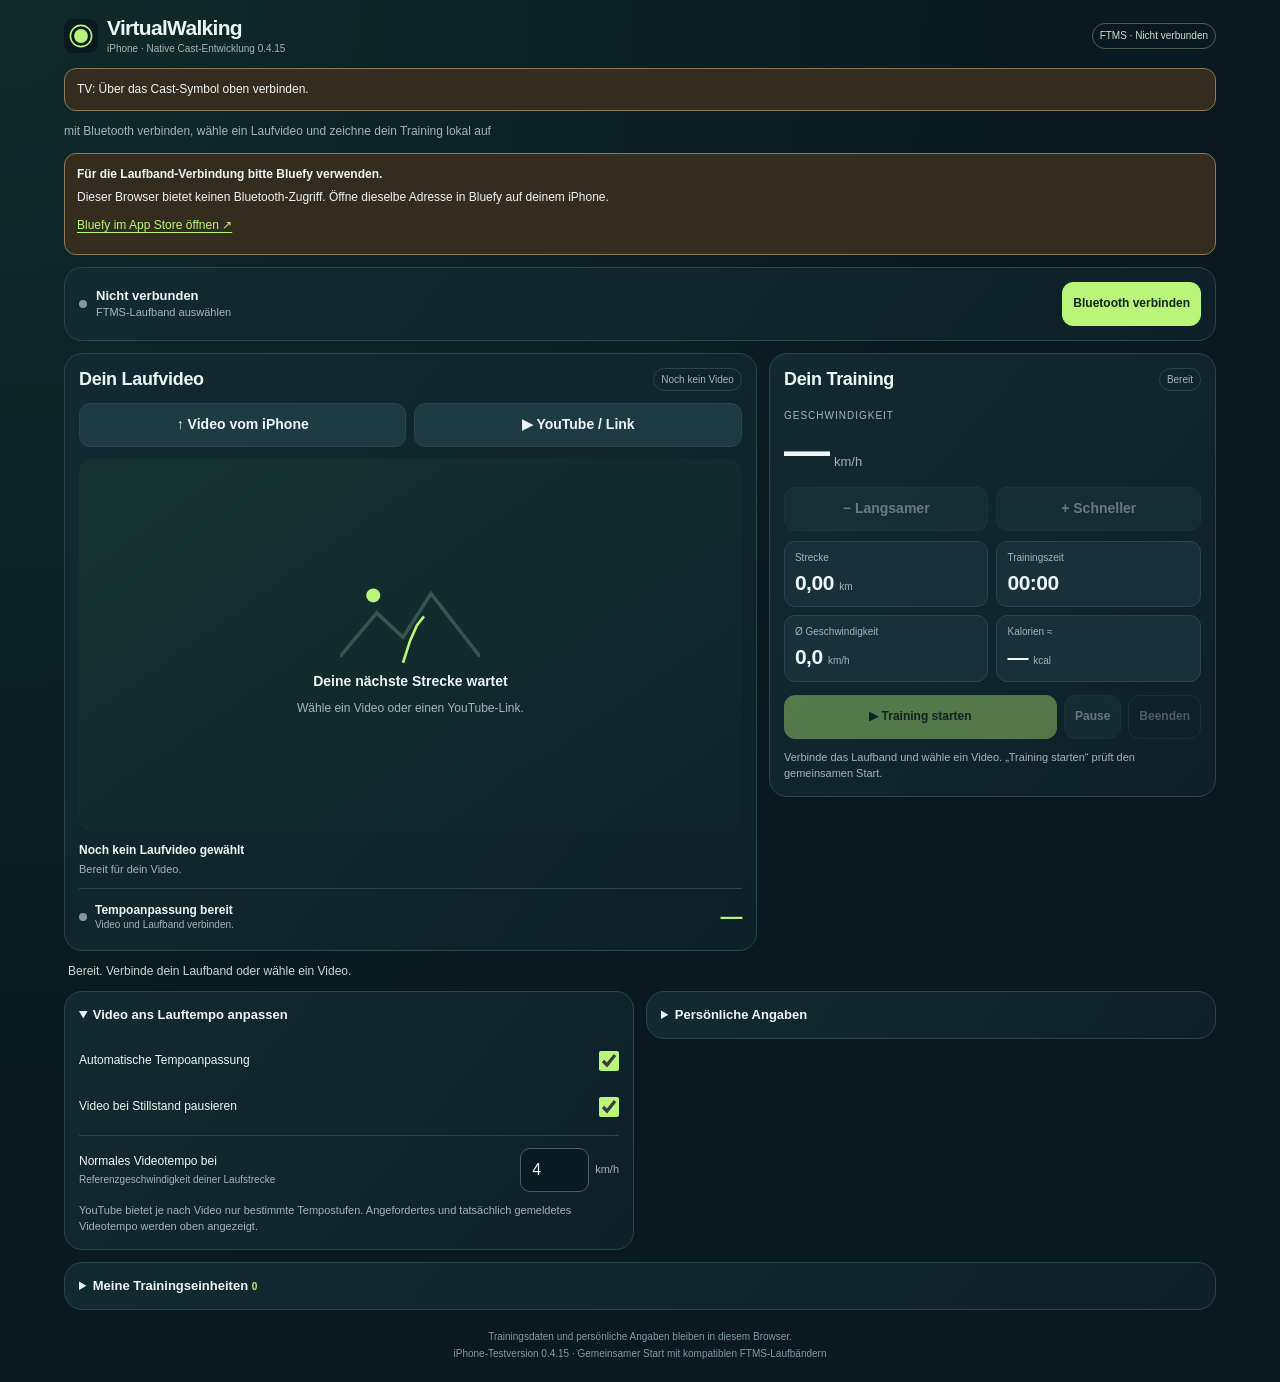
==== commit 5810b3b4: "Add bounded treadmill speed buttons and set TV rate before playback (iPhone 0.4.15)" ====
--- a/VirtualWalking-iPhone-Cast-0.3.0/Web/native.html
+++ b/VirtualWalking-iPhone-Cast-0.3.0/Web/native.html
@@ -7,12 +7,13 @@
   <meta name="description" content="VirtualWalking für iPhone und Cast: FTMS-Laufbanddaten lesen, Laufvideos ans Tempo anpassen und Training lokal aufzeichnen.">
   <meta name="apple-mobile-web-app-title" content="VirtualWalking">
   <meta name="apple-mobile-web-app-capable" content="yes">
-  <title>VirtualWalking iPhone · Testversion 0.4.14</title>
+  <title>VirtualWalking iPhone · Testversion 0.4.15</title>
   <link rel="icon" href="[data-uri]" type="image/svg+xml">
   <style>:root{color-scheme:dark;--bg:#09191f;--panel:#10252c;--panel-2:#173139;--line:#2a454e;--text:#eef5f5;--muted:#a0b5bd;--green:#b9f579;--danger:#ffb3a9;--radius:18px;font-family:ui-sans-serif,-apple-system,BlinkMacSystemFont,"Segoe UI",sans-serif}
 *{box-sizing:border-box}body{margin:0;background:radial-gradient(ellipse at 0 0,#17403770,transparent 58%),var(--bg);color:var(--text);font-size:15px;line-height:1.4;-webkit-text-size-adjust:100%}button,input,select{font:inherit}button,a,label,input,select{-webkit-tap-highlight-color:transparent}button,.button{min-height:44px;padding:10px 13px;border:1px solid var(--line);border-radius:11px;display:inline-flex;align-items:center;justify-content:center;gap:6px;text-align:center;text-decoration:none;color:var(--text);background:var(--panel-2);cursor:pointer;font-size:14px;font-weight:600}button:disabled{opacity:.4;cursor:default}.primary{background:var(--green);color:#102413;border-color:var(--green);font-weight:750}.secondary,.file-button{background:#1d3b43}.quiet{background:transparent;color:var(--muted)}button:hover:not(:disabled),.button:hover{border-color:var(--green)}:focus-visible{outline:2px solid var(--green);outline-offset:3px}a{color:var(--green);text-underline-offset:3px}input,select{min-width:0;min-height:44px;padding:9px 11px;border:1px solid #47616b;border-radius:10px;background:#091b22;color:var(--text);font-size:16px}input::placeholder{color:#8ea6b0}input[type=checkbox]{min-height:0;padding:0;accent-color:var(--green)}[hidden]{display:none!important}.app-shell{max-width:1180px;margin:auto;padding:max(16px,env(safe-area-inset-top)) max(14px,env(safe-area-inset-right)) max(20px,env(safe-area-inset-bottom)) max(14px,env(safe-area-inset-left))}.app-header{display:flex;align-items:center;justify-content:space-between;gap:10px;margin-bottom:10px}.brand{display:flex;align-items:center;gap:9px;min-width:0}.brand strong{display:block;font-size:21px;line-height:1.1;letter-spacing:-.7px}.brand small{display:block;font-size:10px;color:var(--muted);margin-top:3px}.read-badge{font-size:10px;color:#c8dfd3;border:1px solid #466353;border-radius:30px;padding:5px 7px;white-space:nowrap}.intro{color:var(--muted);font-size:12px;max-width:620px;margin:0 0 13px;line-height:1.45}.card{border:1px solid var(--line);border-radius:var(--radius);background:linear-gradient(130deg,#122a31,#0e2027);padding:14px;min-width:0}.connection{display:flex;align-items:center;justify-content:space-between;gap:9px;margin-bottom:12px}.connection-info{display:flex;align-items:center;gap:9px;min-width:0}.connection-info strong{font-size:13px;display:block}.connection-info small{display:block;font-size:11px;color:var(--muted);overflow-wrap:anywhere}.connection-actions{display:flex;gap:7px;flex-shrink:0}.connection-actions button{font-size:12px;padding:9px 10px}.dot{display:inline-block;width:8px;height:8px;border-radius:50%;background:#84999e;flex-shrink:0}.dot.active{background:var(--green);box-shadow:0 0 9px #b9f57955}.main-grid{display:grid;grid-template-columns:minmax(0,1.55fr) minmax(315px,1fr);gap:12px;align-items:start}.section-heading{display:flex;align-items:center;justify-content:space-between;gap:7px;margin-bottom:12px}h1,h2{font-size:18px;margin:0;line-height:1.2;letter-spacing:-.3px}.small-badge{font-size:10px;line-height:1.3;color:var(--muted);border:1px solid var(--line);border-radius:30px;padding:4px 7px;white-space:nowrap}.source-actions{display:grid;grid-template-columns:1fr 1fr;gap:8px;margin-bottom:12px}.video-viewport{aspect-ratio:16/9;min-height:200px;background:#051015;border-radius:12px;overflow:hidden;position:relative}.video-viewport video,.video-viewport #youtube,.video-viewport iframe{width:100%;height:100%;position:absolute;inset:0;object-fit:contain;border:0}.video-placeholder{position:absolute;inset:0;display:flex;align-items:center;justify-content:center;flex-direction:column;gap:8px;background:linear-gradient(145deg,#14332f,#0e232c);padding:12px;text-align:center}.video-placeholder svg{width:140px;height:90px}.video-placeholder strong{font-size:14px}.video-placeholder span{font-size:12px;color:var(--muted)}.video-caption{display:flex;flex-direction:column;gap:3px;padding:10px 0;font-size:12px}.video-caption strong{overflow-wrap:anywhere}.video-caption>span{color:var(--muted);font-size:11px;min-height:16px}.sync-summary{border-top:1px solid var(--line);padding-top:10px;display:flex;align-items:center;gap:8px;min-height:48px}.sync-summary>div{min-width:0;flex:1}.sync-summary strong{display:block;font-size:12px}.sync-summary small{display:block;font-size:10px;color:var(--muted);line-height:1.4}.rate-value{font-size:22px;letter-spacing:-.5px;font-weight:700;color:var(--green);font-variant-numeric:tabular-nums}.link-panel{padding:11px;background:#092027;border:1px solid var(--line);border-radius:12px;margin-bottom:12px}.link-panel>label{display:block;font-size:12px;margin-bottom:7px}.link-panel small{display:block;font-size:11px;margin-top:8px;color:var(--muted)}.link-panel a{font-size:12px;display:inline-block;margin-top:9px}.input-action{display:flex;gap:7px}.input-action input{flex:1;width:100%}.input-action button{flex-shrink:0}.speed-stat{margin:2px 0 10px}.speed-stat>span{font-size:10px;letter-spacing:1px;color:var(--muted)}.speed-stat strong{font-size:46px;line-height:1.15;letter-spacing:-2px;font-weight:750;font-variant-numeric:tabular-nums}.speed-stat small{font-size:13px;margin-left:6px;color:var(--muted)}.stats-grid{display:grid;grid-template-columns:1fr 1fr;gap:8px}.stats-grid>div{min-width:0;background:#173039;border:1px solid #2b454f;border-radius:11px;padding:9px 10px}.stats-grid>div>span{display:block;font-size:10px;color:var(--muted);margin-bottom:3px}.stats-grid strong{font-size:21px;font-weight:700;letter-spacing:-.5px;font-variant-numeric:tabular-nums}.stats-grid small{font-size:10px;font-weight:400;color:var(--muted);letter-spacing:0}.training-actions{display:flex;gap:7px;flex-wrap:wrap;margin-top:13px}.training-actions .primary{flex:1}.training-actions button{padding-inline:10px;font-size:12px}.small-note{font-size:11px;line-height:1.5;color:var(--muted);margin:10px 0 0}.message{font-size:12px;color:#c6d9d5;line-height:1.5;padding:11px 4px;min-height:40px;overflow-wrap:anywhere}.message.error{color:var(--danger)}.details-grid{display:grid;grid-template-columns:1fr 1fr;gap:12px;align-items:start}.settings{padding:0 14px 14px}.settings>summary{cursor:pointer;padding:14px 0;font-size:13px;font-weight:650;list-style-position:inside}.settings:not([open]){padding-bottom:0}.toggle{display:flex;align-items:center;justify-content:space-between;gap:12px;min-height:46px;font-size:12px}.toggle input{width:20px;height:20px;margin:0;flex-shrink:0}.reference{display:flex;align-items:center;justify-content:space-between;gap:10px;border-top:1px solid var(--line);padding-top:12px;margin-top:5px;font-size:12px}.reference>span:first-child{min-width:0}.reference small{display:block;color:var(--muted);font-size:10px;margin-top:3px}.number-unit{display:flex;align-items:center;gap:6px;flex-shrink:0}.number-unit input{width:69px}.number-unit>span{font-size:11px;color:var(--muted)}.profile-grid{display:grid;grid-template-columns:1fr 1fr;gap:10px;margin-top:12px}.profile-grid label{display:flex;flex-direction:column;gap:5px;font-size:12px;color:var(--muted);min-width:0}.profile-grid input,.profile-grid select{width:100%}.history-settings{grid-column:1/-1}.count{font-size:10px;color:var(--green);font-variant-numeric:tabular-nums}.history{max-height:330px;overflow:auto;overscroll-behavior:contain}.history-entry{padding:11px 0;border-bottom:1px solid var(--line);font-size:13px}.history-entry small{display:block;color:var(--muted);font-size:11px;margin-top:3px}.history-actions{display:flex;gap:7px;flex-wrap:wrap;margin-top:12px}.history-actions button{font-size:12px}.notice{padding:12px;border:1px solid #8c7958;background:#342c1e;border-radius:12px;font-size:12px;margin-bottom:12px}.notice p{margin:6px 0}.notice a{display:inline-block;min-height:30px;padding-top:5px}footer{color:#829ba5;font-size:10px;line-height:1.7;padding:18px 0 0;text-align:center}
 .video-viewport{width:100%}
 .control-issue{overflow-wrap:anywhere;color:var(--danger)}
+.speed-actions{display:grid;grid-template-columns:1fr 1fr;gap:8px;margin:0 0 10px}.speed-actions button{min-height:44px;padding-inline:8px}
 .link-panel .youtube-search{display:flex;align-items:center;min-height:44px;margin:0;font-size:13px}.link-help{font-size:12px;line-height:1.6;color:var(--muted);margin:4px 0 11px}.link-help strong{color:var(--text)}.link-paste{width:100%}.link-feedback{font-size:11px;line-height:1.5;color:var(--muted);margin:8px 0 14px}.link-feedback.error{color:var(--danger)}
 @media(max-width:720px){.main-grid,.details-grid{grid-template-columns:minmax(0,1fr)}.app-shell{max-width:520px}.card{padding:12px}.settings{padding:0 12px 12px}.settings:not([open]){padding-bottom:0}.connection{padding:11px 12px}.section-heading{margin-bottom:9px}.source-actions{margin-bottom:10px;gap:7px}.source-actions button,.source-actions .button{font-size:12px;padding-inline:8px}.video-caption{padding-block:8px}.training-card .section-heading{margin-bottom:5px}.training-card{padding-top:11px}.speed-stat{margin-bottom:8px}.speed-stat strong{font-size:40px}.stats-grid strong{font-size:20px}.training-actions{margin-top:10px}.details-grid{gap:10px}.video-placeholder svg{width:112px;height:65px}.connection-actions button{font-size:11px}.connection-actions{gap:5px}.brand strong{font-size:20px}.read-badge{font-size:9px;padding-inline:6px}.training-actions .primary{flex:1 1 135px}}
 @media(max-width:360px){.read-badge{display:none}.connection{flex-wrap:wrap}.connection-actions{width:100%}.connection-actions .primary{flex:1}.stats-grid strong{font-size:18px}.source-actions{grid-template-columns:1fr}}
@@ -26,7 +27,7 @@
 <body>
   <div class="app-shell">
     <header class="app-header">
-      <div class="brand"><img src="[data-uri]" alt="" width="34" height="34"><div><strong>VirtualWalking</strong><small>iPhone · Native Cast-Entwicklung 0.4.14</small></div></div>
+      <div class="brand"><img src="[data-uri]" alt="" width="34" height="34"><div><strong>VirtualWalking</strong><small>iPhone · Native Cast-Entwicklung 0.4.15</small></div></div>
       <span id="controlMode" class="read-badge">FTMS · Lesemodus</span>
     </header>
     <p id="tvStatus" class="notice" role="status">TV: Über das Cast-Symbol oben verbinden.</p>
@@ -71,6 +72,8 @@
       <section class="training-card card" aria-labelledby="trainingHeading">
         <div class="section-heading"><h2 id="trainingHeading">Dein Training</h2><span id="trainingStatus" class="small-badge">Bereit</span></div>
         <div class="speed-stat"><span>GESCHWINDIGKEIT</span><div><strong id="speed">—</strong><small>km/h</small></div></div>
+        <div class="speed-actions"><button id="speedDown" class="secondary" type="button" aria-label="Laufbandgeschwindigkeit senken" disabled>− Langsamer</button><button id="speedUp" class="secondary" type="button" aria-label="Laufbandgeschwindigkeit erhöhen" disabled>+ Schneller</button></div>
+        <p id="speedControlStatus" class="small-note" role="status" hidden></p>
         <div class="stats-grid">
           <div><span>Strecke</span><strong id="distance">0,00 <small>km</small></strong></div>
           <div><span>Trainingszeit</span><strong id="duration">00:00</strong></div>
@@ -106,7 +109,7 @@
         <div class="history-actions"><button id="export" class="secondary" type="button">CSV exportieren</button><button id="clearHistory" class="quiet" type="button">Historie löschen</button></div>
       </details>
     </div>
-    <footer>Trainingsdaten und persönliche Angaben bleiben in diesem Browser.<br>iPhone-Testversion 0.4.14 · Gemeinsamer Start mit kompatiblen FTMS-Laufbändern</footer>
+    <footer>Trainingsdaten und persönliche Angaben bleiben in diesem Browser.<br>iPhone-Testversion 0.4.15 · Gemeinsamer Start mit kompatiblen FTMS-Laufbändern</footer>
   </div>
 <script>
 'use strict';
@@ -115,6 +118,8 @@
  const TREADMILL_DATA='00002acd-0000-1000-8000-00805f9b34fb';
  const MACHINE_STATUS='00002ada-0000-1000-8000-00805f9b34fb';
  const CONTROL_POINT='00002ad9-0000-1000-8000-00805f9b34fb';
+ const MACHINE_FEATURE='00002acc-0000-1000-8000-00805f9b34fb';
+ const SPEED_RANGE='00002ad4-0000-1000-8000-00805f9b34fb';
  const clamp=(n,min,max)=>Math.max(min,Math.min(max,n));
  function errorText(value,fallback='Der Browser hat keinen Fehlertext geliefert.',depth=0){
   if(depth>3||value===undefined||value===null)return fallback;
@@ -137,6 +142,20 @@
   return {speed,distanceKm,flags};
  }
  function targetRate(speed,reference){return clamp(Number.isFinite(speed)&&Number.isFinite(reference)&&reference>0?speed/reference:1,.5,2);}
+ function parseSpeedRange(features,range){
+  if(!(features instanceof DataView)||features.byteLength<8||!(features.getUint32(4,true)&1))throw Error('Das Laufband meldet keine FTMS-Geschwindigkeitssteuerung.');
+  if(!(range instanceof DataView)||range.byteLength!==6)throw Error('Das Laufband meldet keine gültigen Geschwindigkeitsgrenzen.');
+  const min=range.getUint16(0,true),max=range.getUint16(2,true),increment=range.getUint16(4,true);
+  if(max<=min||!increment||increment>max-min)throw Error('Ungültige Geschwindigkeitsgrenzen des Laufbands.');
+  return {min,max,increment};
+ }
+ function nextSpeed(speed,direction,range){
+  if(!Number.isFinite(speed)||speed<=0||![-1,1].includes(direction)||!range)return null;
+  const raw=Math.round(speed*100),{min,max,increment}=range,steps=Math.max(1,Math.ceil(10/increment));
+  const index=(raw-min)/increment;
+  const target=min+((direction>0?Math.floor(index):Math.ceil(index))+direction*steps)*increment;
+  return target>0&&target>=min&&target<=max&&(target-raw)*direction>0?target/100:null;
+ }
  function nearestRate(target,rates){const allowed=[...new Set(rates.filter(n=>Number.isFinite(n)&&n>0))];if(!allowed.length)return null;return allowed.reduce((best,n)=>Math.abs(n-target)<Math.abs(best-target)?n:best);}
  function formatTime(seconds){seconds=Math.max(0,Math.floor(seconds));const h=Math.floor(seconds/3600),m=Math.floor(seconds%3600/60),s=seconds%60;return h?`${String(h).padStart(2,'0')}:${String(m).padStart(2,'0')}:${String(s).padStart(2,'0')}`:`${String(m).padStart(2,'0')}:${String(s).padStart(2,'0')}`;}
  function calories(weight,averageKmh,seconds){if(!Number.isFinite(weight)||weight<25||weight>300)return null;const met=averageKmh<1?1:averageKmh<3?2.5:averageKmh<5?3.5:averageKmh<6.5?4.3:averageKmh<8?6:8.3;return Math.round(met*3.5*weight/200*(seconds/60));}
@@ -150,7 +169,7 @@
   get distanceKm(){return Math.max(0,this.nativeSeen?this.nativeKm:this.estimatedKm);}
   get averageKmh(){return this.elapsedMs?this.speedIntegral/this.elapsedMs:0;}
  }
- const api={FTMS,TREADMILL_DATA,MACHINE_STATUS,CONTROL_POINT,errorText,parseTreadmillData,targetRate,nearestRate,formatTime,calories,Workout};
+ const api={FTMS,TREADMILL_DATA,MACHINE_STATUS,CONTROL_POINT,MACHINE_FEATURE,SPEED_RANGE,errorText,parseTreadmillData,parseSpeedRange,nextSpeed,targetRate,nearestRate,formatTime,calories,Workout};
  if(typeof module!=='undefined'&&module.exports)module.exports=api;
  root.VirtualWalkingCore=api;
 })(typeof window!=='undefined'?window:globalThis);
@@ -161,12 +180,13 @@
 (function(root){
  const core=typeof module!=='undefined'&&module.exports?require('./core.js'):root.VirtualWalkingCore;
  class FTMSClient{
-  constructor({bluetooth,onConnection=()=>{},onData=()=>{},onStatus=()=>{},onError=()=>{},commandTimeout=15000}){this.bluetooth=bluetooth;this.onConnection=onConnection;this.onData=onData;this.onStatus=onStatus;this.onError=onError;this.device=null;this.listeners=[];this.pending=false;this.control=null;this.controlWriter=null;this.controlIssue='';this.controlGranted=false;this.controlDenied=false;this.uncertain=false;this.uncertainCommand=null;this.lastControlError='';this.operation=null;this.commandTimeout=commandTimeout;this.starting=false;}
+  constructor({bluetooth,onConnection=()=>{},onData=()=>{},onStatus=()=>{},onError=()=>{},commandTimeout=15000}){this.bluetooth=bluetooth;this.onConnection=onConnection;this.onData=onData;this.onStatus=onStatus;this.onError=onError;this.device=null;this.listeners=[];this.pending=false;this.control=null;this.controlWriter=null;this.controlIssue='';this.controlGranted=false;this.controlDenied=false;this.uncertain=false;this.uncertainCommand=null;this.lastControlError='';this.operation=null;this.commandTimeout=commandTimeout;this.starting=false;this.speed=null;this.speedAt=0;this.speedRange=null;this.speedIssue='';}
   get connected(){return !!this.device?.gatt?.connected;}
   get canControl(){return this.connected&&!!this.control;}
+  get canSetSpeed(){return this.canControl&&!!this.speedRange&&!this.controlDenied&&!this.uncertain&&!this.starting&&!this.operation&&Number.isFinite(this.speed)&&this.speed>0&&Date.now()-this.speedAt<5000;}
   get startBlockedReason(){
    if(!this.uncertain)return '';
-   return this.uncertainCommand===0?'Die Steuerfreigabe ist fehlgeschlagen. Es wurde kein Laufband-Startbefehl gesendet. Bitte Bluetooth neu verbinden. '+this.lastControlError:'Unklarer Laufband-Zustand nach einem unbestätigten Start-/Stoppbefehl. Bitte am Gerät prüfen und Bluetooth neu verbinden.';
+   return this.uncertainCommand===0?'Die Steuerfreigabe ist fehlgeschlagen. Es wurde kein Laufband-Startbefehl gesendet. Bitte Bluetooth neu verbinden. '+this.lastControlError:'Unklarer Laufband-Zustand nach einem unbestätigten Motorbefehl. Bitte am Gerät prüfen und Bluetooth neu verbinden.';
   }
   async connect(){
    if(this.pending)return;
@@ -179,7 +199,7 @@
     const closed=()=>{if(this.device===device)this.disconnect();};device.addEventListener('gattserverdisconnected',closed);this.listeners.push([device,'gattserverdisconnected',closed]);
     const server=await device.gatt.connect(),service=await server.getPrimaryService(core.FTMS);
     const data=await service.getCharacteristic(core.TREADMILL_DATA);
-    const read=event=>{try{this.onData(core.parseTreadmillData(event.target.value));}catch(error){this.onError(error);}};
+    const read=event=>{try{const value=core.parseTreadmillData(event.target.value);if(Number.isFinite(value.speed)){this.speed=value.speed;this.speedAt=Date.now();}this.onData(value);}catch(error){this.onError(error);}};
     data.addEventListener('characteristicvaluechanged',read);this.listeners.push([data,'characteristicvaluechanged',read]);await data.startNotifications();
     try{
      const status=await service.getCharacteristic(core.MACHINE_STATUS);
@@ -221,6 +241,12 @@
      const ids=channels.map(id=>id.replace(/^0000([0-9a-f]{4})-0000-1000-8000-00805f9b34fb$/,'$1')).slice(0,16);
      this.controlIssue=stage+': '+(error?.name&&error.name!=='Error'?error.name+' – ':'')+detail+(ids.length?' · FTMS-Kanäle: '+ids.join(', '):'');
     }
+    // Optional speed capabilities never prevent the proven start/stop connection.
+    try{
+     const features=await (await service.getCharacteristic(core.MACHINE_FEATURE)).readValue();
+     const range=await (await service.getCharacteristic(core.SPEED_RANGE)).readValue();
+     if(this.device===device)this.speedRange=core.parseSpeedRange(features,range);
+    }catch(error){if(this.device===device){this.speedRange=null;this.speedIssue='Tempo-Tasten nicht verfügbar: '+core.errorText(error);}}
     if(this.device!==device||!device.gatt.connected)throw Error('Die Bluetooth-Verbindung wurde unterbrochen.');
     this.onConnection({connected:true,id:device.id||'',name:device.name||'Unbenanntes FTMS-Laufband',canControl:this.canControl});
     return device;
@@ -228,13 +254,15 @@
    finally{this.pending=false;}
   }
   procedure(code,parameters=[],beforeWrite=()=>{}){
-   // Intentionally no speed, incline, reset, or vendor-specific commands.
-   if(!((code===0x00||code===0x07)&&parameters.length===0)&&!(code===0x08&&parameters.length===1&&[1,2].includes(parameters[0])))return Promise.reject(Error('Nicht erlaubter FTMS-Befehl.'));
+   // Only explicit target speed, Request Control, Start and Pause/Stop are allowed.
+   const target=parameters[0]|(parameters[1]<<8),range=this.speedRange;
+   const validSpeed=code===2&&parameters.length===2&&parameters.every(n=>Number.isInteger(n)&&n>=0&&n<=255)&&this.controlGranted&&range&&target>0&&target>=range.min&&target<=range.max&&(target-range.min)%range.increment===0;
+   if(!((code===0x00||code===0x07)&&parameters.length===0)&&!(code===0x08&&parameters.length===1&&[1,2].includes(parameters[0]))&&!validSpeed)return Promise.reject(Error('Nicht erlaubter FTMS-Befehl.'));
    if(!this.canControl)return Promise.reject(Error('Unsere App konnte den FTMS-Steuerkanal noch nicht öffnen. '+this.controlIssue));
    if(this.operation)return Promise.reject(Error('Ein Laufband-Befehl wartet noch auf Bestätigung.'));
    const point=this.control,device=this.device,writer=this.controlWriter;
-   const label=({0:'Steuerfreigabe (0x00)',7:'Laufband-Start (0x07)',8:'Laufband-Pause/Stopp (0x08)'})[code]+' / '+writer;
-   return new Promise((resolve,reject)=>{
+   const label=({0:'Steuerfreigabe (0x00)',2:'Laufband-Tempo (0x02)',7:'Laufband-Start (0x07)',8:'Laufband-Pause/Stopp (0x08)'})[code]+' / '+writer;
+   const promise=new Promise((resolve,reject)=>{
     const op={code,response:null,written:false,sent:false,finish:(...errors)=>{
      if(this.operation!==op)return;clearTimeout(op.timer);this.operation=null;
      if(errors.length)reject(Error(core.errorText(errors[0])));else resolve();
@@ -242,7 +270,7 @@
      if(this.operation!==op||this.device!==device)return;
      if(!op.written||op.response===null)return;
      if(op.response===1){if(code===0){this.controlGranted=true;this.controlDenied=false;this.controlIssue='';this.lastControlError='';}op.finish();}
-     else{if(op.response===5)this.controlGranted=false;const messages={2:'Das Laufband unterstützt diesen Start-/Stoppbefehl nicht.',3:'Das Laufband hat den Befehl als ungültig abgelehnt.',4:'Das Laufband hat den Befehl abgelehnt. Zustand und Sicherheitsschlüssel am Gerät prüfen.',5:'Das Laufband erlaubt die Steuerung gerade nicht. Andere Trainings-App trennen und am Gerät prüfen.'};const message=messages[op.response]||'Unbekannte Laufband-Antwort '+op.response;if(code===0){this.controlDenied=true;this.lastControlError=label+': '+message;this.controlIssue=this.lastControlError;}op.finish(Error(message));}
+     else{if(op.response===5){this.controlGranted=false;this.controlDenied=true;}if(code===2&&op.response===2)this.speedRange=null;const messages={2:'Das Laufband unterstützt diesen Motorbefehl nicht.',3:'Das Laufband hat den Befehl als ungültig abgelehnt.',4:'Das Laufband hat den Befehl abgelehnt. Zustand und Sicherheitsschlüssel am Gerät prüfen.',5:'Das Laufband erlaubt die Steuerung gerade nicht. Andere Trainings-App trennen und am Gerät prüfen.'};const message=messages[op.response]||'Unbekannte Laufband-Antwort '+op.response;if(code===0){this.controlDenied=true;this.lastControlError=label+': '+message;this.controlIssue=this.lastControlError;}op.finish(Error(message));}
     }};
     const fail=error=>{
      if(this.operation!==op||this.device!==device)return;
@@ -250,13 +278,14 @@
      if(op.sent){this.uncertain=true;this.uncertainCommand=code;this.lastControlError=detail;if(code===0)this.controlIssue=detail;}
      op.finish(Error(detail));
     };
-    this.operation=op;op.timer=setTimeout(()=>fail(Error('Keine Laufband-Bestätigung. Bitte Bluetooth neu verbinden.')),this.commandTimeout);
+    this.operation=op;op.timer=setTimeout(()=>fail(Error('Keine Laufband-Bestätigung. Bitte Bluetooth neu verbinden.')),code===2?Math.min(4000,this.commandTimeout):this.commandTimeout);
     Promise.resolve().then(async()=>{
      if(this.operation!==op||this.device!==device||!this.connected)throw Error('Bluetooth-Verbindung unterbrochen.');
      beforeWrite();op.sent=true;
      await point[writer](Uint8Array.from([code,...parameters]));
     }).then(()=>{op.written=true;op.settle();},fail);
    });
+   this.operation.promise=promise;return promise;
   }
   async start({shouldStart=()=>true,onSent=()=>{}}={}){
    if(this.starting)throw Error('Der gemeinsame Start läuft bereits.');
@@ -267,13 +296,26 @@
    finally{this.starting=false;}
   }
   async stop(pause=false){
+   // Finish an already transmitted speed procedure before sending Stop. A speed
+   // request not yet written is cancelled, never delivered after the Stop.
+   const changing=this.operation,device=this.device;
+   if(changing?.code===2){if(!changing.sent)changing.finish(Error('Tempoänderung durch Stopp abgebrochen.'));await changing.promise.catch(()=>{});}
+   if(this.device!==device||!this.connected)throw Error('Bluetooth-Verbindung unterbrochen. Laufband am Gerät anhalten.');
    if(!this.controlGranted)throw Error('Keine Steuerfreigabe. Bitte das Laufband am Gerät anhalten.');
    await this.procedure(0x08,[pause?2:1]);
+  }
+  async setSpeed(value,{shouldSend=()=>true,onSent=()=>{}}={}){
+   if(!this.canSetSpeed)throw Error(this.speedIssue||'Tempoänderung ist erst mit aktuellen Daten eines laufenden Laufbands möglich.');
+   const target=Math.round(value*100),range=this.speedRange,device=this.device;
+   if(!Number.isFinite(value)||Math.abs(value*100-target)>.00001||target<=0||target<range.min||target>range.max||(target-range.min)%range.increment!==0)throw Error('Geschwindigkeit außerhalb der gemeldeten Laufbandgrenzen.');
+   const check=()=>{if(!shouldSend()||this.device!==device||!this.connected||this.uncertain||!Number.isFinite(this.speed)||this.speed<=0||Date.now()-this.speedAt>=5000)throw Error('Tempoänderung abgebrochen.');};
+   try{check();if(!this.controlGranted)await this.procedure(0,[],check);check();await this.procedure(2,[target&255,target>>8],()=>{check();onSent();});if(this.device===device)this.speedIssue='';}
+   catch(error){if(this.device===device)this.speedIssue=core.errorText(error);throw error;}
   }
   disconnect(){
    const device=this.device;this.device=null;
    this.operation?.finish(Error('Bluetooth-Verbindung unterbrochen. Laufband am Gerät prüfen.'));
-   this.control=null;this.controlWriter=null;this.controlIssue='';this.controlGranted=false;this.controlDenied=false;this.uncertain=false;this.uncertainCommand=null;this.lastControlError='';
+   this.control=null;this.controlWriter=null;this.controlIssue='';this.controlGranted=false;this.controlDenied=false;this.uncertain=false;this.uncertainCommand=null;this.lastControlError='';this.speed=null;this.speedAt=0;this.speedRange=null;this.speedIssue='';
    for(const [target,event,handler] of this.listeners)target.removeEventListener(event,handler);this.listeners=[];
    if(device?.gatt?.connected)device.gatt.disconnect();
    if(device)this.onConnection({connected:false});
@@ -454,13 +496,20 @@
   async prepare(signal){
    if(!this.source)throw Error('Bitte ein YouTube-Laufvideo wählen.');
    this.intent='prepare';
+   this.epoch++;this.confirmedRate=null;this.rateError='';
    const epoch=this.epoch;
    this.check(signal,epoch);
+   // Preparation must not inherit the previous workout's slow playback rate.
+   await this.command('rate',{value:1},signal,epoch);
    if(this.fresh())await this.command('resume',{},signal,epoch);else await this.command('play',{id:this.source},signal,epoch);
    await this.waitFor(s=>s.playerState===1,signal,epoch);
    await this.command('pause',{},signal,epoch);await this.waitFor(s=>s.playerState===2,signal,epoch);
   }
-  async play(signal){this.intent='play';const epoch=this.epoch;this.check(signal,epoch);await this.command('resume',{},signal,epoch);await this.waitFor(s=>s.playerState===1,signal,epoch);}
+  async play(signal,initialRate){
+   this.intent='play';const epoch=this.epoch;this.check(signal,epoch);
+   if(initialRate!==undefined){if(!Number.isFinite(initialRate)||initialRate<.5||initialRate>2)throw Error('Ungültiges TV-Starttempo.');await this.command('rate',{value:initialRate},signal,epoch);this.confirmedRate=null;}
+   await this.command('resume',{},signal,epoch);await this.waitFor(s=>s.playerState===1,signal,epoch);
+  }
   pause(){
    if(this.intent==='pause'&&this.pauseTask?.epoch===this.epoch)return this.pauseTask.promise;
    this.intent='pause';this.epoch++;const operation={epoch:this.epoch};operation.promise=this.command('pause');this.pauseTask=operation;
@@ -518,6 +567,7 @@
  let wantedVideo=false,beltPaused=false,lastRateRequest=null,lastRateRequestAt=0,actualRate=null,wakeLock=null;
  let starting=false,stopping=false,startupTask=null,startupAbort=null,playbackProbe=null,manualStartWaiting=false,dataStartWaiting=false;
  let motorMayRun=false,coupled=false,stopTask=null,stopConfirmed=false;
+ let speedTask=null,speedAbort=null,speedTarget=null,speedTargetAt=0;
  const tv=window.VirtualWalkingNative?new (window.VirtualWalkingCast.RoutedController||window.VirtualWalkingCast.CastController)({rpc:window.VirtualWalkingNative.rpc,onChange:()=>{renderTV();}}):null;
  function renderTV(){
   const node=$('tvStatus');if(!node||!tv)return;
@@ -566,7 +616,13 @@
   try{wakeLock=await navigator.wakeLock.request('screen');wakeLock.addEventListener('release',()=>{wakeLock=null;},{once:true});}catch{}
  }
  function renderWorkout(){
+  if(speedTarget!==null&&performance.now()-speedTargetAt>=8000){speedTarget=null;announce('Das angeforderte Tempo wurde noch nicht vom Laufband gemeldet. Bitte die Anzeige am Gerät prüfen.',true);}
   text('speed',freshSpeed()&&Number.isFinite(speed)?decimal(speed):'—');
+  const canAdjust=!!workout?.running&&!starting&&!stopping&&!document.hidden&&freshSpeed()&&speed>0&&bt.canSetSpeed&&!speedTask&&speedTarget===null;
+  $('speedDown').disabled=!canAdjust||C.nextSpeed(speed,-1,bt.speedRange)===null;
+  $('speedUp').disabled=!canAdjust||C.nextSpeed(speed,1,bt.speedRange)===null;
+  const speedHint=speedTarget!==null?'Tempo angefordert: '+decimal(speedTarget)+' km/h. Warte auf Laufbanddaten.':bt.connected?(bt.speedIssue||''):'';
+  text('speedControlStatus',speedHint);$('speedControlStatus').hidden=!speedHint;
   $('distance').replaceChildren(document.createTextNode(decimal(workout?.distanceKm||0,2)+' '),unit('km'));
   text('duration',C.formatTime(workout?.seconds||0));
   $('average').replaceChildren(document.createTextNode(decimal(workout?.averageKmh||0)+' '),unit('km/h'));
@@ -596,7 +652,8 @@
  function requestPlayback(signal,hold=false){
   if(tv?.active){
    if(videoKind!=='youtube')return Promise.reject(Error('Dieser TV-Baustein übernimmt bestehende YouTube-TV-Sitzungen. Bitte ein YouTube-Laufvideo wählen.'));
-   return (hold?tv.prepare(signal):tv.play(signal)).then(()=>{if(!hold){wantedVideo=true;beltPaused=false;}});
+   const opts=settings(),initialRate=opts.sync&&freshSpeed()&&speed>0?C.targetRate(speed,opts.reference):1;
+   return (hold?tv.prepare(signal):tv.play(signal,initialRate)).then(()=>{if(!hold){wantedVideo=true;beltPaused=false;}});
   }
   if(videoKind==='none')return Promise.reject(Error('Bitte zuerst ein Laufvideo wählen.'));
   if(videoKind==='youtube'&&!youtubeReady)return Promise.reject(Error('Bitte warten, bis das YouTube-Video bereit ist.'));
@@ -671,10 +728,12 @@
   })();
  }
  function pause(reason='Training und Video pausiert.'){
+  cancelSpeedAdjustment();
   if(workout?.running)workout.pause(performance.now(),speed,freshSpeed());
   pauseVideo();keepAwake(false);announce(reason);renderWorkout();
  }
  function finishRecording(){
+  cancelSpeedAdjustment();
   if(!workout)return;
   if(workout.running)workout.pause(performance.now(),speed,freshSpeed());
   const record={date:workout.startedAt,duration:Math.round(workout.seconds),km:Number(workout.distanceKm.toFixed(3)),averageSpeed:Number(workout.averageKmh.toFixed(2)),calories:C.calories(Number($('weight').value),workout.averageKmh,workout.seconds),route:videoName||'Ohne Laufvideo',device:bt.device?.name||'FTMS-Laufband'};
@@ -695,6 +754,7 @@
   stopping=false;renderWorkout();
  }
  function connectionChanged(info){
+  if(!info.connected)cancelSpeedAdjustment();
   bleReady=info.connected;
   $('connectionDot').classList.toggle('active',info.connected);$('connect').hidden=info.connected;$('disconnect').hidden=!info.connected;
   text('connectionStatus',info.connected?'Verbunden':'Nicht verbunden');
@@ -711,15 +771,17 @@
  function telemetry(data){
   const now=performance.now();if(workout?.running)workout.tick(now,speed,freshSpeed());
   if(Number.isFinite(data.speed)){const previousSpeed=speed;speed=data.speed;lastSpeedAt=now;lastDataAt=now;
+   if(speedTarget!==null&&Math.abs(Math.round(speed*100)-Math.round(speedTarget*100))<Math.max(1,(bt.speedRange?.increment||1)/2))speedTarget=null;
    // A physical treadmill start is a valid start event even without pressing the app button.
    // Trigger only on the stopped-to-moving transition, never on every telemetry packet.
-   if(speed<.1)motionStartArmed=true;
+   if(speed<.1){motionStartArmed=true;cancelSpeedAdjustment();}
    if(bleReady&&motionStartArmed&&bt.connected&&!starting&&!stopping&&!workout?.running&&videoKind!=='none'&&(!Number.isFinite(previousSpeed)||previousSpeed<.1)&&speed>=.2)begin();
   }
   if(Number.isFinite(data.distanceKm)){nativeDistance=data.distanceKm;workout?.telemetry(nativeDistance);}
   lastDataAt=now;renderWorkout();syncVideo();
  }
  function machineStatus(status){
+  if([0x02,0x03,0xff].includes(status.code))cancelSpeedAdjustment();
   if(status.code===0x03||(status.code===0x02&&status.reason===0x01)){motorMayRun=false;startupAbort?.abort();speed=0;if(workout)finishRecording();else pauseVideo();announce(status.code===0x03?'Sicherheitsstopp erkannt. Die laufende Einheit wurde beendet.':'Laufband-Stopp erkannt. Die laufende Einheit wurde beendet.');}
   else if(status.code===0x02&&status.reason===0x02){startupAbort?.abort();speed=0;if(workout?.running)pause('Laufband pausiert – Aufzeichnung und Video pausiert.');else pauseVideo();}
   else if(status.code===0x04&&motionStartArmed&&!starting&&!stopping&&videoKind!=='none'&&bt.connected)begin();
@@ -727,6 +789,21 @@
   renderWorkout();syncVideo();
  }
  const bt=new window.VirtualWalkingBluetooth.FTMSClient({bluetooth:navigator.bluetooth,onConnection:connectionChanged,onData:telemetry,onStatus:machineStatus,onError:error=>announce(C.errorText(error),true)});
+ function cancelSpeedAdjustment(){speedAbort?.abort();speedTarget=null;}
+ function adjustSpeed(direction){
+  const button=$(direction>0?'speedUp':'speedDown');if(button.disabled)return;
+  const target=C.nextSpeed(speed,direction,bt.speedRange);if(target===null)return;
+  const controller=new AbortController();speedAbort=controller;speedTarget=target;speedTargetAt=performance.now();
+  speedTask=(async()=>{
+   try{
+    await bt.setSpeed(target,{shouldSend:()=>!controller.signal.aborted&&!!workout?.running&&!starting&&!stopping&&!document.hidden&&freshSpeed()&&speed>0,onSent:()=>{motorMayRun=true;coupled=true;stopConfirmed=false;}});
+    if(!controller.signal.aborted)announce(speedTarget===null?'Laufbandtempo bestätigt.':'Tempo angefordert: '+decimal(target)+' km/h. Warte auf die gemeldete Geschwindigkeit.');
+   }catch(error){if(!controller.signal.aborted){speedTarget=null;announce(C.errorText(error),true);}}
+   finally{speedTask=null;if(speedAbort===controller)speedAbort=null;renderWorkout();}
+  })();renderWorkout();
+ }
+ $('speedDown').addEventListener('click',()=>adjustSpeed(-1));
+ $('speedUp').addEventListener('click',()=>adjustSpeed(1));
  $('browserNotice').hidden=!!navigator.bluetooth?.requestDevice;
  $('connect').addEventListener('click',async()=>{
   if(!navigator.bluetooth?.requestDevice){$('browserNotice').hidden=false;announce('Für Bluetooth bitte diese Seite in Bluefy öffnen.',true);return;}
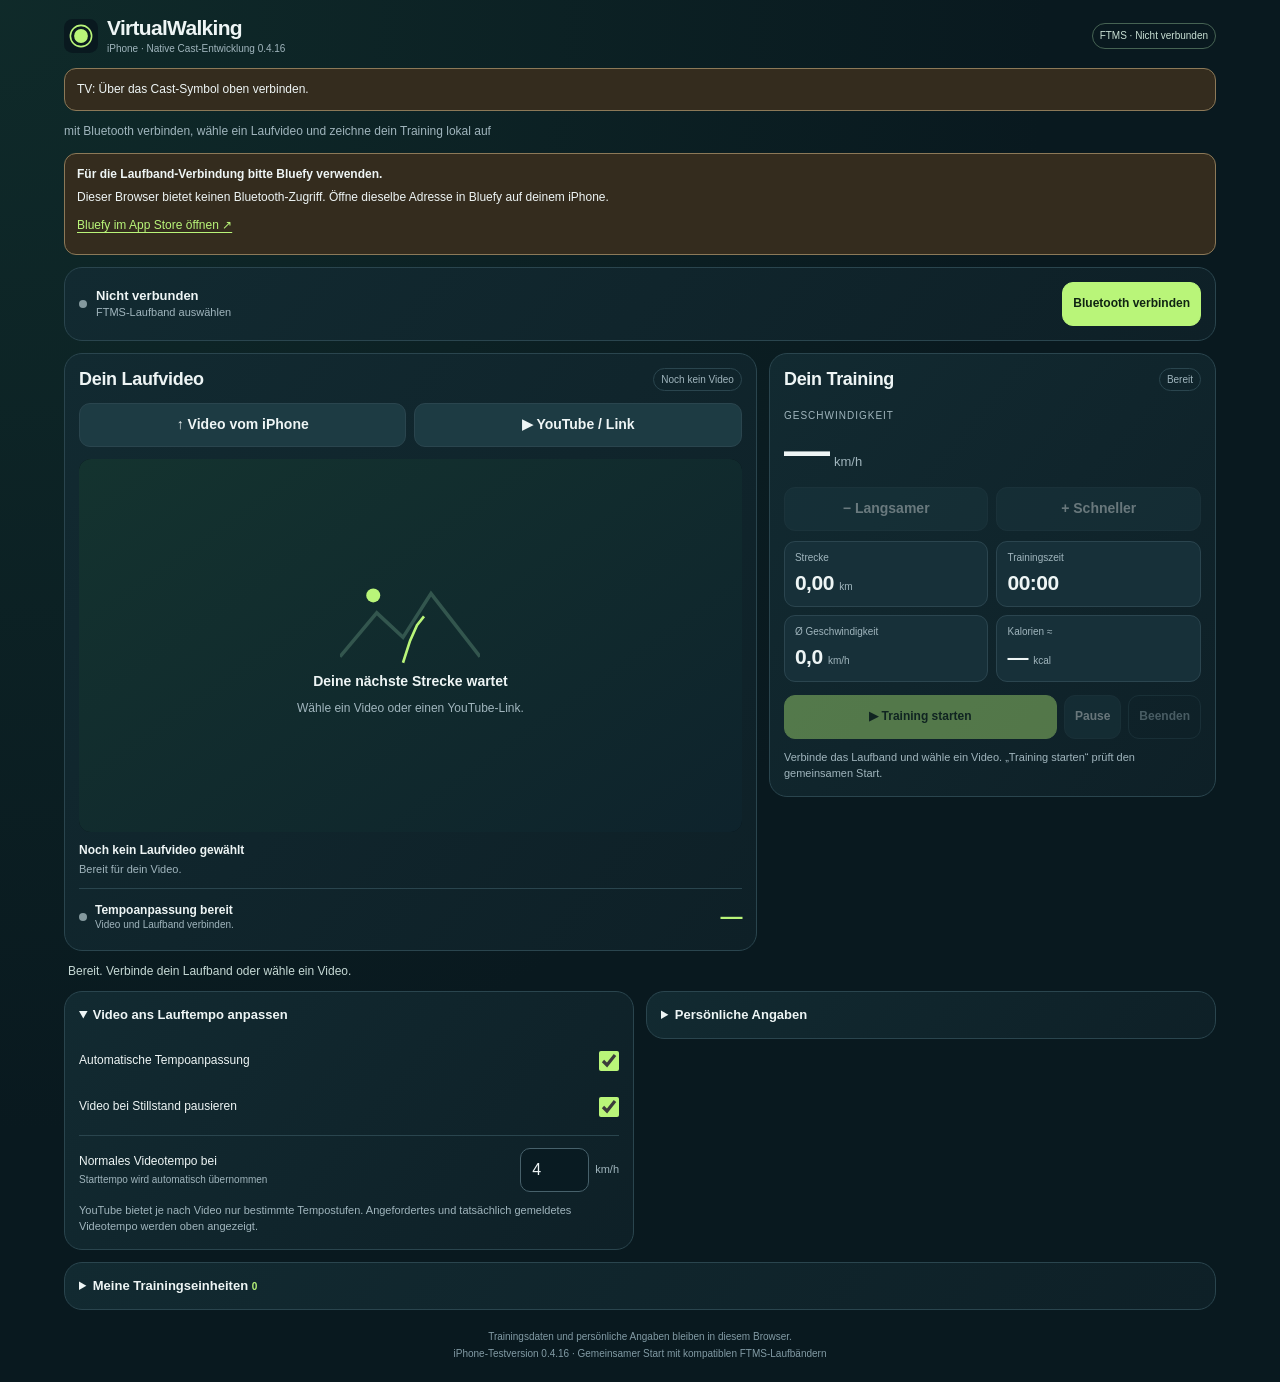
==== commit 9875564d: "Start videos at normal speed and calibrate reference from stable initial walking (iPhone 0.4.16)" ====
--- a/VirtualWalking-iPhone-Cast-0.3.0/Web/native.html
+++ b/VirtualWalking-iPhone-Cast-0.3.0/Web/native.html
@@ -7,7 +7,7 @@
   <meta name="description" content="VirtualWalking für iPhone und Cast: FTMS-Laufbanddaten lesen, Laufvideos ans Tempo anpassen und Training lokal aufzeichnen.">
   <meta name="apple-mobile-web-app-title" content="VirtualWalking">
   <meta name="apple-mobile-web-app-capable" content="yes">
-  <title>VirtualWalking iPhone · Testversion 0.4.15</title>
+  <title>VirtualWalking iPhone · Testversion 0.4.16</title>
   <link rel="icon" href="[data-uri]" type="image/svg+xml">
   <style>:root{color-scheme:dark;--bg:#09191f;--panel:#10252c;--panel-2:#173139;--line:#2a454e;--text:#eef5f5;--muted:#a0b5bd;--green:#b9f579;--danger:#ffb3a9;--radius:18px;font-family:ui-sans-serif,-apple-system,BlinkMacSystemFont,"Segoe UI",sans-serif}
 *{box-sizing:border-box}body{margin:0;background:radial-gradient(ellipse at 0 0,#17403770,transparent 58%),var(--bg);color:var(--text);font-size:15px;line-height:1.4;-webkit-text-size-adjust:100%}button,input,select{font:inherit}button,a,label,input,select{-webkit-tap-highlight-color:transparent}button,.button{min-height:44px;padding:10px 13px;border:1px solid var(--line);border-radius:11px;display:inline-flex;align-items:center;justify-content:center;gap:6px;text-align:center;text-decoration:none;color:var(--text);background:var(--panel-2);cursor:pointer;font-size:14px;font-weight:600}button:disabled{opacity:.4;cursor:default}.primary{background:var(--green);color:#102413;border-color:var(--green);font-weight:750}.secondary,.file-button{background:#1d3b43}.quiet{background:transparent;color:var(--muted)}button:hover:not(:disabled),.button:hover{border-color:var(--green)}:focus-visible{outline:2px solid var(--green);outline-offset:3px}a{color:var(--green);text-underline-offset:3px}input,select{min-width:0;min-height:44px;padding:9px 11px;border:1px solid #47616b;border-radius:10px;background:#091b22;color:var(--text);font-size:16px}input::placeholder{color:#8ea6b0}input[type=checkbox]{min-height:0;padding:0;accent-color:var(--green)}[hidden]{display:none!important}.app-shell{max-width:1180px;margin:auto;padding:max(16px,env(safe-area-inset-top)) max(14px,env(safe-area-inset-right)) max(20px,env(safe-area-inset-bottom)) max(14px,env(safe-area-inset-left))}.app-header{display:flex;align-items:center;justify-content:space-between;gap:10px;margin-bottom:10px}.brand{display:flex;align-items:center;gap:9px;min-width:0}.brand strong{display:block;font-size:21px;line-height:1.1;letter-spacing:-.7px}.brand small{display:block;font-size:10px;color:var(--muted);margin-top:3px}.read-badge{font-size:10px;color:#c8dfd3;border:1px solid #466353;border-radius:30px;padding:5px 7px;white-space:nowrap}.intro{color:var(--muted);font-size:12px;max-width:620px;margin:0 0 13px;line-height:1.45}.card{border:1px solid var(--line);border-radius:var(--radius);background:linear-gradient(130deg,#122a31,#0e2027);padding:14px;min-width:0}.connection{display:flex;align-items:center;justify-content:space-between;gap:9px;margin-bottom:12px}.connection-info{display:flex;align-items:center;gap:9px;min-width:0}.connection-info strong{font-size:13px;display:block}.connection-info small{display:block;font-size:11px;color:var(--muted);overflow-wrap:anywhere}.connection-actions{display:flex;gap:7px;flex-shrink:0}.connection-actions button{font-size:12px;padding:9px 10px}.dot{display:inline-block;width:8px;height:8px;border-radius:50%;background:#84999e;flex-shrink:0}.dot.active{background:var(--green);box-shadow:0 0 9px #b9f57955}.main-grid{display:grid;grid-template-columns:minmax(0,1.55fr) minmax(315px,1fr);gap:12px;align-items:start}.section-heading{display:flex;align-items:center;justify-content:space-between;gap:7px;margin-bottom:12px}h1,h2{font-size:18px;margin:0;line-height:1.2;letter-spacing:-.3px}.small-badge{font-size:10px;line-height:1.3;color:var(--muted);border:1px solid var(--line);border-radius:30px;padding:4px 7px;white-space:nowrap}.source-actions{display:grid;grid-template-columns:1fr 1fr;gap:8px;margin-bottom:12px}.video-viewport{aspect-ratio:16/9;min-height:200px;background:#051015;border-radius:12px;overflow:hidden;position:relative}.video-viewport video,.video-viewport #youtube,.video-viewport iframe{width:100%;height:100%;position:absolute;inset:0;object-fit:contain;border:0}.video-placeholder{position:absolute;inset:0;display:flex;align-items:center;justify-content:center;flex-direction:column;gap:8px;background:linear-gradient(145deg,#14332f,#0e232c);padding:12px;text-align:center}.video-placeholder svg{width:140px;height:90px}.video-placeholder strong{font-size:14px}.video-placeholder span{font-size:12px;color:var(--muted)}.video-caption{display:flex;flex-direction:column;gap:3px;padding:10px 0;font-size:12px}.video-caption strong{overflow-wrap:anywhere}.video-caption>span{color:var(--muted);font-size:11px;min-height:16px}.sync-summary{border-top:1px solid var(--line);padding-top:10px;display:flex;align-items:center;gap:8px;min-height:48px}.sync-summary>div{min-width:0;flex:1}.sync-summary strong{display:block;font-size:12px}.sync-summary small{display:block;font-size:10px;color:var(--muted);line-height:1.4}.rate-value{font-size:22px;letter-spacing:-.5px;font-weight:700;color:var(--green);font-variant-numeric:tabular-nums}.link-panel{padding:11px;background:#092027;border:1px solid var(--line);border-radius:12px;margin-bottom:12px}.link-panel>label{display:block;font-size:12px;margin-bottom:7px}.link-panel small{display:block;font-size:11px;margin-top:8px;color:var(--muted)}.link-panel a{font-size:12px;display:inline-block;margin-top:9px}.input-action{display:flex;gap:7px}.input-action input{flex:1;width:100%}.input-action button{flex-shrink:0}.speed-stat{margin:2px 0 10px}.speed-stat>span{font-size:10px;letter-spacing:1px;color:var(--muted)}.speed-stat strong{font-size:46px;line-height:1.15;letter-spacing:-2px;font-weight:750;font-variant-numeric:tabular-nums}.speed-stat small{font-size:13px;margin-left:6px;color:var(--muted)}.stats-grid{display:grid;grid-template-columns:1fr 1fr;gap:8px}.stats-grid>div{min-width:0;background:#173039;border:1px solid #2b454f;border-radius:11px;padding:9px 10px}.stats-grid>div>span{display:block;font-size:10px;color:var(--muted);margin-bottom:3px}.stats-grid strong{font-size:21px;font-weight:700;letter-spacing:-.5px;font-variant-numeric:tabular-nums}.stats-grid small{font-size:10px;font-weight:400;color:var(--muted);letter-spacing:0}.training-actions{display:flex;gap:7px;flex-wrap:wrap;margin-top:13px}.training-actions .primary{flex:1}.training-actions button{padding-inline:10px;font-size:12px}.small-note{font-size:11px;line-height:1.5;color:var(--muted);margin:10px 0 0}.message{font-size:12px;color:#c6d9d5;line-height:1.5;padding:11px 4px;min-height:40px;overflow-wrap:anywhere}.message.error{color:var(--danger)}.details-grid{display:grid;grid-template-columns:1fr 1fr;gap:12px;align-items:start}.settings{padding:0 14px 14px}.settings>summary{cursor:pointer;padding:14px 0;font-size:13px;font-weight:650;list-style-position:inside}.settings:not([open]){padding-bottom:0}.toggle{display:flex;align-items:center;justify-content:space-between;gap:12px;min-height:46px;font-size:12px}.toggle input{width:20px;height:20px;margin:0;flex-shrink:0}.reference{display:flex;align-items:center;justify-content:space-between;gap:10px;border-top:1px solid var(--line);padding-top:12px;margin-top:5px;font-size:12px}.reference>span:first-child{min-width:0}.reference small{display:block;color:var(--muted);font-size:10px;margin-top:3px}.number-unit{display:flex;align-items:center;gap:6px;flex-shrink:0}.number-unit input{width:69px}.number-unit>span{font-size:11px;color:var(--muted)}.profile-grid{display:grid;grid-template-columns:1fr 1fr;gap:10px;margin-top:12px}.profile-grid label{display:flex;flex-direction:column;gap:5px;font-size:12px;color:var(--muted);min-width:0}.profile-grid input,.profile-grid select{width:100%}.history-settings{grid-column:1/-1}.count{font-size:10px;color:var(--green);font-variant-numeric:tabular-nums}.history{max-height:330px;overflow:auto;overscroll-behavior:contain}.history-entry{padding:11px 0;border-bottom:1px solid var(--line);font-size:13px}.history-entry small{display:block;color:var(--muted);font-size:11px;margin-top:3px}.history-actions{display:flex;gap:7px;flex-wrap:wrap;margin-top:12px}.history-actions button{font-size:12px}.notice{padding:12px;border:1px solid #8c7958;background:#342c1e;border-radius:12px;font-size:12px;margin-bottom:12px}.notice p{margin:6px 0}.notice a{display:inline-block;min-height:30px;padding-top:5px}footer{color:#829ba5;font-size:10px;line-height:1.7;padding:18px 0 0;text-align:center}
@@ -27,7 +27,7 @@
 <body>
   <div class="app-shell">
     <header class="app-header">
-      <div class="brand"><img src="[data-uri]" alt="" width="34" height="34"><div><strong>VirtualWalking</strong><small>iPhone · Native Cast-Entwicklung 0.4.15</small></div></div>
+      <div class="brand"><img src="[data-uri]" alt="" width="34" height="34"><div><strong>VirtualWalking</strong><small>iPhone · Native Cast-Entwicklung 0.4.16</small></div></div>
       <span id="controlMode" class="read-badge">FTMS · Lesemodus</span>
     </header>
     <p id="tvStatus" class="notice" role="status">TV: Über das Cast-Symbol oben verbinden.</p>
@@ -94,7 +94,7 @@
         <summary>Video ans Lauftempo anpassen</summary>
         <label class="toggle"><span>Automatische Tempoanpassung</span><input id="syncEnabled" type="checkbox" role="switch" checked></label>
         <label class="toggle"><span>Video bei Stillstand pausieren</span><input id="pauseAtZero" type="checkbox" role="switch" checked></label>
-        <label class="reference" for="referenceSpeed"><span>Normales Videotempo bei<small>Referenzgeschwindigkeit deiner Laufstrecke</small></span><span class="number-unit"><input id="referenceSpeed" required type="number" min="1" max="15" step="0.5" value="4" inputmode="decimal"><span>km/h</span></span></label>
+        <label class="reference" for="referenceSpeed"><span>Normales Videotempo bei<small>Starttempo wird automatisch übernommen</small></span><span class="number-unit"><input id="referenceSpeed" required type="number" min="0.1" max="655.35" step="0.01" value="4" inputmode="decimal"><span>km/h</span></span></label>
         <p class="small-note">YouTube bietet je nach Video nur bestimmte Tempostufen. Angefordertes und tatsächlich gemeldetes Videotempo werden oben angezeigt.</p>
       </details>
       <details class="card settings">
@@ -109,7 +109,7 @@
         <div class="history-actions"><button id="export" class="secondary" type="button">CSV exportieren</button><button id="clearHistory" class="quiet" type="button">Historie löschen</button></div>
       </details>
     </div>
-    <footer>Trainingsdaten und persönliche Angaben bleiben in diesem Browser.<br>iPhone-Testversion 0.4.15 · Gemeinsamer Start mit kompatiblen FTMS-Laufbändern</footer>
+    <footer>Trainingsdaten und persönliche Angaben bleiben in diesem Browser.<br>iPhone-Testversion 0.4.16 · Gemeinsamer Start mit kompatiblen FTMS-Laufbändern</footer>
   </div>
 <script>
 'use strict';
@@ -508,7 +508,7 @@
   async play(signal,initialRate){
    this.intent='play';const epoch=this.epoch;this.check(signal,epoch);
    if(initialRate!==undefined){if(!Number.isFinite(initialRate)||initialRate<.5||initialRate>2)throw Error('Ungültiges TV-Starttempo.');await this.command('rate',{value:initialRate},signal,epoch);this.confirmedRate=null;}
-   await this.command('resume',{},signal,epoch);await this.waitFor(s=>s.playerState===1,signal,epoch);
+   await this.command('resume',{},signal,epoch);await this.waitFor(s=>s.playerState===1&&(initialRate===undefined||Math.abs(s.actualRate-initialRate)<.025),signal,epoch);
   }
   pause(){
    if(this.intent==='pause'&&this.pauseTask?.epoch===this.epoch)return this.pauseTask.promise;
@@ -568,6 +568,7 @@
  let starting=false,stopping=false,startupTask=null,startupAbort=null,playbackProbe=null,manualStartWaiting=false,dataStartWaiting=false;
  let motorMayRun=false,coupled=false,stopTask=null,stopConfirmed=false;
  let speedTask=null,speedAbort=null,speedTarget=null,speedTargetAt=0;
+ let normalVideoStart=null;
  const tv=window.VirtualWalkingNative?new (window.VirtualWalkingCast.RoutedController||window.VirtualWalkingCast.CastController)({rpc:window.VirtualWalkingNative.rpc,onChange:()=>{renderTV();}}):null;
  function renderTV(){
   const node=$('tvStatus');if(!node||!tv)return;
@@ -592,7 +593,22 @@
 
 
  function announce(message,error=false){text('message',message);$('message').classList.toggle('error',error);}
- function settings(){const reference=Number($('referenceSpeed').value);return {sync:$('syncEnabled').checked,pauseAtZero:$('pauseAtZero').checked,reference:Number.isFinite(reference)&&reference>=1&&reference<=15?reference:4};}
+ function settings(){const reference=Number($('referenceSpeed').value);return {sync:$('syncEnabled').checked,pauseAtZero:$('pauseAtZero').checked,reference:Number.isFinite(reference)&&reference>=.1&&reference<=655.35?reference:4};}
+ function armNormalVideoStart(){
+  normalVideoStart={speed:null,since:null};lastRateRequest=null;
+  if(tv?.active)return;
+  try{if(videoKind==='youtube')youtubePlayer?.setPlaybackRate(1);else $('video').playbackRate=1;}catch{}
+ }
+ function requestedVideoRate(opts){
+  if(!normalVideoStart)return C.targetRate(speed,opts.reference);
+  // Keep the original video pace during motor acceleration. Only a steady,
+  // actually reported walking speed becomes the reference for this session.
+  if(!workout?.running||!videoPlaying()||!freshSpeed()||!Number.isFinite(speed)||speed<.1){normalVideoStart.speed=null;normalVideoStart.since=null;return 1;}
+  const now=performance.now();
+  if(normalVideoStart.speed===null||Math.abs(speed-normalVideoStart.speed)>=.05){normalVideoStart.speed=speed;normalVideoStart.since=now;}
+  else if(now-normalVideoStart.since>=3000){$('referenceSpeed').value=String(Number(speed.toFixed(2)));normalVideoStart=null;}
+  return 1;
+ }
  function fresh(){return bt.connected&&lastDataAt>0&&performance.now()-lastDataAt<5000;}
  function freshSpeed(){return fresh()&&lastSpeedAt>0&&performance.now()-lastSpeedAt<5000;}
  function manualBeltOnly(){return !motorMayRun&&(!bt.startBlockedReason||bt.uncertainCommand===0)&&(!bt.canControl||bt.controlDenied||bt.uncertainCommand===0);}
@@ -601,7 +617,7 @@
   if(videoKind==='none')return;
   wantedVideo=true;
   if(document.hidden)return;
-  if(tv?.active){tv.play().catch(error=>{text('videoStatus',C.errorText(error));});return;}
+  if(tv?.active){tv.play(undefined,normalVideoStart?1:undefined).catch(error=>{text('videoStatus',C.errorText(error));});return;}
   try{if(videoKind==='youtube'){if(youtubeReady)youtubePlayer.playVideo();}else $('video').play().catch(()=>text('videoStatus','Bitte zum Starten einmal ▶ im Video drücken.'));}catch{ text('videoStatus','Bitte die Wiedergabe im Video starten.');}
  }
  function pauseVideo(automatic=false){
@@ -652,8 +668,7 @@
  function requestPlayback(signal,hold=false){
   if(tv?.active){
    if(videoKind!=='youtube')return Promise.reject(Error('Dieser TV-Baustein übernimmt bestehende YouTube-TV-Sitzungen. Bitte ein YouTube-Laufvideo wählen.'));
-   const opts=settings(),initialRate=opts.sync&&freshSpeed()&&speed>0?C.targetRate(speed,opts.reference):1;
-   return (hold?tv.prepare(signal):tv.play(signal,initialRate)).then(()=>{if(!hold){wantedVideo=true;beltPaused=false;}});
+   return (hold?tv.prepare(signal):tv.play(signal,1)).then(()=>{if(!hold){wantedVideo=true;beltPaused=false;}});
   }
   if(videoKind==='none')return Promise.reject(Error('Bitte zuerst ein Laufvideo wählen.'));
   if(videoKind==='youtube'&&!youtubeReady)return Promise.reject(Error('Bitte warten, bis das YouTube-Video bereit ist.'));
@@ -706,6 +721,7 @@
   if(!bt.connected){announce('Bitte zuerst das Laufband verbinden.',true);return;}
   if(bt.startBlockedReason&&!manualBeltOnly()){announce(bt.startBlockedReason,true);return;}
   if(videoKind==='none'){announce('Bitte zuerst ein Laufvideo über „YouTube / Link“ oder „Video vom iPhone“ auswählen.',true);return;}
+  armNormalVideoStart();
   // Unlock iOS YouTube playback synchronously in the user's tap gesture, before awaiting BLE operations.
   // The joint-start state machine will pause the preview before requesting belt motion.
   if(videoKind==='youtube' && youtubeReady && !tv?.active) { try { youtubePlayer.playVideo(); } catch {} }
@@ -728,11 +744,13 @@
   })();
  }
  function pause(reason='Training und Video pausiert.'){
+  normalVideoStart=null;
   cancelSpeedAdjustment();
   if(workout?.running)workout.pause(performance.now(),speed,freshSpeed());
   pauseVideo();keepAwake(false);announce(reason);renderWorkout();
  }
  function finishRecording(){
+  normalVideoStart=null;
   cancelSpeedAdjustment();
   if(!workout)return;
   if(workout.running)workout.pause(performance.now(),speed,freshSpeed());
@@ -822,7 +840,7 @@
   const video=$('video');video.pause();video.removeAttribute('src');video.load();video.hidden=true;
   if(objectUrl){URL.revokeObjectURL(objectUrl);objectUrl=null;}
   tv?.setSource(null,null);
-  videoKind='none';lastRateRequest=null;lastRateRequestAt=0;actualRate=null;beltPaused=false;
+  videoKind='none';lastRateRequest=null;lastRateRequestAt=0;actualRate=null;beltPaused=false;armNormalVideoStart();
   $('videoPlaceholder').hidden=true;
  }
  function markVideo(name,source){videoName=name;text('videoTitle',name);text('videoSource',source);}
@@ -933,7 +951,7 @@
    playVideo();
    if(videoPlaying())beltPaused=false;
   }
-   const requested=C.targetRate(speed,opts.reference);
+   const requested=requestedVideoRate(opts);
    if(tv.rateError){syncLabel('TV-Tempo nicht bestätigt',tv.rateError,tv.rate);return;}
    if(tv.playing)tv.setRate(requested).catch(error=>syncLabel('TV-Tempo nicht bestätigt',C.errorText(error),tv.rate));
    const confirmed=tv.playing&&tv.confirmedRate===requested&&Math.abs(tv.rate-requested)<.025;
@@ -956,7 +974,7 @@
    playVideo();
    if(videoPlaying())beltPaused=false;
   }
-  const requested=C.targetRate(speed,opts.reference);
+  const requested=requestedVideoRate(opts);
   if(videoKind==='youtube'){
    if(!youtubeReady){syncLabel('YouTube wird vorbereitet','Warte auf die verfügbaren Tempostufen.');return;}
    let rates=[];try{rates=(youtubePlayer.getAvailablePlaybackRates()||[]).filter(n=>n>=.5&&n<=2);}catch{}
@@ -978,15 +996,16 @@
  const savedSettings=read('settings',{});
  if(typeof savedSettings.sync==='boolean')$('syncEnabled').checked=savedSettings.sync;
  if(typeof savedSettings.pauseAtZero==='boolean')$('pauseAtZero').checked=savedSettings.pauseAtZero;
- if(Number(savedSettings.reference)>=1&&Number(savedSettings.reference)<=15)$('referenceSpeed').value=String(savedSettings.reference);
- function saveSettings(showValidation=false){
+ if(Number(savedSettings.reference)>=.1&&Number(savedSettings.reference)<=655.35)$('referenceSpeed').value=String(savedSettings.reference);
+ function saveSettings(showValidation=false,referenceEdited=false){
   if(!$('referenceSpeed').checkValidity()){if(showValidation)$('referenceSpeed').reportValidity();return;}
+  if(referenceEdited)normalVideoStart=null;
   write('settings',settings());
   if(!settings().sync){beltPaused=false;try{if(videoKind==='youtube')youtubePlayer?.setPlaybackRate(1);else video.playbackRate=1;}catch{}}
   syncVideo();
  }
- for(const id of ['syncEnabled','pauseAtZero','referenceSpeed'])$(id).addEventListener('change',()=>saveSettings(true));
- $('referenceSpeed').addEventListener('input',()=>saveSettings());
+ for(const id of ['syncEnabled','pauseAtZero','referenceSpeed'])$(id).addEventListener('change',()=>saveSettings(true,id==='referenceSpeed'));
+ $('referenceSpeed').addEventListener('input',()=>saveSettings(false,true));
  const rules={weight:[25,300],height:[100,250],age:[10,120]};const profile=read('profile',{});
  for(const id of ['weight','height','age','gender']){
   const input=$(id),saved=String(profile[id]||'');
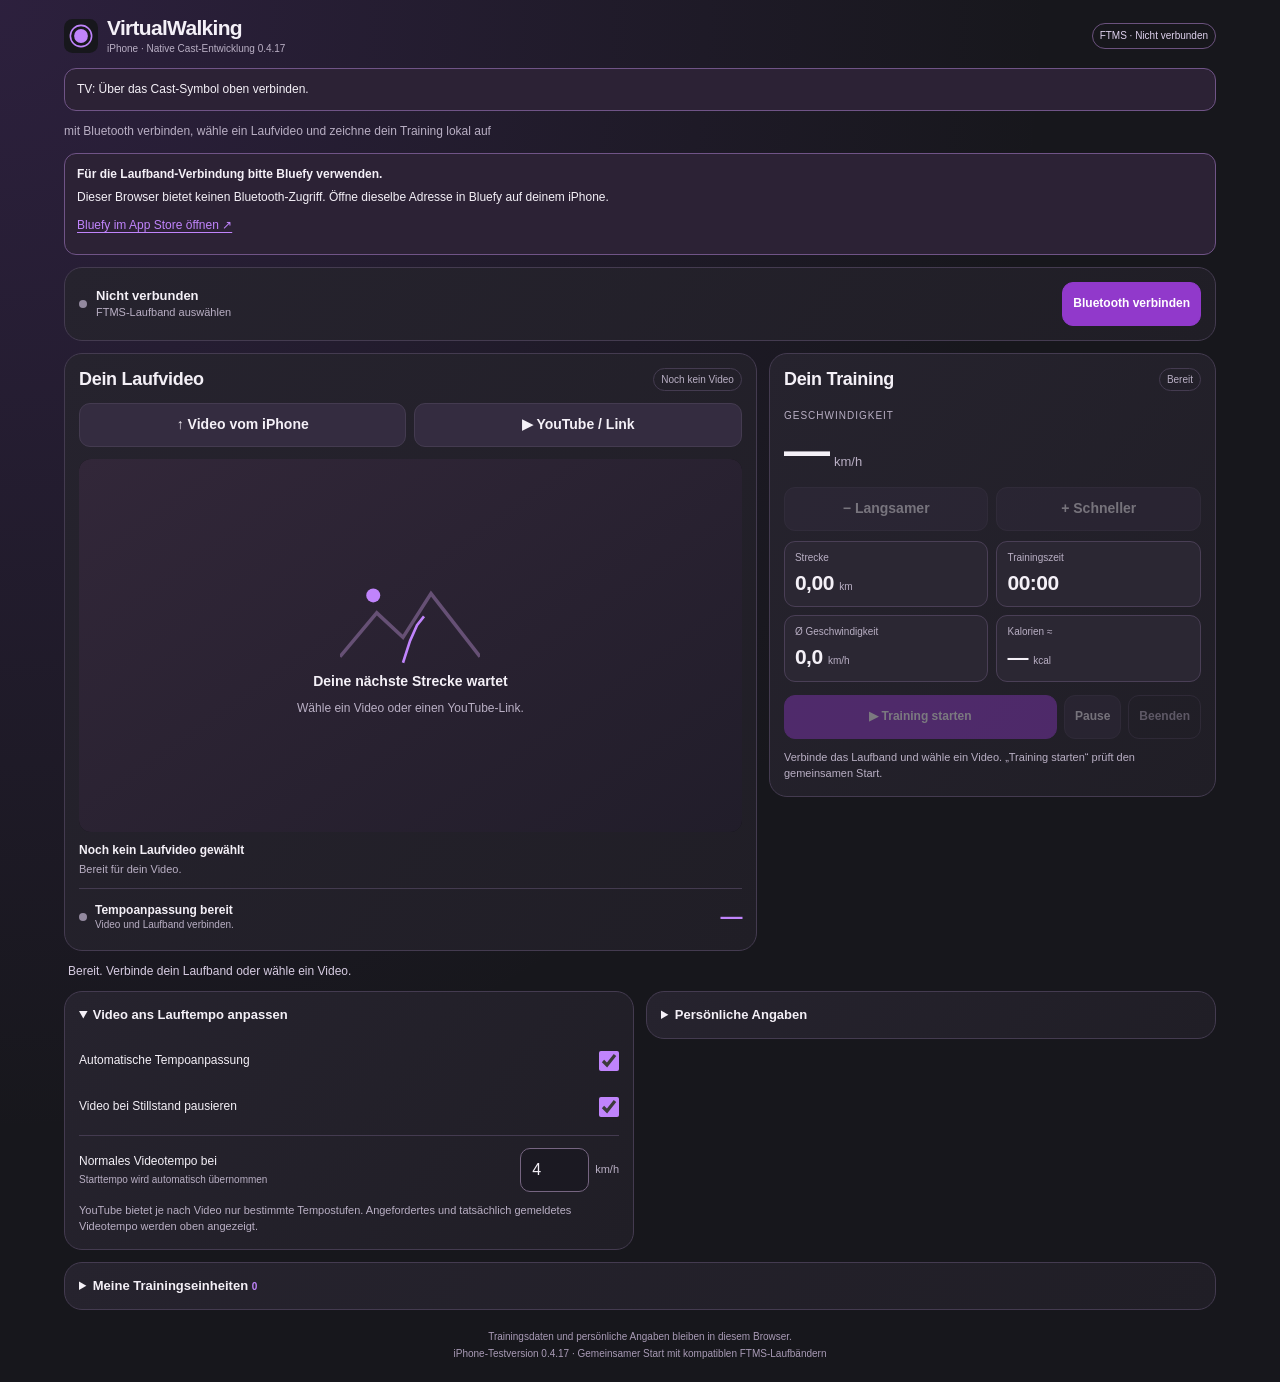
==== commit 121515a4: "Apply agreed anthracite and purple colors without changing behavior or layout (iPhone 0.4.17)" ====
--- a/VirtualWalking-iPhone-Cast-0.3.0/Web/native.html
+++ b/VirtualWalking-iPhone-Cast-0.3.0/Web/native.html
@@ -3,14 +3,14 @@
 <head>
   <meta charset="utf-8">
   <meta name="viewport" content="width=device-width, initial-scale=1, viewport-fit=cover">
-  <meta name="theme-color" content="#09191f">
+  <meta name="theme-color" content="#17171c">
   <meta name="description" content="VirtualWalking für iPhone und Cast: FTMS-Laufbanddaten lesen, Laufvideos ans Tempo anpassen und Training lokal aufzeichnen.">
   <meta name="apple-mobile-web-app-title" content="VirtualWalking">
   <meta name="apple-mobile-web-app-capable" content="yes">
-  <title>VirtualWalking iPhone · Testversion 0.4.16</title>
-  <link rel="icon" href="[data-uri]" type="image/svg+xml">
-  <style>:root{color-scheme:dark;--bg:#09191f;--panel:#10252c;--panel-2:#173139;--line:#2a454e;--text:#eef5f5;--muted:#a0b5bd;--green:#b9f579;--danger:#ffb3a9;--radius:18px;font-family:ui-sans-serif,-apple-system,BlinkMacSystemFont,"Segoe UI",sans-serif}
-*{box-sizing:border-box}body{margin:0;background:radial-gradient(ellipse at 0 0,#17403770,transparent 58%),var(--bg);color:var(--text);font-size:15px;line-height:1.4;-webkit-text-size-adjust:100%}button,input,select{font:inherit}button,a,label,input,select{-webkit-tap-highlight-color:transparent}button,.button{min-height:44px;padding:10px 13px;border:1px solid var(--line);border-radius:11px;display:inline-flex;align-items:center;justify-content:center;gap:6px;text-align:center;text-decoration:none;color:var(--text);background:var(--panel-2);cursor:pointer;font-size:14px;font-weight:600}button:disabled{opacity:.4;cursor:default}.primary{background:var(--green);color:#102413;border-color:var(--green);font-weight:750}.secondary,.file-button{background:#1d3b43}.quiet{background:transparent;color:var(--muted)}button:hover:not(:disabled),.button:hover{border-color:var(--green)}:focus-visible{outline:2px solid var(--green);outline-offset:3px}a{color:var(--green);text-underline-offset:3px}input,select{min-width:0;min-height:44px;padding:9px 11px;border:1px solid #47616b;border-radius:10px;background:#091b22;color:var(--text);font-size:16px}input::placeholder{color:#8ea6b0}input[type=checkbox]{min-height:0;padding:0;accent-color:var(--green)}[hidden]{display:none!important}.app-shell{max-width:1180px;margin:auto;padding:max(16px,env(safe-area-inset-top)) max(14px,env(safe-area-inset-right)) max(20px,env(safe-area-inset-bottom)) max(14px,env(safe-area-inset-left))}.app-header{display:flex;align-items:center;justify-content:space-between;gap:10px;margin-bottom:10px}.brand{display:flex;align-items:center;gap:9px;min-width:0}.brand strong{display:block;font-size:21px;line-height:1.1;letter-spacing:-.7px}.brand small{display:block;font-size:10px;color:var(--muted);margin-top:3px}.read-badge{font-size:10px;color:#c8dfd3;border:1px solid #466353;border-radius:30px;padding:5px 7px;white-space:nowrap}.intro{color:var(--muted);font-size:12px;max-width:620px;margin:0 0 13px;line-height:1.45}.card{border:1px solid var(--line);border-radius:var(--radius);background:linear-gradient(130deg,#122a31,#0e2027);padding:14px;min-width:0}.connection{display:flex;align-items:center;justify-content:space-between;gap:9px;margin-bottom:12px}.connection-info{display:flex;align-items:center;gap:9px;min-width:0}.connection-info strong{font-size:13px;display:block}.connection-info small{display:block;font-size:11px;color:var(--muted);overflow-wrap:anywhere}.connection-actions{display:flex;gap:7px;flex-shrink:0}.connection-actions button{font-size:12px;padding:9px 10px}.dot{display:inline-block;width:8px;height:8px;border-radius:50%;background:#84999e;flex-shrink:0}.dot.active{background:var(--green);box-shadow:0 0 9px #b9f57955}.main-grid{display:grid;grid-template-columns:minmax(0,1.55fr) minmax(315px,1fr);gap:12px;align-items:start}.section-heading{display:flex;align-items:center;justify-content:space-between;gap:7px;margin-bottom:12px}h1,h2{font-size:18px;margin:0;line-height:1.2;letter-spacing:-.3px}.small-badge{font-size:10px;line-height:1.3;color:var(--muted);border:1px solid var(--line);border-radius:30px;padding:4px 7px;white-space:nowrap}.source-actions{display:grid;grid-template-columns:1fr 1fr;gap:8px;margin-bottom:12px}.video-viewport{aspect-ratio:16/9;min-height:200px;background:#051015;border-radius:12px;overflow:hidden;position:relative}.video-viewport video,.video-viewport #youtube,.video-viewport iframe{width:100%;height:100%;position:absolute;inset:0;object-fit:contain;border:0}.video-placeholder{position:absolute;inset:0;display:flex;align-items:center;justify-content:center;flex-direction:column;gap:8px;background:linear-gradient(145deg,#14332f,#0e232c);padding:12px;text-align:center}.video-placeholder svg{width:140px;height:90px}.video-placeholder strong{font-size:14px}.video-placeholder span{font-size:12px;color:var(--muted)}.video-caption{display:flex;flex-direction:column;gap:3px;padding:10px 0;font-size:12px}.video-caption strong{overflow-wrap:anywhere}.video-caption>span{color:var(--muted);font-size:11px;min-height:16px}.sync-summary{border-top:1px solid var(--line);padding-top:10px;display:flex;align-items:center;gap:8px;min-height:48px}.sync-summary>div{min-width:0;flex:1}.sync-summary strong{display:block;font-size:12px}.sync-summary small{display:block;font-size:10px;color:var(--muted);line-height:1.4}.rate-value{font-size:22px;letter-spacing:-.5px;font-weight:700;color:var(--green);font-variant-numeric:tabular-nums}.link-panel{padding:11px;background:#092027;border:1px solid var(--line);border-radius:12px;margin-bottom:12px}.link-panel>label{display:block;font-size:12px;margin-bottom:7px}.link-panel small{display:block;font-size:11px;margin-top:8px;color:var(--muted)}.link-panel a{font-size:12px;display:inline-block;margin-top:9px}.input-action{display:flex;gap:7px}.input-action input{flex:1;width:100%}.input-action button{flex-shrink:0}.speed-stat{margin:2px 0 10px}.speed-stat>span{font-size:10px;letter-spacing:1px;color:var(--muted)}.speed-stat strong{font-size:46px;line-height:1.15;letter-spacing:-2px;font-weight:750;font-variant-numeric:tabular-nums}.speed-stat small{font-size:13px;margin-left:6px;color:var(--muted)}.stats-grid{display:grid;grid-template-columns:1fr 1fr;gap:8px}.stats-grid>div{min-width:0;background:#173039;border:1px solid #2b454f;border-radius:11px;padding:9px 10px}.stats-grid>div>span{display:block;font-size:10px;color:var(--muted);margin-bottom:3px}.stats-grid strong{font-size:21px;font-weight:700;letter-spacing:-.5px;font-variant-numeric:tabular-nums}.stats-grid small{font-size:10px;font-weight:400;color:var(--muted);letter-spacing:0}.training-actions{display:flex;gap:7px;flex-wrap:wrap;margin-top:13px}.training-actions .primary{flex:1}.training-actions button{padding-inline:10px;font-size:12px}.small-note{font-size:11px;line-height:1.5;color:var(--muted);margin:10px 0 0}.message{font-size:12px;color:#c6d9d5;line-height:1.5;padding:11px 4px;min-height:40px;overflow-wrap:anywhere}.message.error{color:var(--danger)}.details-grid{display:grid;grid-template-columns:1fr 1fr;gap:12px;align-items:start}.settings{padding:0 14px 14px}.settings>summary{cursor:pointer;padding:14px 0;font-size:13px;font-weight:650;list-style-position:inside}.settings:not([open]){padding-bottom:0}.toggle{display:flex;align-items:center;justify-content:space-between;gap:12px;min-height:46px;font-size:12px}.toggle input{width:20px;height:20px;margin:0;flex-shrink:0}.reference{display:flex;align-items:center;justify-content:space-between;gap:10px;border-top:1px solid var(--line);padding-top:12px;margin-top:5px;font-size:12px}.reference>span:first-child{min-width:0}.reference small{display:block;color:var(--muted);font-size:10px;margin-top:3px}.number-unit{display:flex;align-items:center;gap:6px;flex-shrink:0}.number-unit input{width:69px}.number-unit>span{font-size:11px;color:var(--muted)}.profile-grid{display:grid;grid-template-columns:1fr 1fr;gap:10px;margin-top:12px}.profile-grid label{display:flex;flex-direction:column;gap:5px;font-size:12px;color:var(--muted);min-width:0}.profile-grid input,.profile-grid select{width:100%}.history-settings{grid-column:1/-1}.count{font-size:10px;color:var(--green);font-variant-numeric:tabular-nums}.history{max-height:330px;overflow:auto;overscroll-behavior:contain}.history-entry{padding:11px 0;border-bottom:1px solid var(--line);font-size:13px}.history-entry small{display:block;color:var(--muted);font-size:11px;margin-top:3px}.history-actions{display:flex;gap:7px;flex-wrap:wrap;margin-top:12px}.history-actions button{font-size:12px}.notice{padding:12px;border:1px solid #8c7958;background:#342c1e;border-radius:12px;font-size:12px;margin-bottom:12px}.notice p{margin:6px 0}.notice a{display:inline-block;min-height:30px;padding-top:5px}footer{color:#829ba5;font-size:10px;line-height:1.7;padding:18px 0 0;text-align:center}
+  <title>VirtualWalking iPhone · Testversion 0.4.17</title>
+  <link rel="icon" href="[data-uri]" type="image/svg+xml">
+  <style>:root{color-scheme:dark;--bg:#17171c;--panel:#232129;--panel-2:#2d2935;--line:#443b50;--text:#f4f0f7;--muted:#b9afc4;--accent:#c084fc;--accent-strong:#9139cb;--danger:#ffb3a9;--radius:18px;font-family:ui-sans-serif,-apple-system,BlinkMacSystemFont,"Segoe UI",sans-serif}
+*{box-sizing:border-box}body{margin:0;background:radial-gradient(ellipse at 0 0,#713da83d,transparent 58%),var(--bg);color:var(--text);font-size:15px;line-height:1.4;-webkit-text-size-adjust:100%}button,input,select{font:inherit}button,a,label,input,select{-webkit-tap-highlight-color:transparent}button,.button{min-height:44px;padding:10px 13px;border:1px solid var(--line);border-radius:11px;display:inline-flex;align-items:center;justify-content:center;gap:6px;text-align:center;text-decoration:none;color:var(--text);background:var(--panel-2);cursor:pointer;font-size:14px;font-weight:600}button:disabled{opacity:.4;cursor:default}.primary{background:var(--accent-strong);color:#ffffff;border-color:var(--accent-strong);font-weight:750}.secondary,.file-button{background:#342c40}.quiet{background:transparent;color:var(--muted)}button:hover:not(:disabled),.button:hover{border-color:var(--accent)}:focus-visible{outline:2px solid var(--accent);outline-offset:3px}a{color:var(--accent);text-underline-offset:3px}input,select{min-width:0;min-height:44px;padding:9px 11px;border:1px solid #766581;border-radius:10px;background:#1b1922;color:var(--text);font-size:16px}input::placeholder{color:#aaa0b8}input[type=checkbox]{min-height:0;padding:0;accent-color:var(--accent)}[hidden]{display:none!important}.app-shell{max-width:1180px;margin:auto;padding:max(16px,env(safe-area-inset-top)) max(14px,env(safe-area-inset-right)) max(20px,env(safe-area-inset-bottom)) max(14px,env(safe-area-inset-left))}.app-header{display:flex;align-items:center;justify-content:space-between;gap:10px;margin-bottom:10px}.brand{display:flex;align-items:center;gap:9px;min-width:0}.brand strong{display:block;font-size:21px;line-height:1.1;letter-spacing:-.7px}.brand small{display:block;font-size:10px;color:var(--muted);margin-top:3px}.read-badge{font-size:10px;color:#ded1ed;border:1px solid #6b527e;border-radius:30px;padding:5px 7px;white-space:nowrap}.intro{color:var(--muted);font-size:12px;max-width:620px;margin:0 0 13px;line-height:1.45}.card{border:1px solid var(--line);border-radius:var(--radius);background:linear-gradient(130deg,#26232e,#201e26);padding:14px;min-width:0}.connection{display:flex;align-items:center;justify-content:space-between;gap:9px;margin-bottom:12px}.connection-info{display:flex;align-items:center;gap:9px;min-width:0}.connection-info strong{font-size:13px;display:block}.connection-info small{display:block;font-size:11px;color:var(--muted);overflow-wrap:anywhere}.connection-actions{display:flex;gap:7px;flex-shrink:0}.connection-actions button{font-size:12px;padding:9px 10px}.dot{display:inline-block;width:8px;height:8px;border-radius:50%;background:#93899f;flex-shrink:0}.dot.active{background:var(--accent);box-shadow:0 0 9px #c084fc55}.main-grid{display:grid;grid-template-columns:minmax(0,1.55fr) minmax(315px,1fr);gap:12px;align-items:start}.section-heading{display:flex;align-items:center;justify-content:space-between;gap:7px;margin-bottom:12px}h1,h2{font-size:18px;margin:0;line-height:1.2;letter-spacing:-.3px}.small-badge{font-size:10px;line-height:1.3;color:var(--muted);border:1px solid var(--line);border-radius:30px;padding:4px 7px;white-space:nowrap}.source-actions{display:grid;grid-template-columns:1fr 1fr;gap:8px;margin-bottom:12px}.video-viewport{aspect-ratio:16/9;min-height:200px;background:#111015;border-radius:12px;overflow:hidden;position:relative}.video-viewport video,.video-viewport #youtube,.video-viewport iframe{width:100%;height:100%;position:absolute;inset:0;object-fit:contain;border:0}.video-placeholder{position:absolute;inset:0;display:flex;align-items:center;justify-content:center;flex-direction:column;gap:8px;background:linear-gradient(145deg,#322739,#211d2a);padding:12px;text-align:center}.video-placeholder svg{width:140px;height:90px}.video-placeholder strong{font-size:14px}.video-placeholder span{font-size:12px;color:var(--muted)}.video-caption{display:flex;flex-direction:column;gap:3px;padding:10px 0;font-size:12px}.video-caption strong{overflow-wrap:anywhere}.video-caption>span{color:var(--muted);font-size:11px;min-height:16px}.sync-summary{border-top:1px solid var(--line);padding-top:10px;display:flex;align-items:center;gap:8px;min-height:48px}.sync-summary>div{min-width:0;flex:1}.sync-summary strong{display:block;font-size:12px}.sync-summary small{display:block;font-size:10px;color:var(--muted);line-height:1.4}.rate-value{font-size:22px;letter-spacing:-.5px;font-weight:700;color:var(--accent);font-variant-numeric:tabular-nums}.link-panel{padding:11px;background:#211c2a;border:1px solid var(--line);border-radius:12px;margin-bottom:12px}.link-panel>label{display:block;font-size:12px;margin-bottom:7px}.link-panel small{display:block;font-size:11px;margin-top:8px;color:var(--muted)}.link-panel a{font-size:12px;display:inline-block;margin-top:9px}.input-action{display:flex;gap:7px}.input-action input{flex:1;width:100%}.input-action button{flex-shrink:0}.speed-stat{margin:2px 0 10px}.speed-stat>span{font-size:10px;letter-spacing:1px;color:var(--muted)}.speed-stat strong{font-size:46px;line-height:1.15;letter-spacing:-2px;font-weight:750;font-variant-numeric:tabular-nums}.speed-stat small{font-size:13px;margin-left:6px;color:var(--muted)}.stats-grid{display:grid;grid-template-columns:1fr 1fr;gap:8px}.stats-grid>div{min-width:0;background:#2b2733;border:1px solid #4a3f56;border-radius:11px;padding:9px 10px}.stats-grid>div>span{display:block;font-size:10px;color:var(--muted);margin-bottom:3px}.stats-grid strong{font-size:21px;font-weight:700;letter-spacing:-.5px;font-variant-numeric:tabular-nums}.stats-grid small{font-size:10px;font-weight:400;color:var(--muted);letter-spacing:0}.training-actions{display:flex;gap:7px;flex-wrap:wrap;margin-top:13px}.training-actions .primary{flex:1}.training-actions button{padding-inline:10px;font-size:12px}.small-note{font-size:11px;line-height:1.5;color:var(--muted);margin:10px 0 0}.message{font-size:12px;color:#d7cce2;line-height:1.5;padding:11px 4px;min-height:40px;overflow-wrap:anywhere}.message.error{color:var(--danger)}.details-grid{display:grid;grid-template-columns:1fr 1fr;gap:12px;align-items:start}.settings{padding:0 14px 14px}.settings>summary{cursor:pointer;padding:14px 0;font-size:13px;font-weight:650;list-style-position:inside}.settings:not([open]){padding-bottom:0}.toggle{display:flex;align-items:center;justify-content:space-between;gap:12px;min-height:46px;font-size:12px}.toggle input{width:20px;height:20px;margin:0;flex-shrink:0}.reference{display:flex;align-items:center;justify-content:space-between;gap:10px;border-top:1px solid var(--line);padding-top:12px;margin-top:5px;font-size:12px}.reference>span:first-child{min-width:0}.reference small{display:block;color:var(--muted);font-size:10px;margin-top:3px}.number-unit{display:flex;align-items:center;gap:6px;flex-shrink:0}.number-unit input{width:69px}.number-unit>span{font-size:11px;color:var(--muted)}.profile-grid{display:grid;grid-template-columns:1fr 1fr;gap:10px;margin-top:12px}.profile-grid label{display:flex;flex-direction:column;gap:5px;font-size:12px;color:var(--muted);min-width:0}.profile-grid input,.profile-grid select{width:100%}.history-settings{grid-column:1/-1}.count{font-size:10px;color:var(--accent);font-variant-numeric:tabular-nums}.history{max-height:330px;overflow:auto;overscroll-behavior:contain}.history-entry{padding:11px 0;border-bottom:1px solid var(--line);font-size:13px}.history-entry small{display:block;color:var(--muted);font-size:11px;margin-top:3px}.history-actions{display:flex;gap:7px;flex-wrap:wrap;margin-top:12px}.history-actions button{font-size:12px}.notice{padding:12px;border:1px solid #705487;background:#2c2235;border-radius:12px;font-size:12px;margin-bottom:12px}.notice p{margin:6px 0}.notice a{display:inline-block;min-height:30px;padding-top:5px}footer{color:#a99bb6;font-size:10px;line-height:1.7;padding:18px 0 0;text-align:center}
 .video-viewport{width:100%}
 .control-issue{overflow-wrap:anywhere;color:var(--danger)}
 .speed-actions{display:grid;grid-template-columns:1fr 1fr;gap:8px;margin:0 0 10px}.speed-actions button{min-height:44px;padding-inline:8px}
@@ -27,7 +27,7 @@
 <body>
   <div class="app-shell">
     <header class="app-header">
-      <div class="brand"><img src="[data-uri]" alt="" width="34" height="34"><div><strong>VirtualWalking</strong><small>iPhone · Native Cast-Entwicklung 0.4.16</small></div></div>
+      <div class="brand"><img src="[data-uri]" alt="" width="34" height="34"><div><strong>VirtualWalking</strong><small>iPhone · Native Cast-Entwicklung 0.4.17</small></div></div>
       <span id="controlMode" class="read-badge">FTMS · Lesemodus</span>
     </header>
     <p id="tvStatus" class="notice" role="status">TV: Über das Cast-Symbol oben verbinden.</p>
@@ -63,7 +63,7 @@
         <div class="video-viewport" id="videoViewport">
           <video id="video" controls playsinline webkit-playsinline preload="metadata" hidden></video>
           <div id="youtube" hidden></div>
-          <div id="videoPlaceholder" class="video-placeholder"><svg viewBox="0 0 160 100" aria-hidden="true"><path d="M0 93 42 43l30 28 32-50 56 72" fill="none" stroke="#33564e" stroke-width="4"/><path d="m72 100 8-25 8-18 8-10" fill="none" stroke="#b9f579" stroke-width="3"/><circle cx="38" cy="23" r="8" fill="#b9f579"/></svg><strong>Deine nächste Strecke wartet</strong><span>Wähle ein Video oder einen YouTube-Link.</span></div>
+          <div id="videoPlaceholder" class="video-placeholder"><svg viewBox="0 0 160 100" aria-hidden="true"><path d="M0 93 42 43l30 28 32-50 56 72" fill="none" stroke="#665075" stroke-width="4"/><path d="m72 100 8-25 8-18 8-10" fill="none" stroke="#c084fc" stroke-width="3"/><circle cx="38" cy="23" r="8" fill="#c084fc"/></svg><strong>Deine nächste Strecke wartet</strong><span>Wähle ein Video oder einen YouTube-Link.</span></div>
         </div>
         <div class="video-caption"><strong id="videoTitle">Noch kein Laufvideo gewählt</strong><span id="videoStatus" role="status">Bereit für dein Video.</span></div>
         <div class="sync-summary"><span id="syncDot" class="dot"></span><div><strong id="syncStatus">Tempoanpassung bereit</strong><small id="rateFeedback">Video und Laufband verbinden.</small></div><span id="rateValue" class="rate-value">—</span></div>
@@ -109,7 +109,7 @@
         <div class="history-actions"><button id="export" class="secondary" type="button">CSV exportieren</button><button id="clearHistory" class="quiet" type="button">Historie löschen</button></div>
       </details>
     </div>
-    <footer>Trainingsdaten und persönliche Angaben bleiben in diesem Browser.<br>iPhone-Testversion 0.4.16 · Gemeinsamer Start mit kompatiblen FTMS-Laufbändern</footer>
+    <footer>Trainingsdaten und persönliche Angaben bleiben in diesem Browser.<br>iPhone-Testversion 0.4.17 · Gemeinsamer Start mit kompatiblen FTMS-Laufbändern</footer>
   </div>
 <script>
 'use strict';
